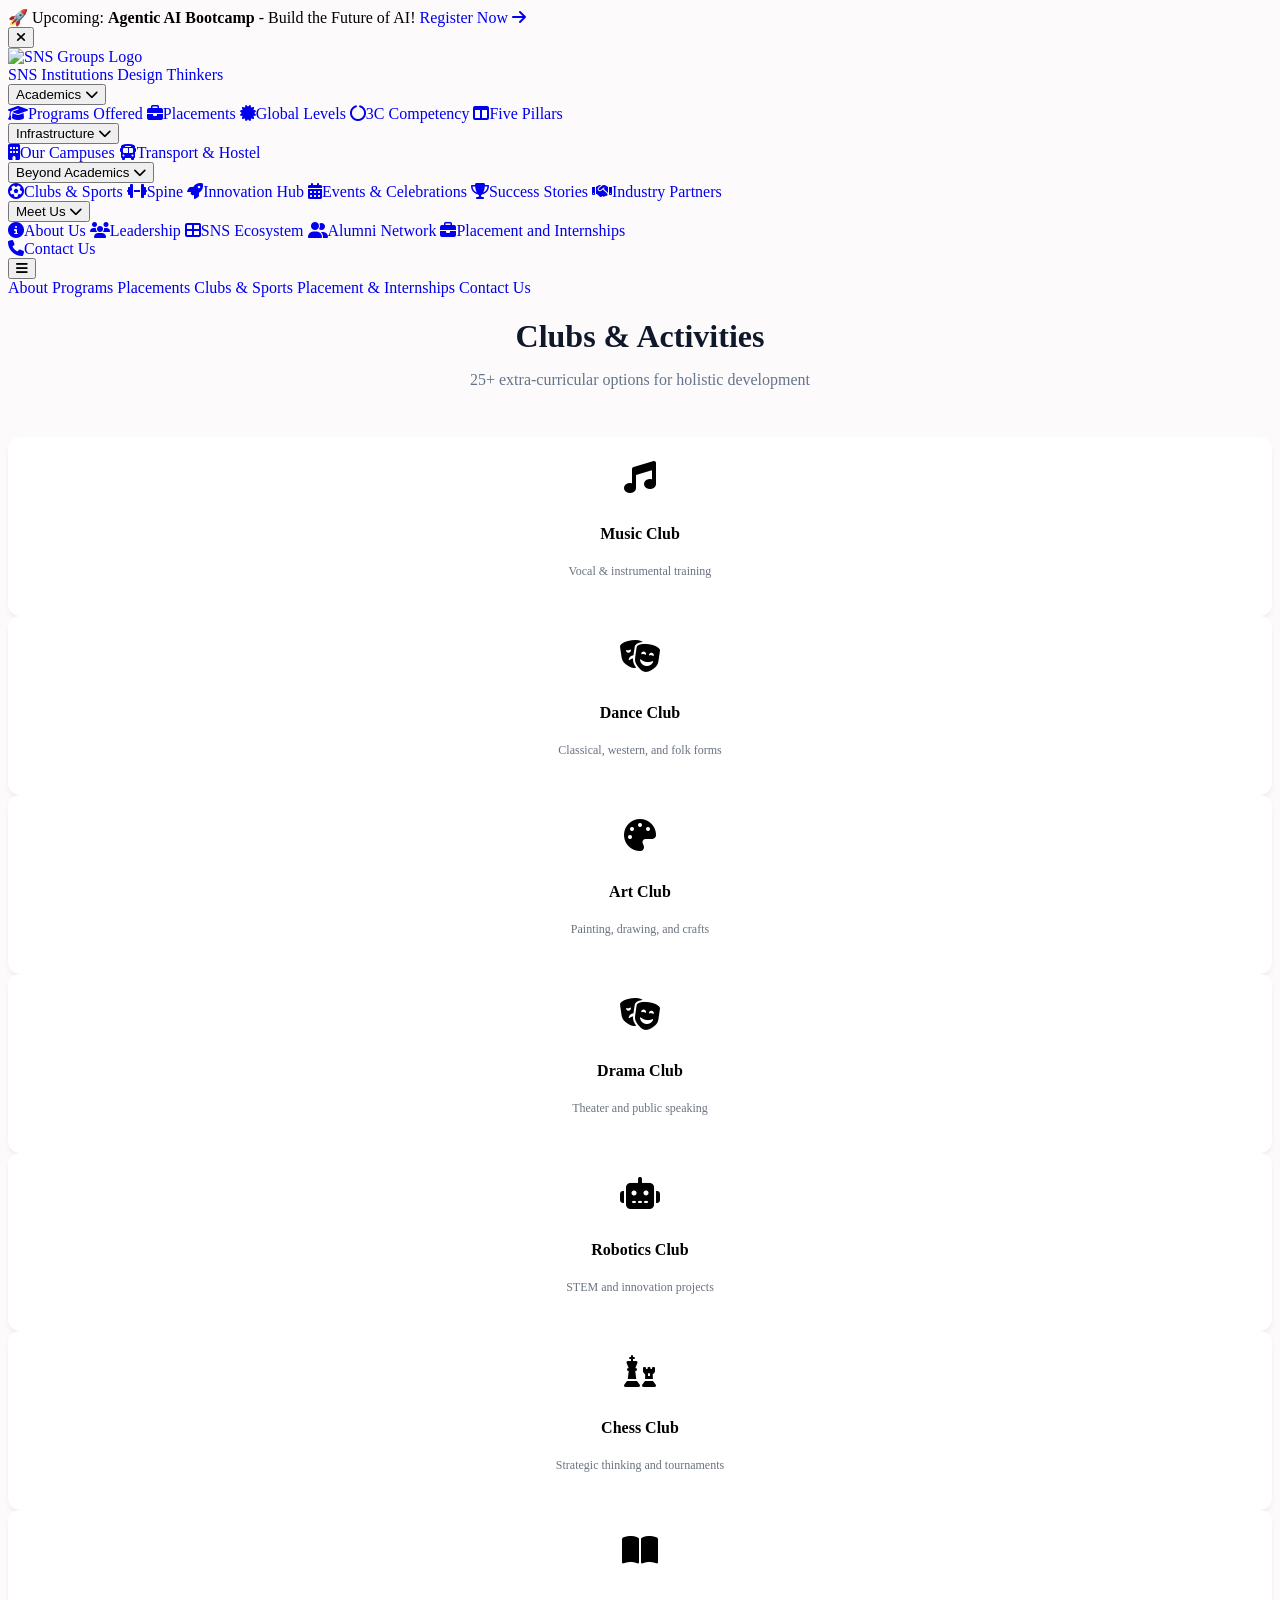
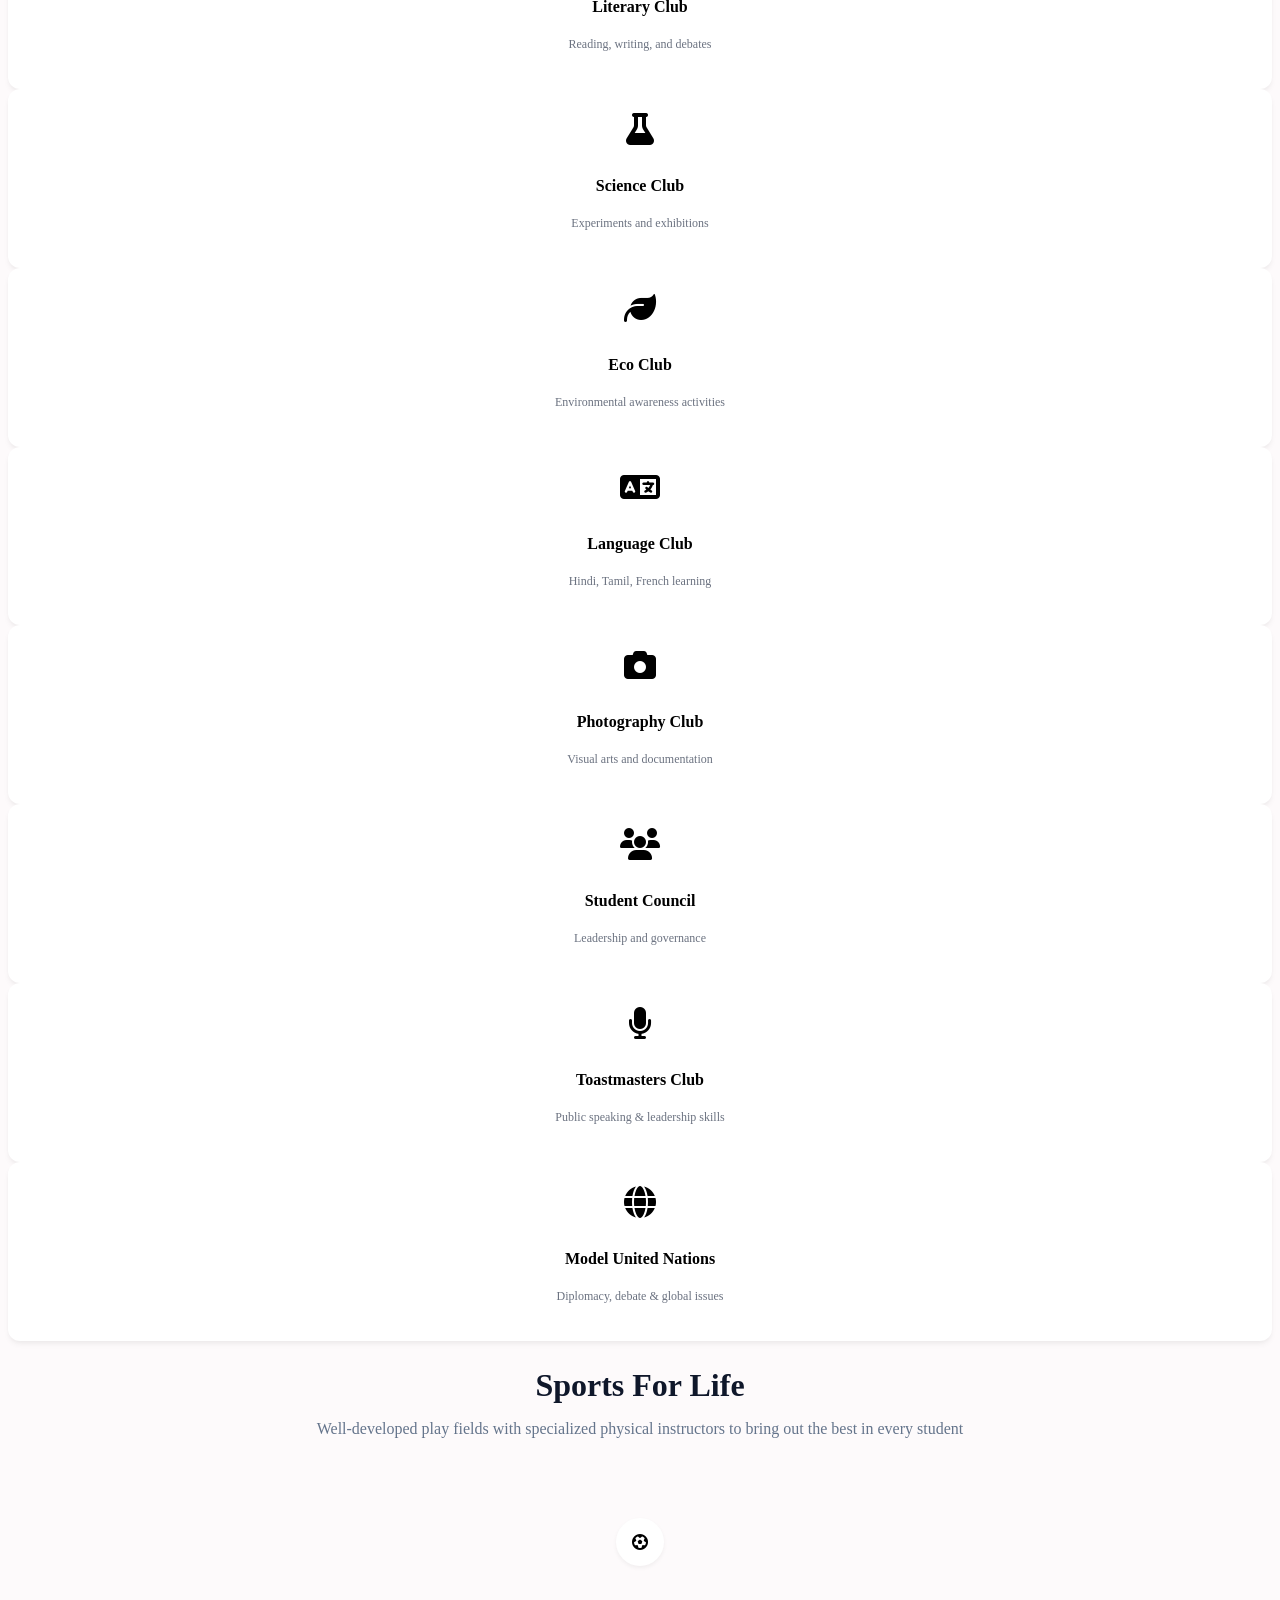
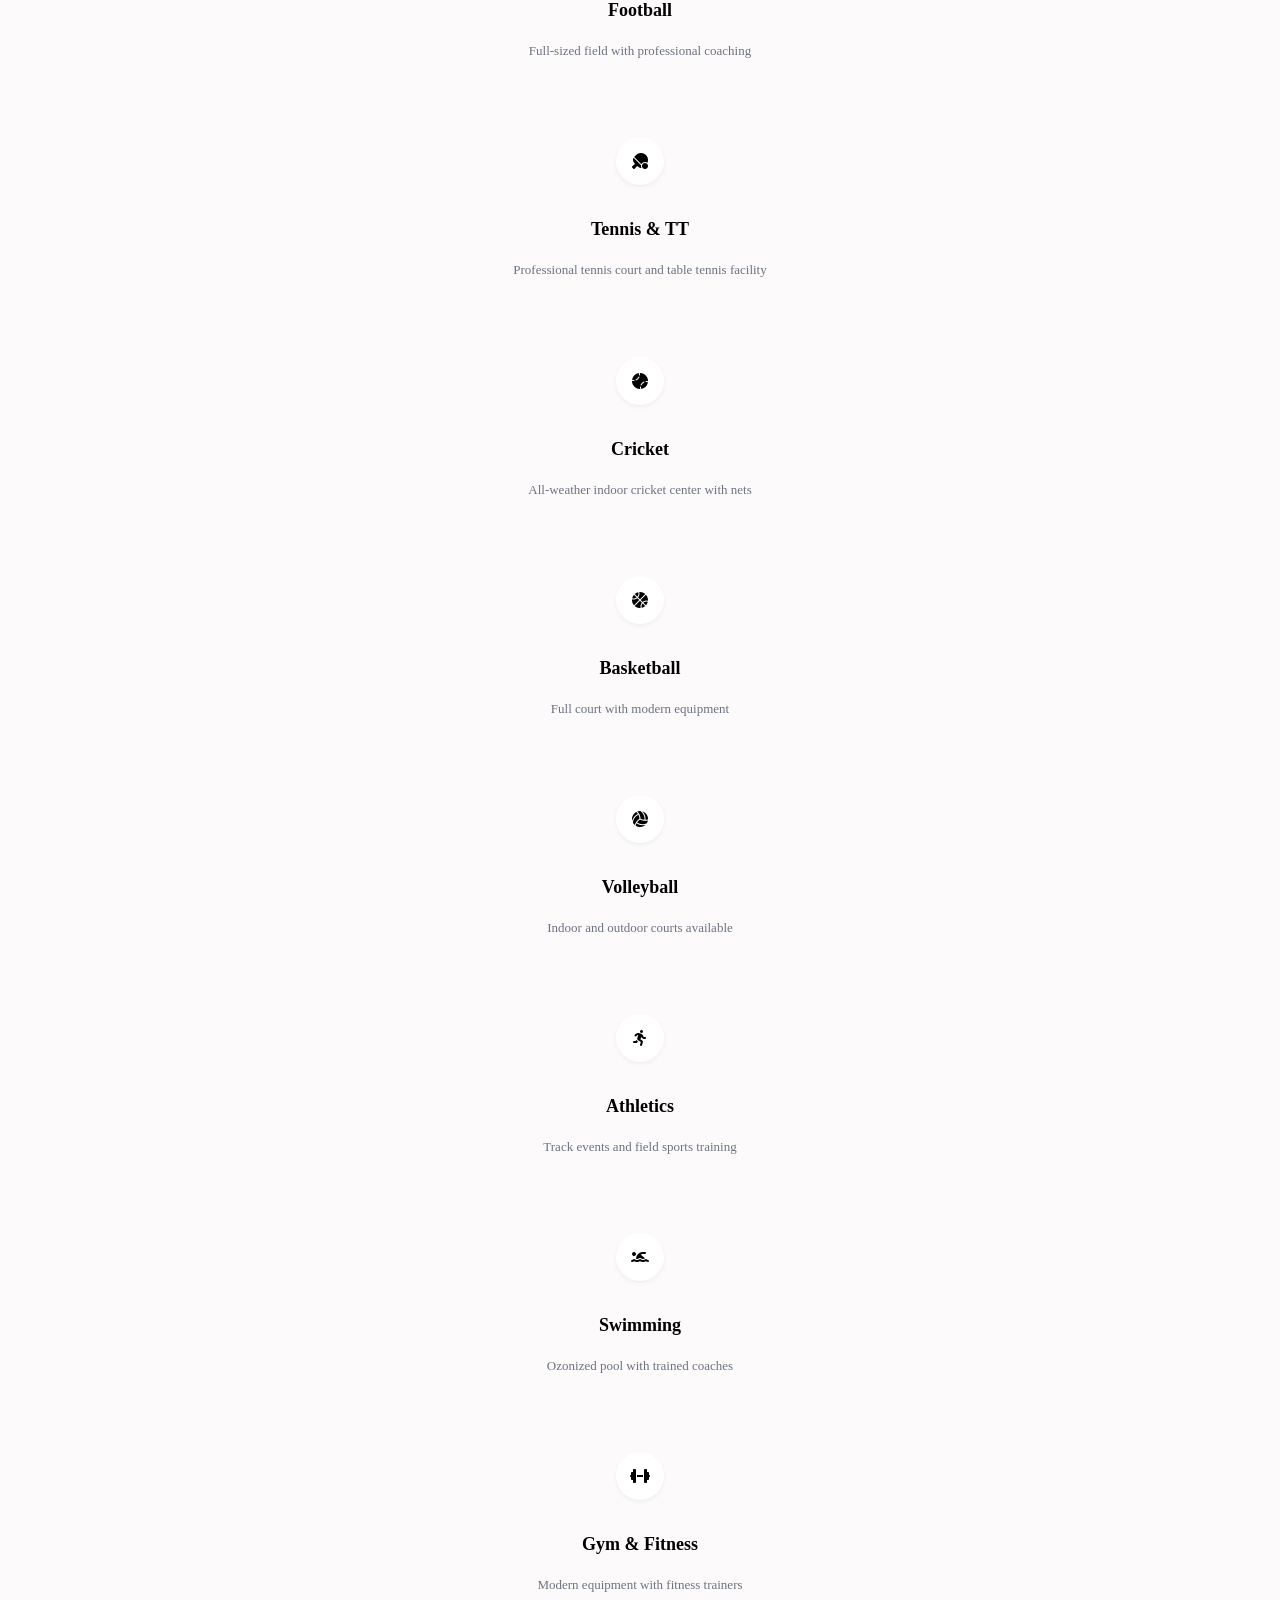
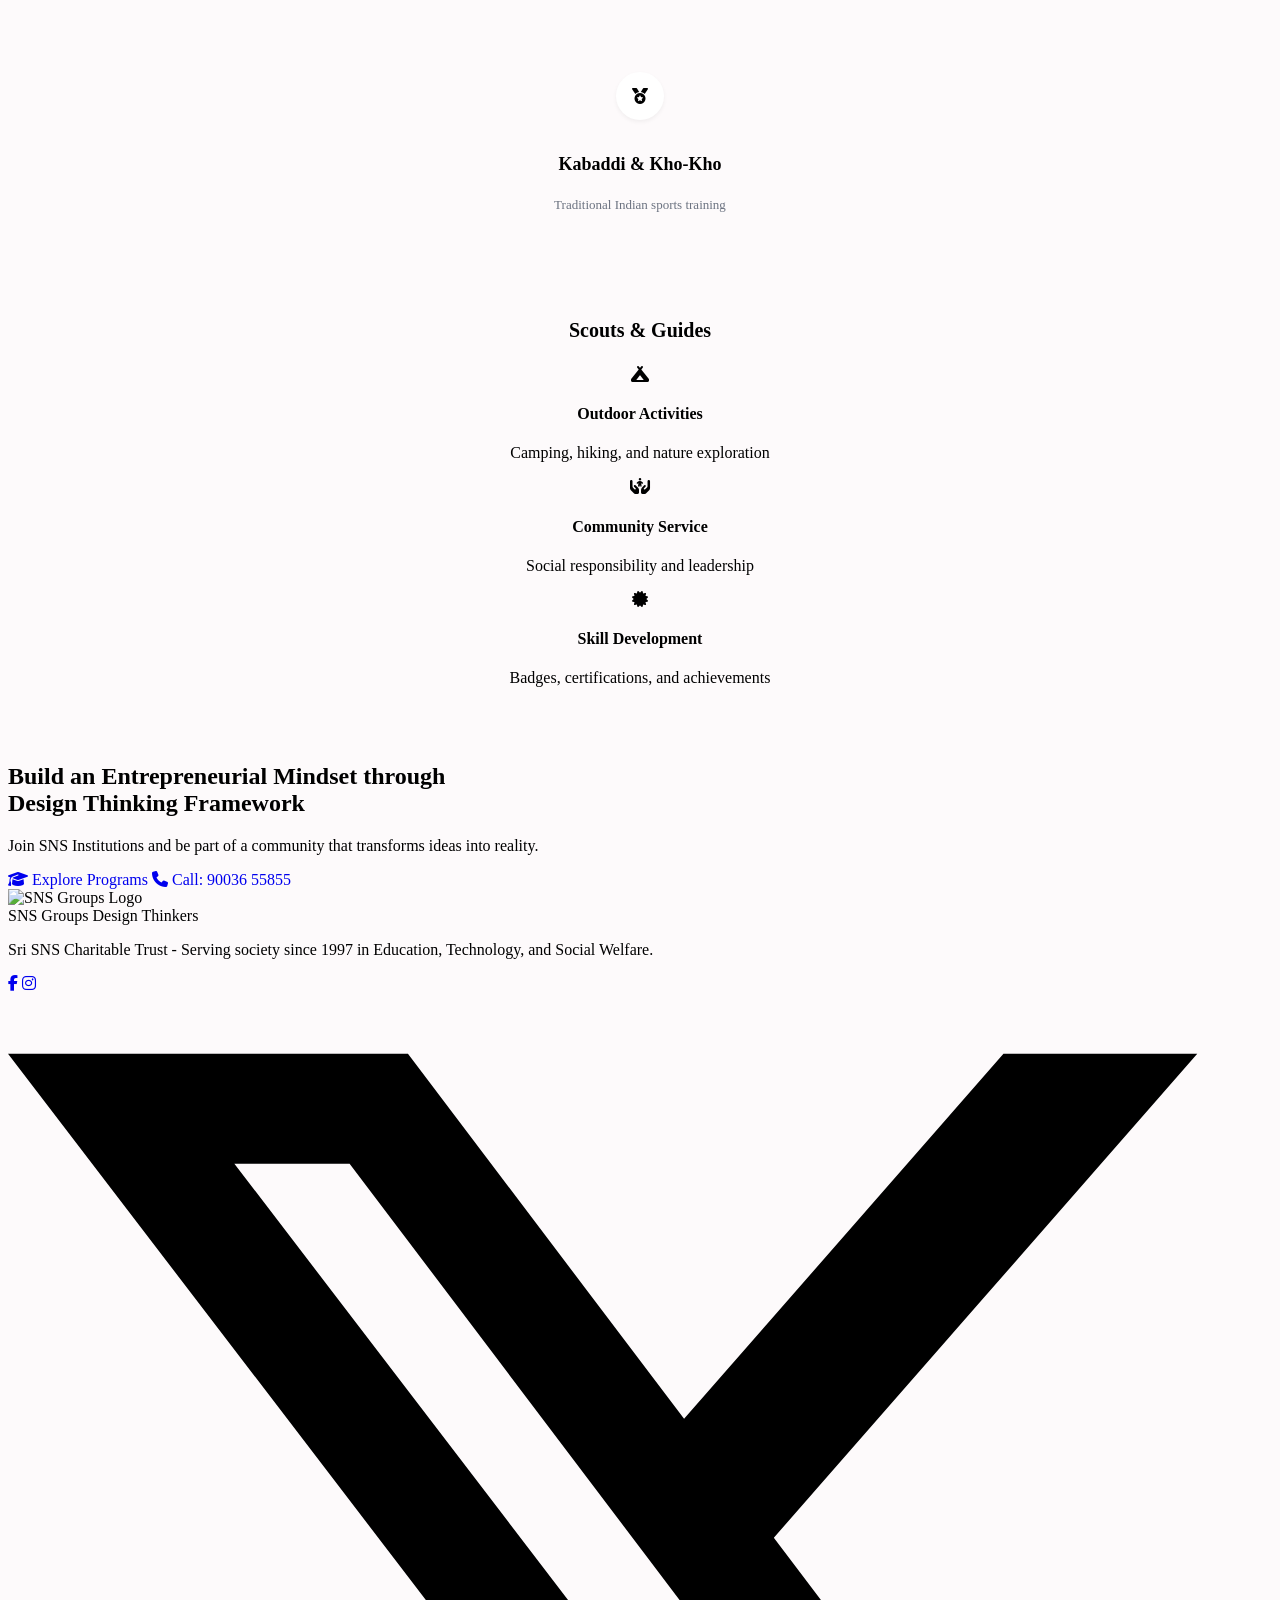
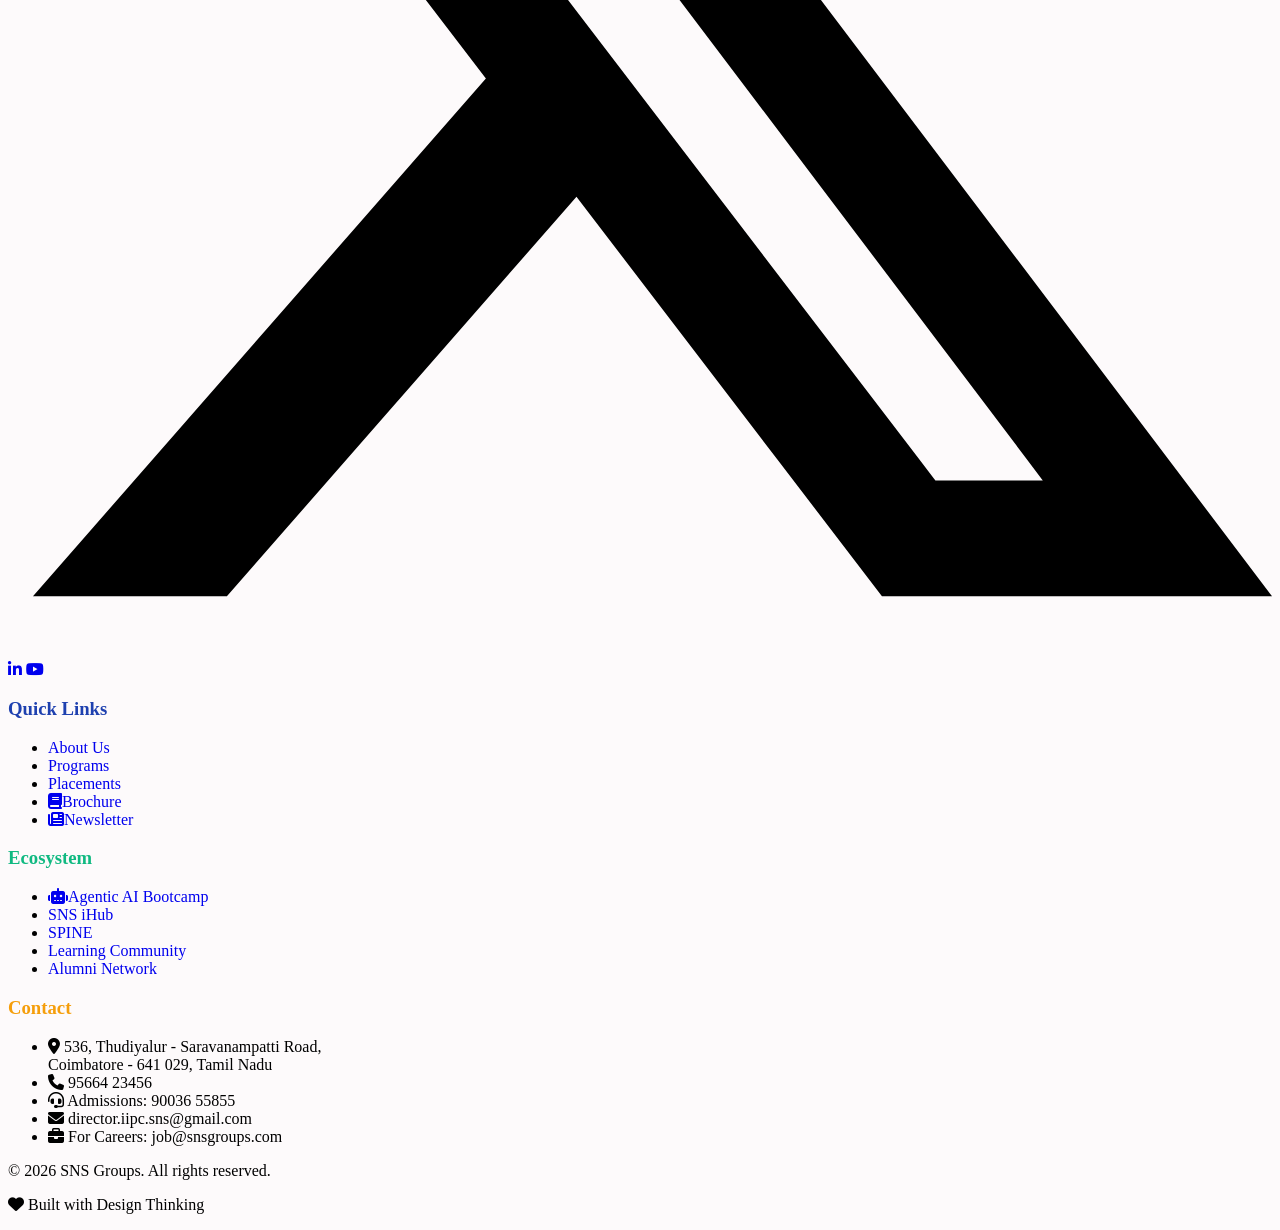
==== clubs-sports/index.html @ 9df13395 "New" ====
<!DOCTYPE html>
<html lang="en">

<head>
    <meta charset="UTF-8">
    <meta name="viewport" content="width=device-width, initial-scale=1.0">
    <title>Clubs & Sports | SNS Institutions</title>
    <meta name="description"
        content="SNS Institutions Clubs and Sports portal. Explore 25+ extra-curricular options and sports facilities.">
    <link rel="icon" type="image/png" href="https://www.snsgroups.com/sns.png">

    <!-- Tailwind CSS -->
    <script src="https://cdn.tailwindcss.com"></script>

    <!-- FontAwesome -->
    <link href="https://cdn.jsdelivr.net/npm/@fortawesome/fontawesome-free@6.4.0/css/all.min.css" rel="stylesheet">

    <!-- Google Fonts -->
    <link rel="preconnect" href="https://fonts.googleapis.com">
    <link rel="preconnect" href="https://fonts.gstatic.com" crossorigin>
    <link href="https://fonts.googleapis.com/css2?family=Inter:wght@300;400;500;600;700;800;900&display=swap"
        rel="stylesheet">

    <script>
        tailwind.config = {
            theme: {
                extend: {
                    fontFamily: { sans: ['Inter', 'sans-serif'] },
                    maxWidth: { 'xl': '45rem', '2xl': '52.5rem', '4xl': '70rem', '7xl': '100rem' },
                    colors: {
                        sns: { primary: '#1e40af', secondary: '#7c3aed', accent: '#f59e0b', dark: '#0f172a', light: '#f8fafc' }
                    }
                }
            }
        }
    </script>

    <style>
        html {
            scroll-behavior: smooth;
        }

        a,
        a:hover {
            text-decoration: none !important;
        }

        /* Nav dropdown support */
        .group:hover>.nav-dropdown-content {
            opacity: 1 !important;
            visibility: visible !important;
            display: block !important;
        }

        /* Announcement banner push */
        body {
            padding-top: 0;
            background-color: #fdfafb;
        }

        /* Subtle pinkish white background */
        #mainNav {
            top: 32px !important;
        }

        #announcementBanner~#mainNav {
            top: 32px;
        }

        .page-bg {
            background-color: #fdfafb;
        }

        .section-title {
            font-size: 32px;
            font-weight: 800;
            color: #0f172a;
            text-align: center;
            margin-bottom: 8px;
        }

        .section-subtitle {
            font-size: 16px;
            color: #64748b;
            text-align: center;
            margin-bottom: 48px;
            font-weight: 500;
        }

        /* Clubs Grid Cards */
        .club-card {
            background-color: #ffffff;
            border-radius: 12px;
            padding: 24px;
            display: flex;
            flex-direction: column;
            align-items: center;
            text-align: center;
            transition: transform 0.2s, box-shadow 0.2s;
            box-shadow: 0 4px 6px -1px rgba(0, 0, 0, 0.05), 0 2px 4px -1px rgba(0, 0, 0, 0.03);
            cursor: default;
        }

        .club-card:hover {
            transform: translateY(-4px);
            box-shadow: 0 10px 15px -3px rgba(0, 0, 0, 0.1), 0 4px 6px -2px rgba(0, 0, 0, 0.05);
        }

        .club-icon {
            font-size: 32px;
            margin-bottom: 16px;
        }

        .club-title {
            font-size: 16px;
            font-weight: 700;
            color: #000;
            margin-bottom: 8px;
        }

        .club-desc {
            font-size: 12px;
            color: #6b7280;
            line-height: 1.4;
        }

        /* Sports Grid Cards */
        .sport-card {
            border-radius: 16px;
            padding: 32px 24px;
            display: flex;
            flex-direction: column;
            align-items: center;
            text-align: center;
            transition: transform 0.2s;
            cursor: default;
        }

        .sport-card:hover {
            transform: translateY(-4px);
        }

        .sport-icon-wrapper {
            width: 48px;
            height: 48px;
            border-radius: 50%;
            background-color: #ffffff;
            display: flex;
            align-items: center;
            justify-content: center;
            margin-bottom: 16px;
            box-shadow: 0 2px 4px rgba(0, 0, 0, 0.05);
        }

        .sport-title {
            font-size: 18px;
            font-weight: 700;
            color: #000;
            margin-bottom: 8px;
        }

        .sport-desc {
            font-size: 13px;
            color: #6b7280;
            line-height: 1.4;
        }
    </style>
</head>

<body class="font-sans page-bg">

    <!-- ── Announcement Banner (same as main site) ── -->
    <div id="announcementBanner"
        class="fixed top-0 left-0 right-0 z-[60] bg-gradient-to-r from-purple-600 via-pink-600 to-amber-500">
        <div class="max-w-7xl mx-auto px-4 py-2 flex items-center justify-between">
            <div class="flex items-center gap-3 flex-1 justify-center">
                <span class="animate-pulse">🚀</span>
                <span class="text-white text-sm font-medium">
                    <span class="hidden sm:inline">Upcoming:</span> <strong>Agentic AI Bootcamp</strong> - Build the
                    Future of AI!
                </span>
                <a href="https://av.snsgroups.com" target="_blank"
                    class="px-3 py-1 bg-white text-purple-700 rounded-full text-xs font-bold hover:bg-gray-100 transition-all">
                    Register Now <i class="fas fa-arrow-right ml-1"></i>
                </a>
            </div>
            <button
                onclick="this.closest('#announcementBanner').style.display='none'; document.getElementById('mainNav').style.top='0';"
                class="text-white/80 hover:text-white p-1 ml-2">
                <i class="fas fa-times"></i>
            </button>
        </div>
    </div>

    <!-- ── Navigation (same as main site) ── -->
    <nav id="mainNav"
        class="fixed top-8 left-0 right-0 z-50 bg-white/95 backdrop-blur-md shadow-sm transition-all duration-300 py-4">
        <div class="max-w-7xl mx-auto px-4 sm:px-6 lg:px-8">
            <div class="flex items-center justify-between">
                <a href="../" class="flex items-center gap-3 group">
                    <img src="https://www.snsgroups.com/sns.png" alt="SNS Groups Logo"
                        class="h-16 w-auto transition-transform duration-300 group-hover:scale-105">
                    <div class="flex flex-col">
                        <span class="font-bold text-2xl text-gray-900 tracking-tight leading-none">SNS
                            Institutions</span>
                        <span class="text-[12px] text-blue-600 font-bold tracking-[0.2em] uppercase mt-1">Design
                            Thinkers</span>
                    </div>
                </a>
                <div class="hidden lg:flex items-center gap-4">
                    <!-- Academics Dropdown -->
                    <div class="relative group">
                        <button
                            class="text-gray-600 hover:text-blue-600 transition-colors text-base font-bold flex items-center gap-1">
                            Academics <i class="fas fa-chevron-down text-xs"></i>
                        </button>
                        <div
                            class="absolute top-full left-0 mt-2 w-56 bg-white rounded-xl shadow-xl border border-gray-100 opacity-0 invisible group-hover:opacity-100 group-hover:visible transition-all duration-200 z-50 nav-dropdown-content">
                            <div class="p-2">
                                <a href="../#programs"
                                    class="block px-4 py-2 text-base font-semibold text-gray-700 hover:bg-blue-50 rounded-lg"><i
                                        class="fas fa-graduation-cap mr-2 text-blue-600"></i>Programs Offered</a>
                                <a href="../#placements"
                                    class="block px-4 py-2 text-base font-semibold text-gray-700 hover:bg-blue-50 rounded-lg"><i
                                        class="fas fa-briefcase mr-2 text-green-600"></i>Placements</a>
                                <a href="../#certifications"
                                    class="block px-4 py-2 text-base font-semibold text-gray-700 hover:bg-blue-50 rounded-lg"><i
                                        class="fas fa-certificate mr-2 text-indigo-600"></i>Global Levels</a>
                                <a href="../#3c-model"
                                    class="block px-4 py-2 text-base font-semibold text-gray-700 hover:bg-blue-50 rounded-lg"><i
                                        class="fas fa-circle-notch mr-2 text-purple-600"></i>3C Competency</a>
                                <a href="../#pillars"
                                    class="block px-4 py-2 text-base font-semibold text-gray-700 hover:bg-blue-50 rounded-lg"><i
                                        class="fas fa-columns mr-2 text-amber-600"></i>Five Pillars</a>
                            </div>
                        </div>
                    </div>
                    <!-- Infrastructure Dropdown -->
                    <div class="relative group">
                        <button
                            class="text-gray-600 hover:text-blue-600 transition-colors text-base font-bold flex items-center gap-1">
                            Infrastructure <i class="fas fa-chevron-down text-xs"></i>
                        </button>
                        <div
                            class="absolute top-full left-0 mt-2 w-56 bg-white rounded-xl shadow-xl border border-gray-100 opacity-0 invisible group-hover:opacity-100 group-hover:visible transition-all duration-200 z-50 nav-dropdown-content">
                            <div class="p-2">
                                <a href="../#institutions"
                                    class="block px-4 py-2 text-base font-semibold text-gray-700 hover:bg-blue-50 rounded-lg"><i
                                        class="fas fa-building mr-2 text-blue-600"></i>Our Campuses</a>

                                <a href="../#ecosystem"
                                    class="block px-4 py-2 text-base font-semibold text-gray-700 hover:bg-blue-50 rounded-lg"><i
                                        class="fas fa-bus mr-2 text-green-600"></i>Transport &amp; Hostel</a>
                            </div>
                        </div>
                    </div>
                    <!-- Beyond Academics Dropdown -->
                    <div class="relative group">
                        <button
                            class="text-blue-600 hover:text-blue-700 transition-colors text-base font-bold flex items-center gap-1">
                            Beyond Academics <i class="fas fa-chevron-down text-xs"></i>
                        </button>
                        <div
                            class="absolute top-full left-0 mt-2 w-56 bg-white rounded-xl shadow-xl border border-gray-100 opacity-0 invisible group-hover:opacity-100 group-hover:visible transition-all duration-200 z-50 nav-dropdown-content">
                            <div class="p-2">
                                <a href="../clubs-sports/"
                                    class="block px-4 py-2 text-base font-semibold text-blue-600 bg-blue-50 rounded-lg"><i
                                        class="fas fa-futbol mr-2 text-green-600"></i>Clubs &amp; Sports</a>
                                <a href="https://snsspine.in/" target="_blank"
                                    class="block px-4 py-2 text-base font-semibold text-gray-700 hover:bg-blue-50 rounded-lg"><i
                                        class="fas fa-dumbbell mr-2 text-purple-600"></i>Spine</a>
                                <a href="https://snsihub.ai" target="_blank"
                                    class="block px-4 py-2 text-base font-semibold text-gray-700 hover:bg-blue-50 rounded-lg"><i
                                        class="fas fa-rocket mr-2 text-pink-600"></i>Innovation Hub</a>
                                <a href="../#events"
                                    class="block px-4 py-2 text-base font-semibold text-gray-700 hover:bg-blue-50 rounded-lg"><i
                                        class="fas fa-calendar-alt mr-2 text-amber-600"></i>Events &amp;
                                    Celebrations</a>
                                <a href="../#alumni-stories"
                                    class="block px-4 py-2 text-base font-semibold text-gray-700 hover:bg-blue-50 rounded-lg"><i
                                        class="fas fa-trophy mr-2 text-blue-600"></i>Success Stories</a>
                                <a href="https://iipc.snsgroups.com/" target="_blank"
                                    class="block px-4 py-2 text-base font-semibold text-gray-700 hover:bg-blue-50 rounded-lg"><i
                                        class="fas fa-handshake mr-2 text-indigo-600"></i>Industry Partners</a>
                            </div>
                        </div>
                    </div>
                    <!-- Meet Us Dropdown -->
                    <div class="relative group">
                        <button
                            class="text-gray-600 hover:text-blue-600 transition-colors text-base font-bold flex items-center gap-1">
                            Meet Us <i class="fas fa-chevron-down text-xs"></i>
                        </button>
                        <div
                            class="absolute top-full right-0 mt-2 w-56 bg-white rounded-xl shadow-xl border border-gray-100 opacity-0 invisible group-hover:opacity-100 group-hover:visible transition-all duration-200 z-50 nav-dropdown-content">
                            <div class="p-2">
                                <a href="../#about"
                                    class="block px-4 py-2 text-base font-semibold text-gray-700 hover:bg-blue-50 rounded-lg"><i
                                        class="fas fa-info-circle mr-2 text-blue-600"></i>About Us</a>
                                <a href="../#leaders"
                                    class="block px-4 py-2 text-base font-semibold text-gray-700 hover:bg-blue-50 rounded-lg"><i
                                        class="fas fa-users mr-2 text-purple-600"></i>Leadership</a>
                                <a href="../#ecosystem"
                                    class="block px-4 py-2 text-base font-semibold text-gray-700 hover:bg-blue-50 rounded-lg"><i
                                        class="fas fa-th-large mr-2 text-pink-600"></i>SNS Ecosystem</a>
                                <a href="https://snsalumni.in" target="_blank"
                                    class="block px-4 py-2 text-base font-semibold text-gray-700 hover:bg-blue-50 rounded-lg"><i
                                        class="fas fa-user-friends mr-2 text-cyan-600"></i>Alumni Network</a>
                                <a href="../placement-internships/"
                                    class="block px-4 py-2 text-base font-semibold text-gray-700 hover:bg-blue-50 rounded-lg"><i
                                        class="fas fa-briefcase mr-2 text-indigo-600"></i>Placement and Internships</a>
                                <div class="border-t border-gray-100 my-1"></div>
                                <a href="../EnquiryNow/"
                                    class="block px-4 py-2 text-base font-semibold text-gray-700 hover:bg-blue-50 rounded-lg"><i
                                        class="fas fa-phone mr-2 text-green-600"></i>Contact Us</a>
                            </div>
                        </div>
                    </div>
                </div>
                <!-- Mobile menu button -->
                <button id="mobileMenuBtn" class="lg:hidden p-2 rounded-lg hover:bg-gray-100"
                    onclick="document.getElementById('mobileMenu').classList.toggle('hidden')">
                    <i class="fas fa-bars text-gray-600"></i>
                </button>
            </div>
        </div>
        <!-- Mobile Menu -->
        <div id="mobileMenu" class="hidden lg:hidden bg-white border-t">
            <div class="px-4 py-3 space-y-3">
                <a href="../#about" class="block text-gray-600 hover:text-blue-600 py-2">About</a>
                <a href="../#programs" class="block text-gray-600 hover:text-blue-600 py-2">Programs</a>
                <a href="../#placements" class="block text-gray-600 hover:text-blue-600 py-2">Placements</a>
                <a href="../clubs-sports/" class="block text-blue-600 font-semibold py-2">Clubs &amp; Sports</a>
                <a href="../placement-internships/" class="block text-gray-600 hover:text-blue-600 py-2">Placement &amp;
                    Internships</a>
                <a href="../EnquiryNow/" class="block text-gray-600 hover:text-blue-600 py-2">Contact Us</a>
            </div>
        </div>
    </nav>

    <!-- ── Content ── -->
    <main class="pt-[140px] pb-24 px-4 sm:px-6 lg:px-8 max-w-7xl mx-auto">

        <!-- Section 1: Clubs & Activities -->
        <div class="mb-24">
            <h1 class="section-title">Clubs &amp; Activities</h1>
            <p class="section-subtitle">25+ extra-curricular options for holistic development</p>

            <div class="grid grid-cols-1 sm:grid-cols-2 lg:grid-cols-4 gap-6 max-w-5xl mx-auto">
                <div class="club-card">
                    <i class="fas fa-music club-icon text-purple-600"></i>
                    <h3 class="club-title">Music Club</h3>
                    <p class="club-desc">Vocal &amp; instrumental training</p>
                </div>
                <div class="club-card">
                    <i class="fas fa-masks-theater club-icon text-pink-600"></i>
                    <h3 class="club-title">Dance Club</h3>
                    <p class="club-desc">Classical, western, and folk forms</p>
                </div>
                <div class="club-card">
                    <i class="fas fa-palette club-icon text-amber-500"></i>
                    <h3 class="club-title">Art Club</h3>
                    <p class="club-desc">Painting, drawing, and crafts</p>
                </div>
                <div class="club-card">
                    <i class="fas fa-masks-theater club-icon text-red-600"></i>
                    <h3 class="club-title">Drama Club</h3>
                    <p class="club-desc">Theater and public speaking</p>
                </div>

                <div class="club-card">
                    <i class="fas fa-robot club-icon text-blue-600"></i>
                    <h3 class="club-title">Robotics Club</h3>
                    <p class="club-desc">STEM and innovation projects</p>
                </div>
                <div class="club-card">
                    <i class="fas fa-chess club-icon text-gray-700"></i>
                    <h3 class="club-title">Chess Club</h3>
                    <p class="club-desc">Strategic thinking and tournaments</p>
                </div>
                <div class="club-card">
                    <i class="fas fa-book-open club-icon text-green-600"></i>
                    <h3 class="club-title">Literary Club</h3>
                    <p class="club-desc">Reading, writing, and debates</p>
                </div>
                <div class="club-card">
                    <i class="fas fa-flask club-icon text-black"></i>
                    <h3 class="club-title">Science Club</h3>
                    <p class="club-desc">Experiments and exhibitions</p>
                </div>

                <div class="club-card">
                    <i class="fas fa-leaf club-icon text-green-700"></i>
                    <h3 class="club-title">Eco Club</h3>
                    <p class="club-desc">Environmental awareness activities</p>
                </div>
                <div class="club-card">
                    <i class="fas fa-language club-icon text-indigo-600"></i>
                    <h3 class="club-title">Language Club</h3>
                    <p class="club-desc">Hindi, Tamil, French learning</p>
                </div>
                <div class="club-card">
                    <i class="fas fa-camera club-icon text-purple-500"></i>
                    <h3 class="club-title">Photography Club</h3>
                    <p class="club-desc">Visual arts and documentation</p>
                </div>
                <div class="club-card">
                    <i class="fas fa-users club-icon text-blue-500"></i>
                    <h3 class="club-title">Student Council</h3>
                    <p class="club-desc">Leadership and governance</p>
                </div>

                <div class="club-card">
                    <i class="fas fa-microphone club-icon text-red-500"></i>
                    <h3 class="club-title">Toastmasters Club</h3>
                    <p class="club-desc">Public speaking &amp; leadership skills</p>
                </div>
                <div class="club-card">
                    <i class="fas fa-globe club-icon text-teal-600"></i>
                    <h3 class="club-title">Model United Nations</h3>
                    <p class="club-desc">Diplomacy, debate &amp; global issues</p>
                </div>
            </div>
        </div>

        <!-- Section 2: Sports For Life -->
        <div>
            <h2 class="section-title">Sports For Life</h2>
            <p class="section-subtitle">Well-developed play fields with specialized physical instructors to bring out
                the best in every student</p>

            <div class="max-w-5xl mx-auto space-y-6">
                <!-- Top Grid -->
                <div class="grid grid-cols-1 md:grid-cols-3 gap-6">
                    <div class="sport-card bg-green-50">
                        <div class="sport-icon-wrapper text-green-600 text-xl"><i class="fas fa-futbol"></i></div>
                        <h3 class="sport-title">Football</h3>
                        <p class="sport-desc">Full-sized field with professional coaching</p>
                    </div>
                    <div class="sport-card bg-amber-50">
                        <div class="sport-icon-wrapper text-amber-500 text-xl"><i
                                class="fas fa-table-tennis-paddle-ball"></i></div>
                        <h3 class="sport-title">Tennis &amp; TT</h3>
                        <p class="sport-desc">Professional tennis court and table tennis facility</p>
                    </div>
                    <div class="sport-card bg-red-50">
                        <div class="sport-icon-wrapper text-red-600 text-xl"><i class="fas fa-baseball"></i></div>
                        <h3 class="sport-title">Cricket</h3>
                        <p class="sport-desc">All-weather indoor cricket center with nets</p>
                    </div>

                    <div class="sport-card bg-slate-50">
                        <div class="sport-icon-wrapper text-black text-xl"><i class="fas fa-basketball"></i></div>
                        <h3 class="sport-title">Basketball</h3>
                        <p class="sport-desc">Full court with modern equipment</p>
                    </div>
                    <div class="sport-card bg-blue-50">
                        <div class="sport-icon-wrapper text-blue-500 text-xl"><i class="fas fa-volleyball"></i></div>
                        <h3 class="sport-title">Volleyball</h3>
                        <p class="sport-desc">Indoor and outdoor courts available</p>
                    </div>
                    <div class="sport-card bg-indigo-50">
                        <div class="sport-icon-wrapper text-purple-600 text-xl"><i class="fas fa-person-running"></i>
                        </div>
                        <h3 class="sport-title">Athletics</h3>
                        <p class="sport-desc">Track events and field sports training</p>
                    </div>

                    <div class="sport-card bg-teal-50">
                        <div class="sport-icon-wrapper text-teal-600 text-xl"><i class="fas fa-person-swimming"></i>
                        </div>
                        <h3 class="sport-title">Swimming</h3>
                        <p class="sport-desc">Ozonized pool with trained coaches</p>
                    </div>
                    <div class="sport-card bg-pink-50">
                        <div class="sport-icon-wrapper text-pink-600 text-xl"><i class="fas fa-dumbbell"></i></div>
                        <h3 class="sport-title">Gym &amp; Fitness</h3>
                        <p class="sport-desc">Modern equipment with fitness trainers</p>
                    </div>
                    <div class="sport-card bg-yellow-50">
                        <div class="sport-icon-wrapper text-amber-600 text-xl"><i class="fas fa-medal"></i></div>
                        <h3 class="sport-title">Kabaddi &amp; Kho-Kho</h3>
                        <p class="sport-desc">Traditional Indian sports training</p>
                    </div>
                </div>

                <!-- Bottom Full-Width Card -->
                <div class="sport-card bg-green-50/70" style="padding: 40px;">
                    <h3 class="sport-title" style="font-size: 20px; margin-bottom: 24px;">Scouts &amp; Guides</h3>
                    <div class="grid grid-cols-1 md:grid-cols-3 gap-8 w-full">
                        <div>
                            <div class="flex justify-center text-green-700 text-2xl mb-3"><i
                                    class="fas fa-campground"></i></div>
                            <h4 class="font-bold text-sm mb-1 text-black">Outdoor Activities</h4>
                            <p class="text-xs text-gray-500">Camping, hiking, and nature exploration</p>
                        </div>
                        <div>
                            <div class="flex justify-center text-blue-600 text-2xl mb-3"><i
                                    class="fas fa-hands-holding-child"></i></div>
                            <h4 class="font-bold text-sm mb-1 text-black">Community Service</h4>
                            <p class="text-xs text-gray-500">Social responsibility and leadership</p>
                        </div>
                        <div>
                            <div class="flex justify-center text-purple-600 text-2xl mb-3"><i
                                    class="fas fa-certificate"></i></div>
                            <h4 class="font-bold text-sm mb-1 text-black">Skill Development</h4>
                            <p class="text-xs text-gray-500">Badges, certifications, and achievements</p>
                        </div>
                    </div>
                </div>
            </div>
        </div>

    </main>

    <!-- ── CTA Section (same as main site) ── -->
    <section class="py-24 bg-gradient-to-br from-slate-900 via-blue-900 to-purple-900">
        <div class="max-w-4xl mx-auto px-4 sm:px-6 lg:px-8 text-center">
            <h2 class="text-3xl md:text-4xl font-bold text-white mb-6">
                Build an Entrepreneurial Mindset through<br>
                <span class="text-transparent bg-clip-text bg-gradient-to-r from-amber-400 to-purple-400">Design
                    Thinking Framework</span>
            </h2>
            <p class="text-gray-300 text-lg mb-8 max-w-2xl mx-auto">
                Join SNS Institutions and be part of a community that transforms ideas into reality.
            </p>
            <div class="flex flex-wrap justify-center gap-4">
                <a href="../#programs"
                    class="inline-flex items-center gap-2 px-8 py-4 bg-white text-blue-700 rounded-xl font-semibold hover:bg-gray-100 transition-all shadow-lg">
                    <i class="fas fa-graduation-cap"></i>
                    <span>Explore Programs</span>
                </a>
                <a href="tel:9003655855"
                    class="inline-flex items-center gap-2 px-8 py-4 border-2 border-white/30 text-white rounded-xl font-semibold hover:bg-white/10 transition-all">
                    <i class="fas fa-phone"></i>
                    <span>Call: 90036 55855</span>
                </a>
            </div>
        </div>
    </section>

    <!-- ── Footer (same as main site) ── -->
    <footer class="bg-slate-900 text-white py-16">
        <div class="max-w-7xl mx-auto px-4 sm:px-6 lg:px-8">
            <div class="grid md:grid-cols-4 gap-8 mb-12">
                <div>
                    <div class="flex items-center gap-3 mb-6 group">
                        <div class="bg-white rounded-lg p-2 transition-transform duration-300 group-hover:scale-105">
                            <img src="https://www.snsgroups.com/sns.png" alt="SNS Groups Logo" class="h-16 w-auto">
                        </div>
                        <div class="flex flex-col">
                            <span class="font-bold text-2xl text-white tracking-tight leading-none">SNS Groups</span>
                            <span class="text-[12px] text-blue-400 font-bold tracking-[0.2em] uppercase mt-1">Design
                                Thinkers</span>
                        </div>
                    </div>
                    <p class="text-gray-400 text-sm leading-relaxed mb-4">
                        Sri SNS Charitable Trust - Serving society since 1997 in Education, Technology, and Social
                        Welfare.
                    </p>
                    <div class="flex gap-3">
                        <a href="https://www.facebook.com/snsinstitutions" target="_blank"
                            class="w-10 h-10 rounded-lg bg-white/10 flex items-center justify-center hover:bg-white/20 transition-colors">
                            <i class="fab fa-facebook-f text-white"></i>
                        </a>
                        <a href="https://www.instagram.com/snsinstitutions/" target="_blank"
                            class="w-10 h-10 rounded-lg bg-white/10 flex items-center justify-center hover:bg-pink-600 transition-colors">
                            <i class="fab fa-instagram text-white"></i>
                        </a>
                        <a href="https://x.com/snsinstitutions" target="_blank"
                            class="w-10 h-10 rounded-lg bg-white/10 flex items-center justify-center hover:bg-black transition-colors">
                            <svg class="w-4 h-4 text-white fill-current" viewBox="0 0 24 24" aria-hidden="true">
                                <path
                                    d="M18.901 1.153h3.68l-8.04 9.19L24 22.846h-7.406l-5.8-7.584-6.638 7.584H.474l8.6-9.83L0 1.154h7.594l5.243 6.932 6.064-6.932zm-1.292 19.494h2.039L6.486 3.24H4.298l13.311 17.407z">
                                </path>
                            </svg>
                        </a>
                        <a href="https://www.linkedin.com/school/snsinstitutions/" target="_blank"
                            class="w-10 h-10 rounded-lg bg-white/10 flex items-center justify-center hover:bg-blue-700 transition-colors">
                            <i class="fab fa-linkedin-in text-white"></i>
                        </a>
                        <a href="https://www.youtube.com/@snsinstitutions" target="_blank"
                            class="w-10 h-10 rounded-lg bg-white/10 flex items-center justify-center hover:bg-red-600 transition-colors">
                            <i class="fab fa-youtube text-white"></i>
                        </a>
                    </div>
                </div>

                <div>
                    <h3 class="font-bold mb-4" style="color: #1e40af; font-weight: 700;">Quick Links</h3>
                    <ul class="space-y-2 text-gray-400 text-sm">
                        <li><a href="../#about" class="hover:text-white transition-colors">About Us</a></li>
                        <li><a href="../#programs" class="hover:text-white transition-colors">Programs</a></li>
                        <li><a href="../#placements" class="hover:text-white transition-colors">Placements</a></li>
                        <li><a href="../brochure/" target="_blank" class="hover:text-white transition-colors"><i
                                    class="fas fa-book mr-1"></i>Brochure</a></li>
                        <li><a href="../newsletter/" target="_blank" class="hover:text-white transition-colors"><i
                                    class="fas fa-newspaper mr-1"></i>Newsletter</a></li>
                    </ul>
                </div>

                <div>
                    <h3 class="font-bold mb-4" style="color: #10b981; font-weight: 700;">Ecosystem</h3>
                    <ul class="space-y-2 text-gray-400 text-sm">
                        <li><a href="https://av.snsgroups.com" target="_blank"
                                class="hover:text-white transition-colors text-amber-400"><i
                                    class="fas fa-robot mr-1"></i>Agentic AI Bootcamp</a></li>
                        <li><a href="https://snsihub.ai" target="_blank" class="hover:text-white transition-colors">SNS
                                iHub</a></li>
                        <li><a href="https://snsspine.in" target="_blank"
                                class="hover:text-white transition-colors">SPINE</a></li>
                        <li><a href="https://snscourseware.org" target="_blank"
                                class="hover:text-white transition-colors">Learning Community</a></li>
                        <li><a href="https://snsalumni.in" target="_blank"
                                class="hover:text-white transition-colors">Alumni Network</a></li>
                    </ul>
                </div>

                <div>
                    <h3 class="font-bold mb-4" style="color: #f59e0b; font-weight: 700;">Contact</h3>
                    <ul class="space-y-3 text-gray-400 text-sm">
                        <li class="flex items-start gap-3">
                            <i class="fas fa-map-marker-alt mt-1 text-blue-400"></i>
                            <span>536, Thudiyalur - Saravanampatti Road,<br>Coimbatore - 641 029, Tamil Nadu</span>
                        </li>
                        <li class="flex items-center gap-3">
                            <i class="fas fa-phone text-green-400"></i>
                            <span>95664 23456</span>
                        </li>
                        <li class="flex items-center gap-3">
                            <i class="fas fa-headset text-amber-400"></i>
                            <span>Admissions: 90036 55855</span>
                        </li>
                        <li class="flex items-center gap-3">
                            <i class="fas fa-envelope text-pink-400"></i>
                            <span>director.iipc.sns@gmail.com</span>
                        </li>
                        <li class="flex items-center gap-3">
                            <i class="fas fa-briefcase text-purple-400"></i>
                            <span>For Careers: job@snsgroups.com</span>
                        </li>
                    </ul>
                </div>
            </div>

            <div class="border-t border-gray-800 pt-8 flex flex-col md:flex-row justify-between items-center">
                <p class="text-gray-500 text-sm">© 2026 SNS Groups. All rights reserved.</p>
                <p class="text-gray-500 text-sm mt-2 md:mt-0">
                    <i class="fas fa-heart text-red-500"></i> Built with Design Thinking
                </p>
            </div>
        </div>
    </footer>

</body>

</html>
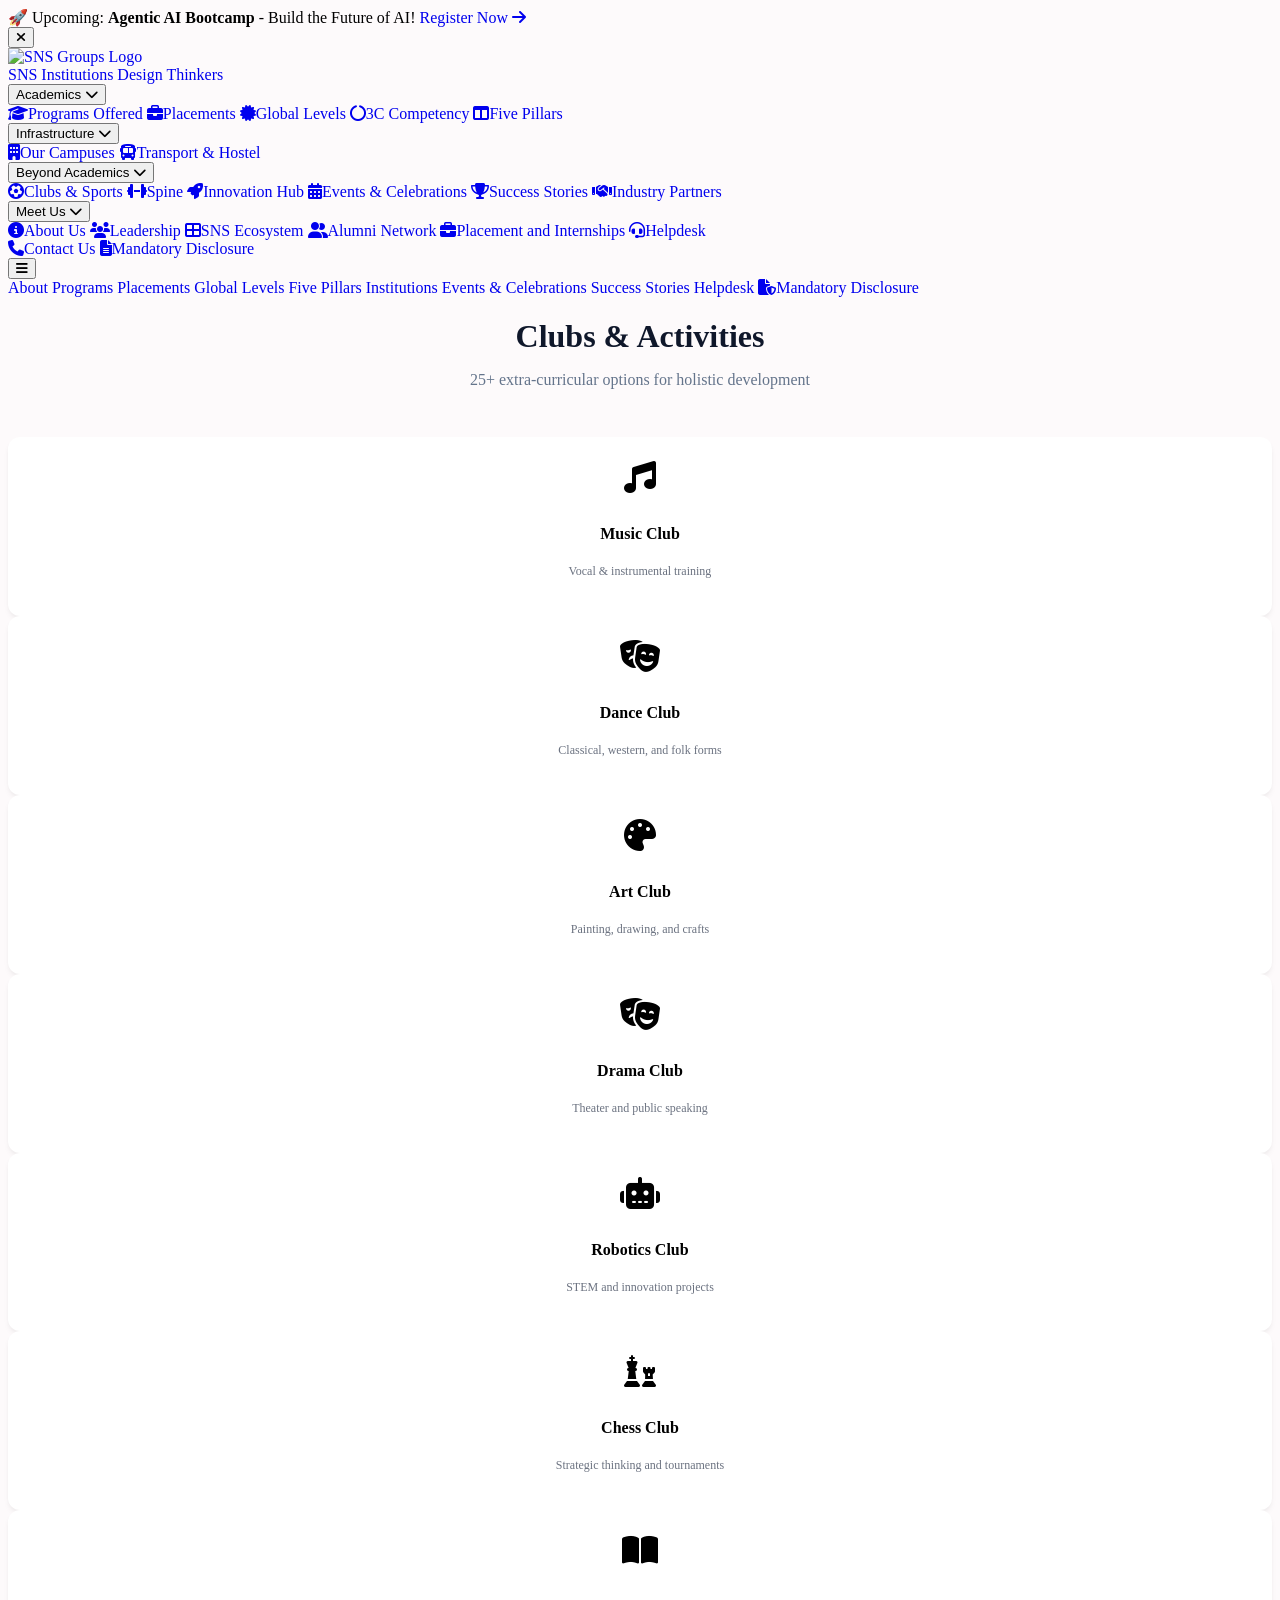
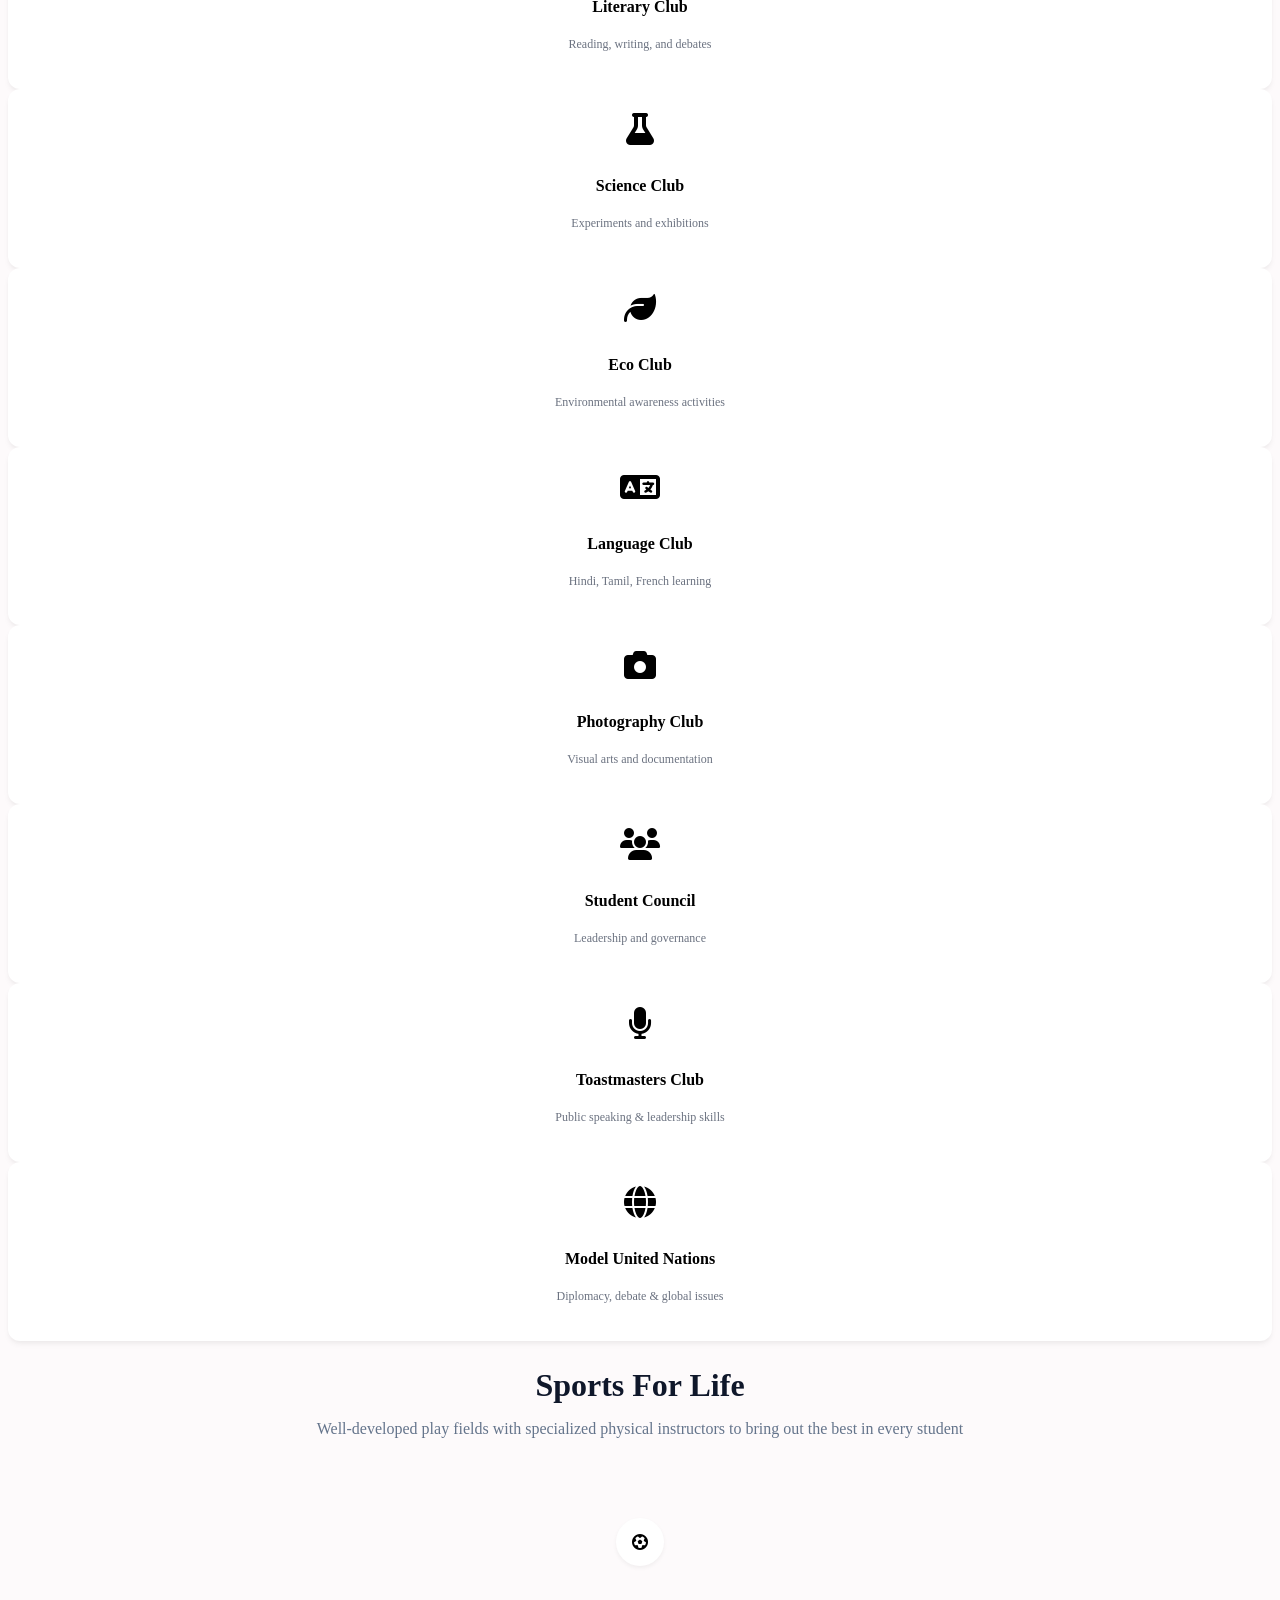
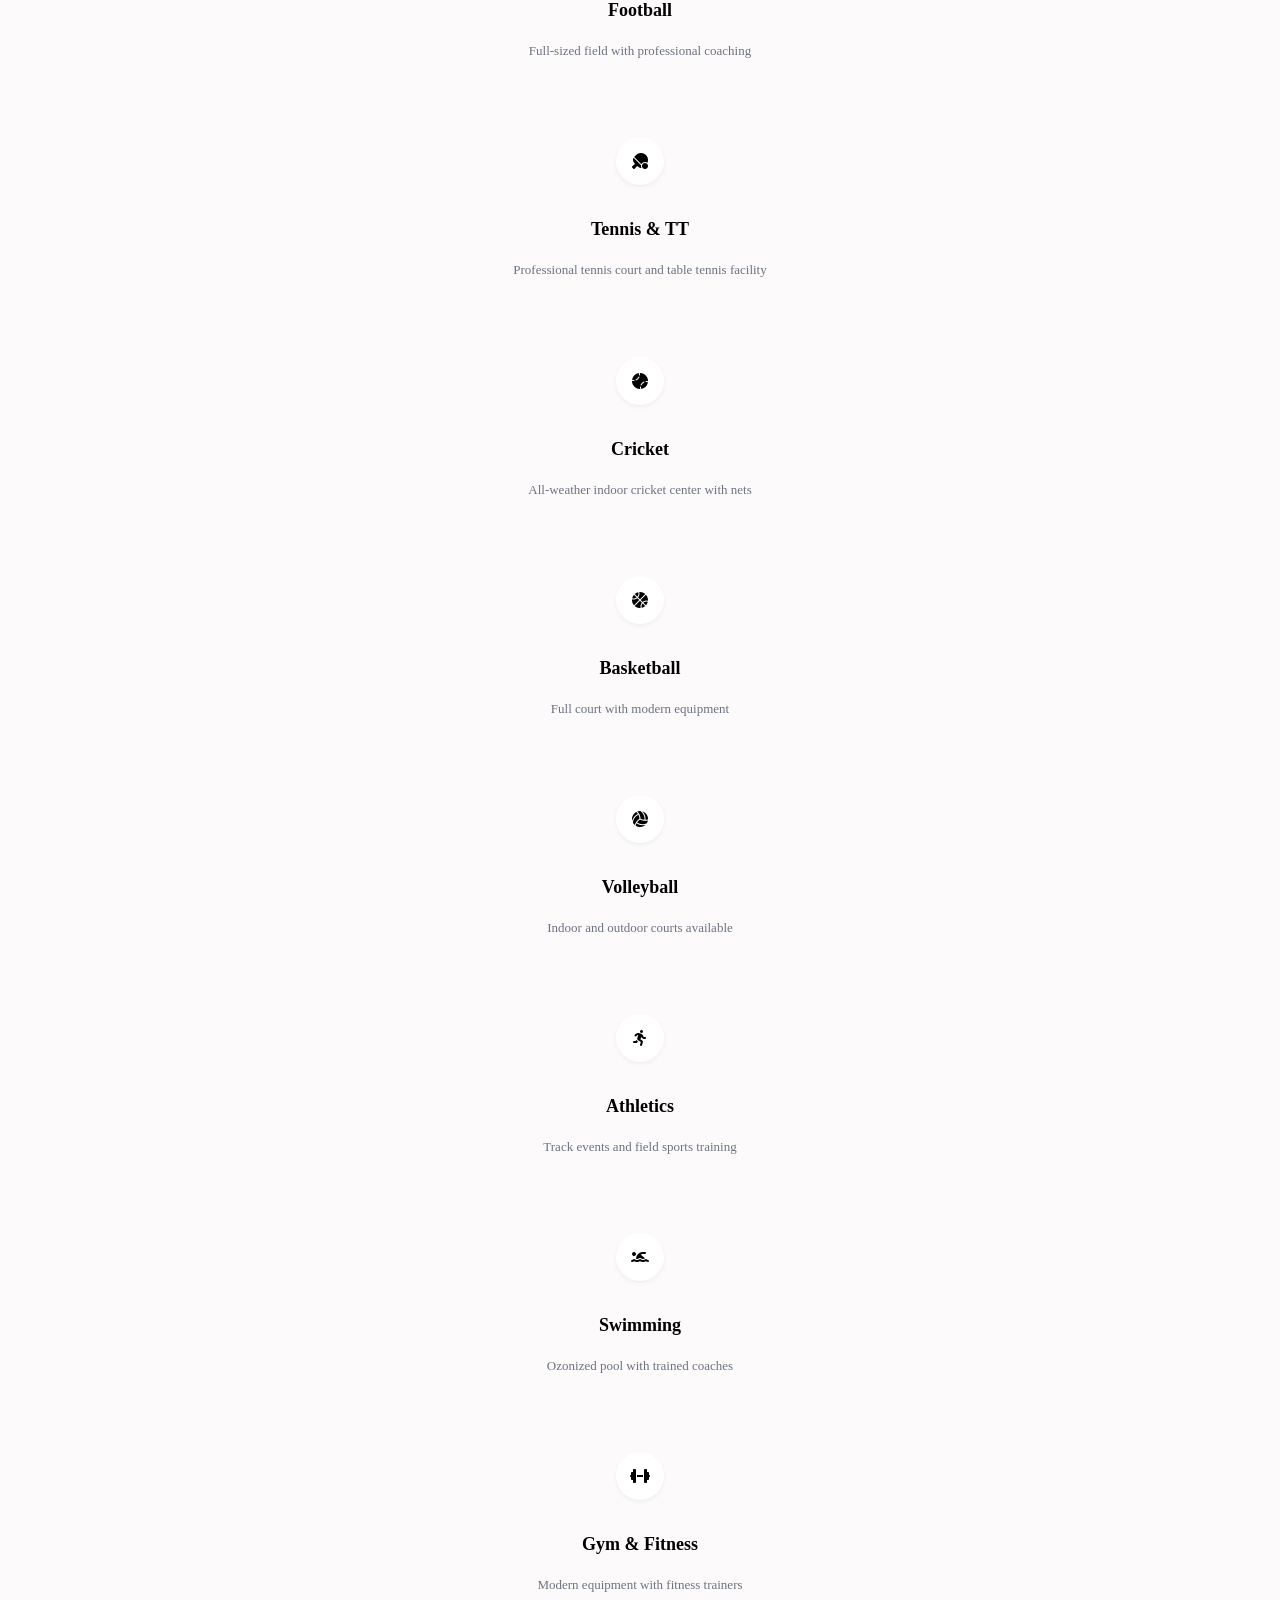
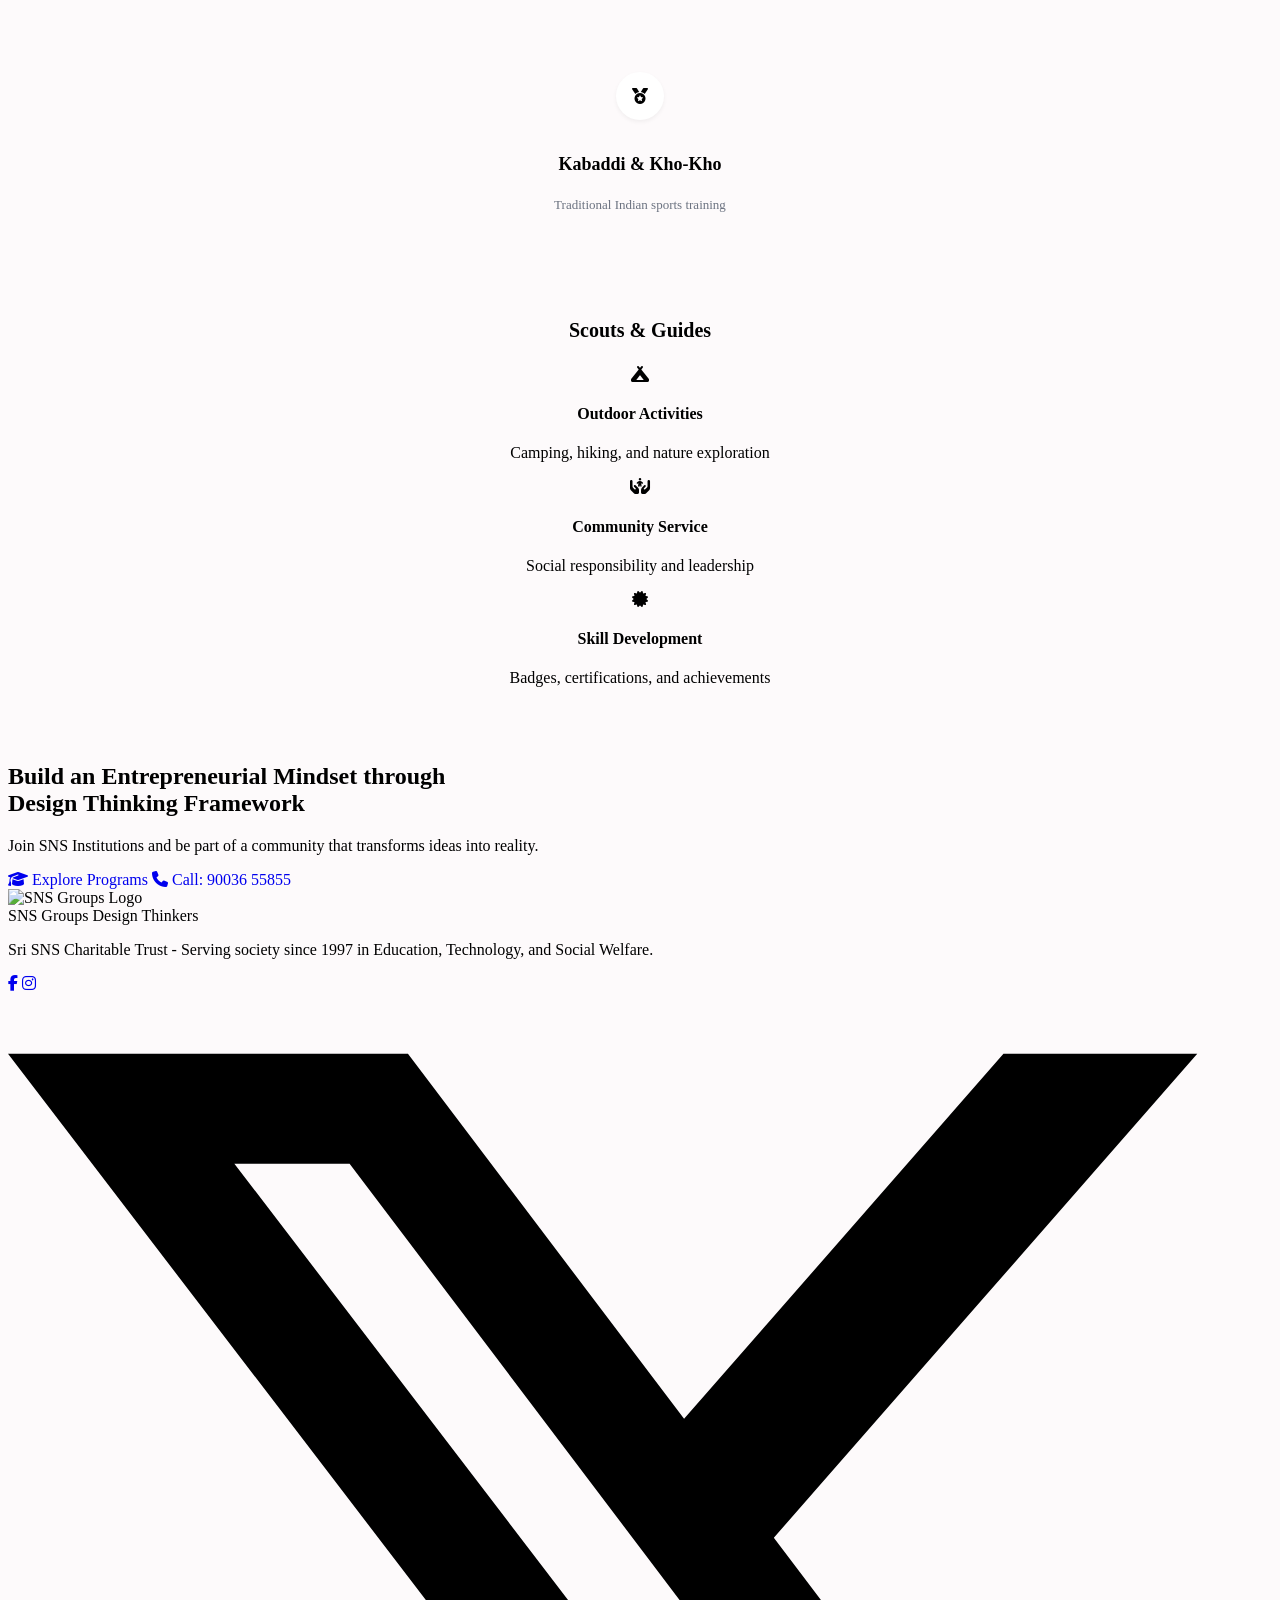
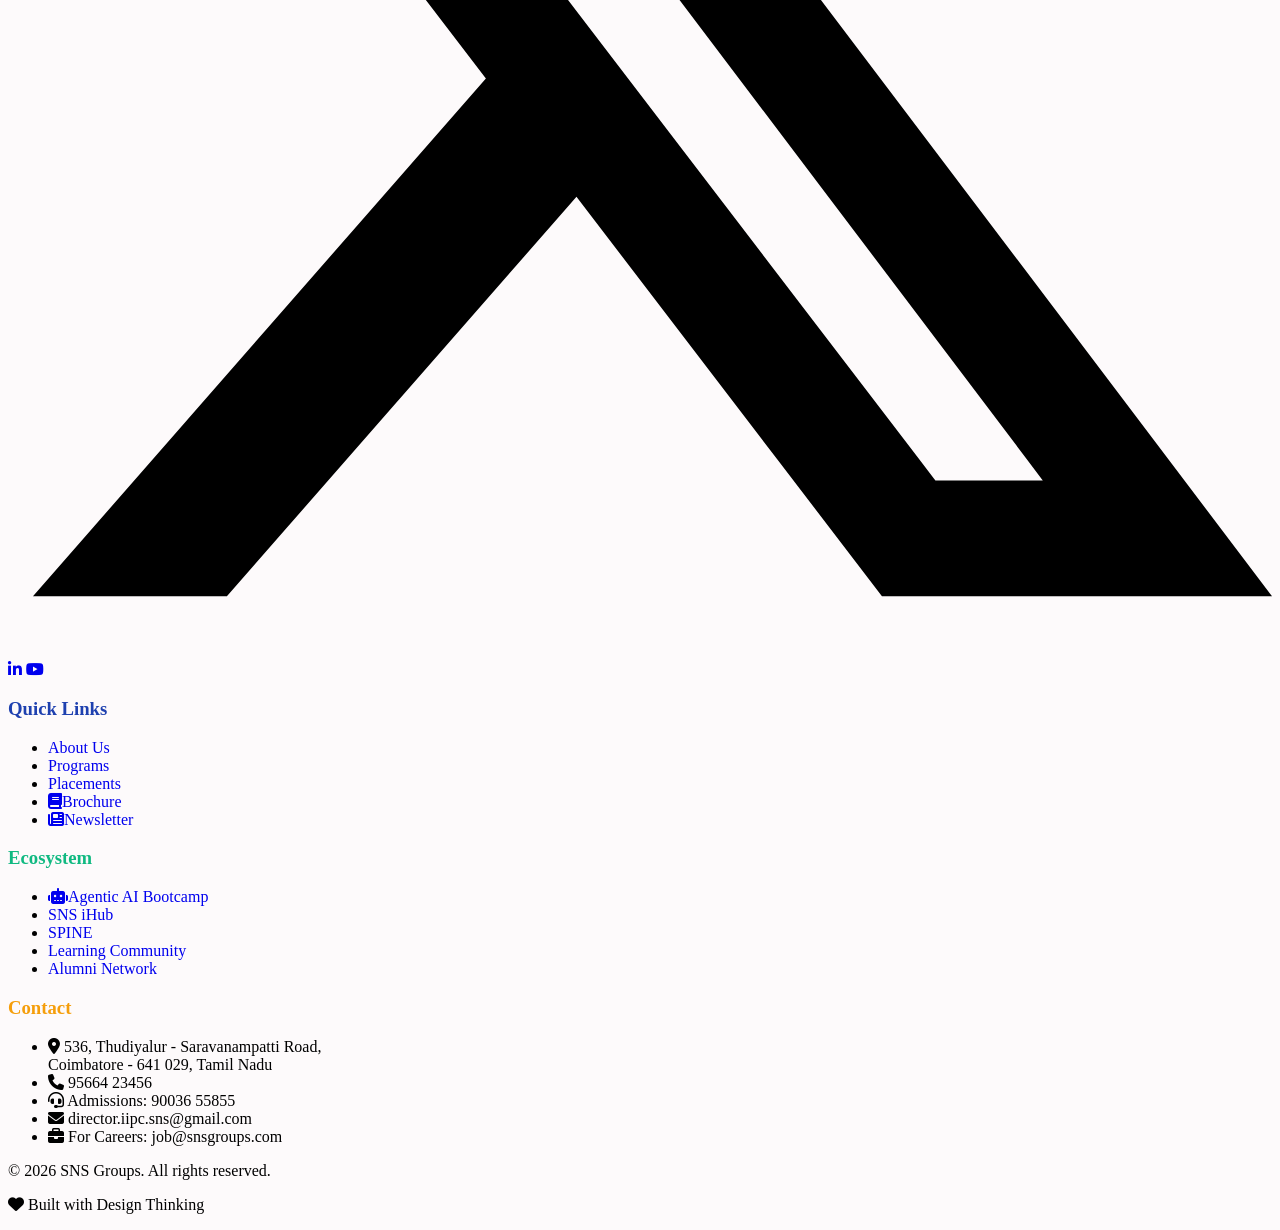
==== commit f31c8098: "Global Header and Footer" ====
--- a/clubs-sports/index.html
+++ b/clubs-sports/index.html
@@ -170,173 +170,7 @@
 <body class="font-sans page-bg">
 
     <!-- ── Announcement Banner (same as main site) ── -->
-    <div id="announcementBanner"
-        class="fixed top-0 left-0 right-0 z-[60] bg-gradient-to-r from-purple-600 via-pink-600 to-amber-500">
-        <div class="max-w-7xl mx-auto px-4 py-2 flex items-center justify-between">
-            <div class="flex items-center gap-3 flex-1 justify-center">
-                <span class="animate-pulse">🚀</span>
-                <span class="text-white text-sm font-medium">
-                    <span class="hidden sm:inline">Upcoming:</span> <strong>Agentic AI Bootcamp</strong> - Build the
-                    Future of AI!
-                </span>
-                <a href="https://av.snsgroups.com" target="_blank"
-                    class="px-3 py-1 bg-white text-purple-700 rounded-full text-xs font-bold hover:bg-gray-100 transition-all">
-                    Register Now <i class="fas fa-arrow-right ml-1"></i>
-                </a>
-            </div>
-            <button
-                onclick="this.closest('#announcementBanner').style.display='none'; document.getElementById('mainNav').style.top='0';"
-                class="text-white/80 hover:text-white p-1 ml-2">
-                <i class="fas fa-times"></i>
-            </button>
-        </div>
-    </div>
-
-    <!-- ── Navigation (same as main site) ── -->
-    <nav id="mainNav"
-        class="fixed top-8 left-0 right-0 z-50 bg-white/95 backdrop-blur-md shadow-sm transition-all duration-300 py-4">
-        <div class="max-w-7xl mx-auto px-4 sm:px-6 lg:px-8">
-            <div class="flex items-center justify-between">
-                <a href="../" class="flex items-center gap-3 group">
-                    <img src="https://www.snsgroups.com/sns.png" alt="SNS Groups Logo"
-                        class="h-16 w-auto transition-transform duration-300 group-hover:scale-105">
-                    <div class="flex flex-col">
-                        <span class="font-bold text-2xl text-gray-900 tracking-tight leading-none">SNS
-                            Institutions</span>
-                        <span class="text-[12px] text-blue-600 font-bold tracking-[0.2em] uppercase mt-1">Design
-                            Thinkers</span>
-                    </div>
-                </a>
-                <div class="hidden lg:flex items-center gap-4">
-                    <!-- Academics Dropdown -->
-                    <div class="relative group">
-                        <button
-                            class="text-gray-600 hover:text-blue-600 transition-colors text-base font-bold flex items-center gap-1">
-                            Academics <i class="fas fa-chevron-down text-xs"></i>
-                        </button>
-                        <div
-                            class="absolute top-full left-0 mt-2 w-56 bg-white rounded-xl shadow-xl border border-gray-100 opacity-0 invisible group-hover:opacity-100 group-hover:visible transition-all duration-200 z-50 nav-dropdown-content">
-                            <div class="p-2">
-                                <a href="../#programs"
-                                    class="block px-4 py-2 text-base font-semibold text-gray-700 hover:bg-blue-50 rounded-lg"><i
-                                        class="fas fa-graduation-cap mr-2 text-blue-600"></i>Programs Offered</a>
-                                <a href="../#placements"
-                                    class="block px-4 py-2 text-base font-semibold text-gray-700 hover:bg-blue-50 rounded-lg"><i
-                                        class="fas fa-briefcase mr-2 text-green-600"></i>Placements</a>
-                                <a href="../#certifications"
-                                    class="block px-4 py-2 text-base font-semibold text-gray-700 hover:bg-blue-50 rounded-lg"><i
-                                        class="fas fa-certificate mr-2 text-indigo-600"></i>Global Levels</a>
-                                <a href="../#3c-model"
-                                    class="block px-4 py-2 text-base font-semibold text-gray-700 hover:bg-blue-50 rounded-lg"><i
-                                        class="fas fa-circle-notch mr-2 text-purple-600"></i>3C Competency</a>
-                                <a href="../#pillars"
-                                    class="block px-4 py-2 text-base font-semibold text-gray-700 hover:bg-blue-50 rounded-lg"><i
-                                        class="fas fa-columns mr-2 text-amber-600"></i>Five Pillars</a>
-                            </div>
-                        </div>
-                    </div>
-                    <!-- Infrastructure Dropdown -->
-                    <div class="relative group">
-                        <button
-                            class="text-gray-600 hover:text-blue-600 transition-colors text-base font-bold flex items-center gap-1">
-                            Infrastructure <i class="fas fa-chevron-down text-xs"></i>
-                        </button>
-                        <div
-                            class="absolute top-full left-0 mt-2 w-56 bg-white rounded-xl shadow-xl border border-gray-100 opacity-0 invisible group-hover:opacity-100 group-hover:visible transition-all duration-200 z-50 nav-dropdown-content">
-                            <div class="p-2">
-                                <a href="../#institutions"
-                                    class="block px-4 py-2 text-base font-semibold text-gray-700 hover:bg-blue-50 rounded-lg"><i
-                                        class="fas fa-building mr-2 text-blue-600"></i>Our Campuses</a>
-
-                                <a href="../#ecosystem"
-                                    class="block px-4 py-2 text-base font-semibold text-gray-700 hover:bg-blue-50 rounded-lg"><i
-                                        class="fas fa-bus mr-2 text-green-600"></i>Transport &amp; Hostel</a>
-                            </div>
-                        </div>
-                    </div>
-                    <!-- Beyond Academics Dropdown -->
-                    <div class="relative group">
-                        <button
-                            class="text-blue-600 hover:text-blue-700 transition-colors text-base font-bold flex items-center gap-1">
-                            Beyond Academics <i class="fas fa-chevron-down text-xs"></i>
-                        </button>
-                        <div
-                            class="absolute top-full left-0 mt-2 w-56 bg-white rounded-xl shadow-xl border border-gray-100 opacity-0 invisible group-hover:opacity-100 group-hover:visible transition-all duration-200 z-50 nav-dropdown-content">
-                            <div class="p-2">
-                                <a href="../clubs-sports/"
-                                    class="block px-4 py-2 text-base font-semibold text-blue-600 bg-blue-50 rounded-lg"><i
-                                        class="fas fa-futbol mr-2 text-green-600"></i>Clubs &amp; Sports</a>
-                                <a href="https://snsspine.in/" target="_blank"
-                                    class="block px-4 py-2 text-base font-semibold text-gray-700 hover:bg-blue-50 rounded-lg"><i
-                                        class="fas fa-dumbbell mr-2 text-purple-600"></i>Spine</a>
-                                <a href="https://snsihub.ai" target="_blank"
-                                    class="block px-4 py-2 text-base font-semibold text-gray-700 hover:bg-blue-50 rounded-lg"><i
-                                        class="fas fa-rocket mr-2 text-pink-600"></i>Innovation Hub</a>
-                                <a href="../#events"
-                                    class="block px-4 py-2 text-base font-semibold text-gray-700 hover:bg-blue-50 rounded-lg"><i
-                                        class="fas fa-calendar-alt mr-2 text-amber-600"></i>Events &amp;
-                                    Celebrations</a>
-                                <a href="../#alumni-stories"
-                                    class="block px-4 py-2 text-base font-semibold text-gray-700 hover:bg-blue-50 rounded-lg"><i
-                                        class="fas fa-trophy mr-2 text-blue-600"></i>Success Stories</a>
-                                <a href="https://iipc.snsgroups.com/" target="_blank"
-                                    class="block px-4 py-2 text-base font-semibold text-gray-700 hover:bg-blue-50 rounded-lg"><i
-                                        class="fas fa-handshake mr-2 text-indigo-600"></i>Industry Partners</a>
-                            </div>
-                        </div>
-                    </div>
-                    <!-- Meet Us Dropdown -->
-                    <div class="relative group">
-                        <button
-                            class="text-gray-600 hover:text-blue-600 transition-colors text-base font-bold flex items-center gap-1">
-                            Meet Us <i class="fas fa-chevron-down text-xs"></i>
-                        </button>
-                        <div
-                            class="absolute top-full right-0 mt-2 w-56 bg-white rounded-xl shadow-xl border border-gray-100 opacity-0 invisible group-hover:opacity-100 group-hover:visible transition-all duration-200 z-50 nav-dropdown-content">
-                            <div class="p-2">
-                                <a href="../#about"
-                                    class="block px-4 py-2 text-base font-semibold text-gray-700 hover:bg-blue-50 rounded-lg"><i
-                                        class="fas fa-info-circle mr-2 text-blue-600"></i>About Us</a>
-                                <a href="../#leaders"
-                                    class="block px-4 py-2 text-base font-semibold text-gray-700 hover:bg-blue-50 rounded-lg"><i
-                                        class="fas fa-users mr-2 text-purple-600"></i>Leadership</a>
-                                <a href="../#ecosystem"
-                                    class="block px-4 py-2 text-base font-semibold text-gray-700 hover:bg-blue-50 rounded-lg"><i
-                                        class="fas fa-th-large mr-2 text-pink-600"></i>SNS Ecosystem</a>
-                                <a href="https://snsalumni.in" target="_blank"
-                                    class="block px-4 py-2 text-base font-semibold text-gray-700 hover:bg-blue-50 rounded-lg"><i
-                                        class="fas fa-user-friends mr-2 text-cyan-600"></i>Alumni Network</a>
-                                <a href="../placement-internships/"
-                                    class="block px-4 py-2 text-base font-semibold text-gray-700 hover:bg-blue-50 rounded-lg"><i
-                                        class="fas fa-briefcase mr-2 text-indigo-600"></i>Placement and Internships</a>
-                                <div class="border-t border-gray-100 my-1"></div>
-                                <a href="../EnquiryNow/"
-                                    class="block px-4 py-2 text-base font-semibold text-gray-700 hover:bg-blue-50 rounded-lg"><i
-                                        class="fas fa-phone mr-2 text-green-600"></i>Contact Us</a>
-                            </div>
-                        </div>
-                    </div>
-                </div>
-                <!-- Mobile menu button -->
-                <button id="mobileMenuBtn" class="lg:hidden p-2 rounded-lg hover:bg-gray-100"
-                    onclick="document.getElementById('mobileMenu').classList.toggle('hidden')">
-                    <i class="fas fa-bars text-gray-600"></i>
-                </button>
-            </div>
-        </div>
-        <!-- Mobile Menu -->
-        <div id="mobileMenu" class="hidden lg:hidden bg-white border-t">
-            <div class="px-4 py-3 space-y-3">
-                <a href="../#about" class="block text-gray-600 hover:text-blue-600 py-2">About</a>
-                <a href="../#programs" class="block text-gray-600 hover:text-blue-600 py-2">Programs</a>
-                <a href="../#placements" class="block text-gray-600 hover:text-blue-600 py-2">Placements</a>
-                <a href="../clubs-sports/" class="block text-blue-600 font-semibold py-2">Clubs &amp; Sports</a>
-                <a href="../placement-internships/" class="block text-gray-600 hover:text-blue-600 py-2">Placement &amp;
-                    Internships</a>
-                <a href="../EnquiryNow/" class="block text-gray-600 hover:text-blue-600 py-2">Contact Us</a>
-            </div>
-        </div>
-    </nav>
+    <div id="global-header"></div>
 
     <!-- ── Content ── -->
     <main class="pt-[140px] pb-24 px-4 sm:px-6 lg:px-8 max-w-7xl mx-auto">
@@ -540,117 +374,8 @@
     </section>
 
     <!-- ── Footer (same as main site) ── -->
-    <footer class="bg-slate-900 text-white py-16">
-        <div class="max-w-7xl mx-auto px-4 sm:px-6 lg:px-8">
-            <div class="grid md:grid-cols-4 gap-8 mb-12">
-                <div>
-                    <div class="flex items-center gap-3 mb-6 group">
-                        <div class="bg-white rounded-lg p-2 transition-transform duration-300 group-hover:scale-105">
-                            <img src="https://www.snsgroups.com/sns.png" alt="SNS Groups Logo" class="h-16 w-auto">
-                        </div>
-                        <div class="flex flex-col">
-                            <span class="font-bold text-2xl text-white tracking-tight leading-none">SNS Groups</span>
-                            <span class="text-[12px] text-blue-400 font-bold tracking-[0.2em] uppercase mt-1">Design
-                                Thinkers</span>
-                        </div>
-                    </div>
-                    <p class="text-gray-400 text-sm leading-relaxed mb-4">
-                        Sri SNS Charitable Trust - Serving society since 1997 in Education, Technology, and Social
-                        Welfare.
-                    </p>
-                    <div class="flex gap-3">
-                        <a href="https://www.facebook.com/snsinstitutions" target="_blank"
-                            class="w-10 h-10 rounded-lg bg-white/10 flex items-center justify-center hover:bg-white/20 transition-colors">
-                            <i class="fab fa-facebook-f text-white"></i>
-                        </a>
-                        <a href="https://www.instagram.com/snsinstitutions/" target="_blank"
-                            class="w-10 h-10 rounded-lg bg-white/10 flex items-center justify-center hover:bg-pink-600 transition-colors">
-                            <i class="fab fa-instagram text-white"></i>
-                        </a>
-                        <a href="https://x.com/snsinstitutions" target="_blank"
-                            class="w-10 h-10 rounded-lg bg-white/10 flex items-center justify-center hover:bg-black transition-colors">
-                            <svg class="w-4 h-4 text-white fill-current" viewBox="0 0 24 24" aria-hidden="true">
-                                <path
-                                    d="M18.901 1.153h3.68l-8.04 9.19L24 22.846h-7.406l-5.8-7.584-6.638 7.584H.474l8.6-9.83L0 1.154h7.594l5.243 6.932 6.064-6.932zm-1.292 19.494h2.039L6.486 3.24H4.298l13.311 17.407z">
-                                </path>
-                            </svg>
-                        </a>
-                        <a href="https://www.linkedin.com/school/snsinstitutions/" target="_blank"
-                            class="w-10 h-10 rounded-lg bg-white/10 flex items-center justify-center hover:bg-blue-700 transition-colors">
-                            <i class="fab fa-linkedin-in text-white"></i>
-                        </a>
-                        <a href="https://www.youtube.com/@snsinstitutions" target="_blank"
-                            class="w-10 h-10 rounded-lg bg-white/10 flex items-center justify-center hover:bg-red-600 transition-colors">
-                            <i class="fab fa-youtube text-white"></i>
-                        </a>
-                    </div>
-                </div>
-
-                <div>
-                    <h3 class="font-bold mb-4" style="color: #1e40af; font-weight: 700;">Quick Links</h3>
-                    <ul class="space-y-2 text-gray-400 text-sm">
-                        <li><a href="../#about" class="hover:text-white transition-colors">About Us</a></li>
-                        <li><a href="../#programs" class="hover:text-white transition-colors">Programs</a></li>
-                        <li><a href="../#placements" class="hover:text-white transition-colors">Placements</a></li>
-                        <li><a href="../brochure/" target="_blank" class="hover:text-white transition-colors"><i
-                                    class="fas fa-book mr-1"></i>Brochure</a></li>
-                        <li><a href="../newsletter/" target="_blank" class="hover:text-white transition-colors"><i
-                                    class="fas fa-newspaper mr-1"></i>Newsletter</a></li>
-                    </ul>
-                </div>
-
-                <div>
-                    <h3 class="font-bold mb-4" style="color: #10b981; font-weight: 700;">Ecosystem</h3>
-                    <ul class="space-y-2 text-gray-400 text-sm">
-                        <li><a href="https://av.snsgroups.com" target="_blank"
-                                class="hover:text-white transition-colors text-amber-400"><i
-                                    class="fas fa-robot mr-1"></i>Agentic AI Bootcamp</a></li>
-                        <li><a href="https://snsihub.ai" target="_blank" class="hover:text-white transition-colors">SNS
-                                iHub</a></li>
-                        <li><a href="https://snsspine.in" target="_blank"
-                                class="hover:text-white transition-colors">SPINE</a></li>
-                        <li><a href="https://snscourseware.org" target="_blank"
-                                class="hover:text-white transition-colors">Learning Community</a></li>
-                        <li><a href="https://snsalumni.in" target="_blank"
-                                class="hover:text-white transition-colors">Alumni Network</a></li>
-                    </ul>
-                </div>
-
-                <div>
-                    <h3 class="font-bold mb-4" style="color: #f59e0b; font-weight: 700;">Contact</h3>
-                    <ul class="space-y-3 text-gray-400 text-sm">
-                        <li class="flex items-start gap-3">
-                            <i class="fas fa-map-marker-alt mt-1 text-blue-400"></i>
-                            <span>536, Thudiyalur - Saravanampatti Road,<br>Coimbatore - 641 029, Tamil Nadu</span>
-                        </li>
-                        <li class="flex items-center gap-3">
-                            <i class="fas fa-phone text-green-400"></i>
-                            <span>95664 23456</span>
-                        </li>
-                        <li class="flex items-center gap-3">
-                            <i class="fas fa-headset text-amber-400"></i>
-                            <span>Admissions: 90036 55855</span>
-                        </li>
-                        <li class="flex items-center gap-3">
-                            <i class="fas fa-envelope text-pink-400"></i>
-                            <span>director.iipc.sns@gmail.com</span>
-                        </li>
-                        <li class="flex items-center gap-3">
-                            <i class="fas fa-briefcase text-purple-400"></i>
-                            <span>For Careers: job@snsgroups.com</span>
-                        </li>
-                    </ul>
-                </div>
-            </div>
-
-            <div class="border-t border-gray-800 pt-8 flex flex-col md:flex-row justify-between items-center">
-                <p class="text-gray-500 text-sm">© 2026 SNS Groups. All rights reserved.</p>
-                <p class="text-gray-500 text-sm mt-2 md:mt-0">
-                    <i class="fas fa-heart text-red-500"></i> Built with Design Thinking
-                </p>
-            </div>
-        </div>
-    </footer>
+    <div id="global-footer"></div>
+    <script src="../components/loader.js"></script>
 
 </body>
 
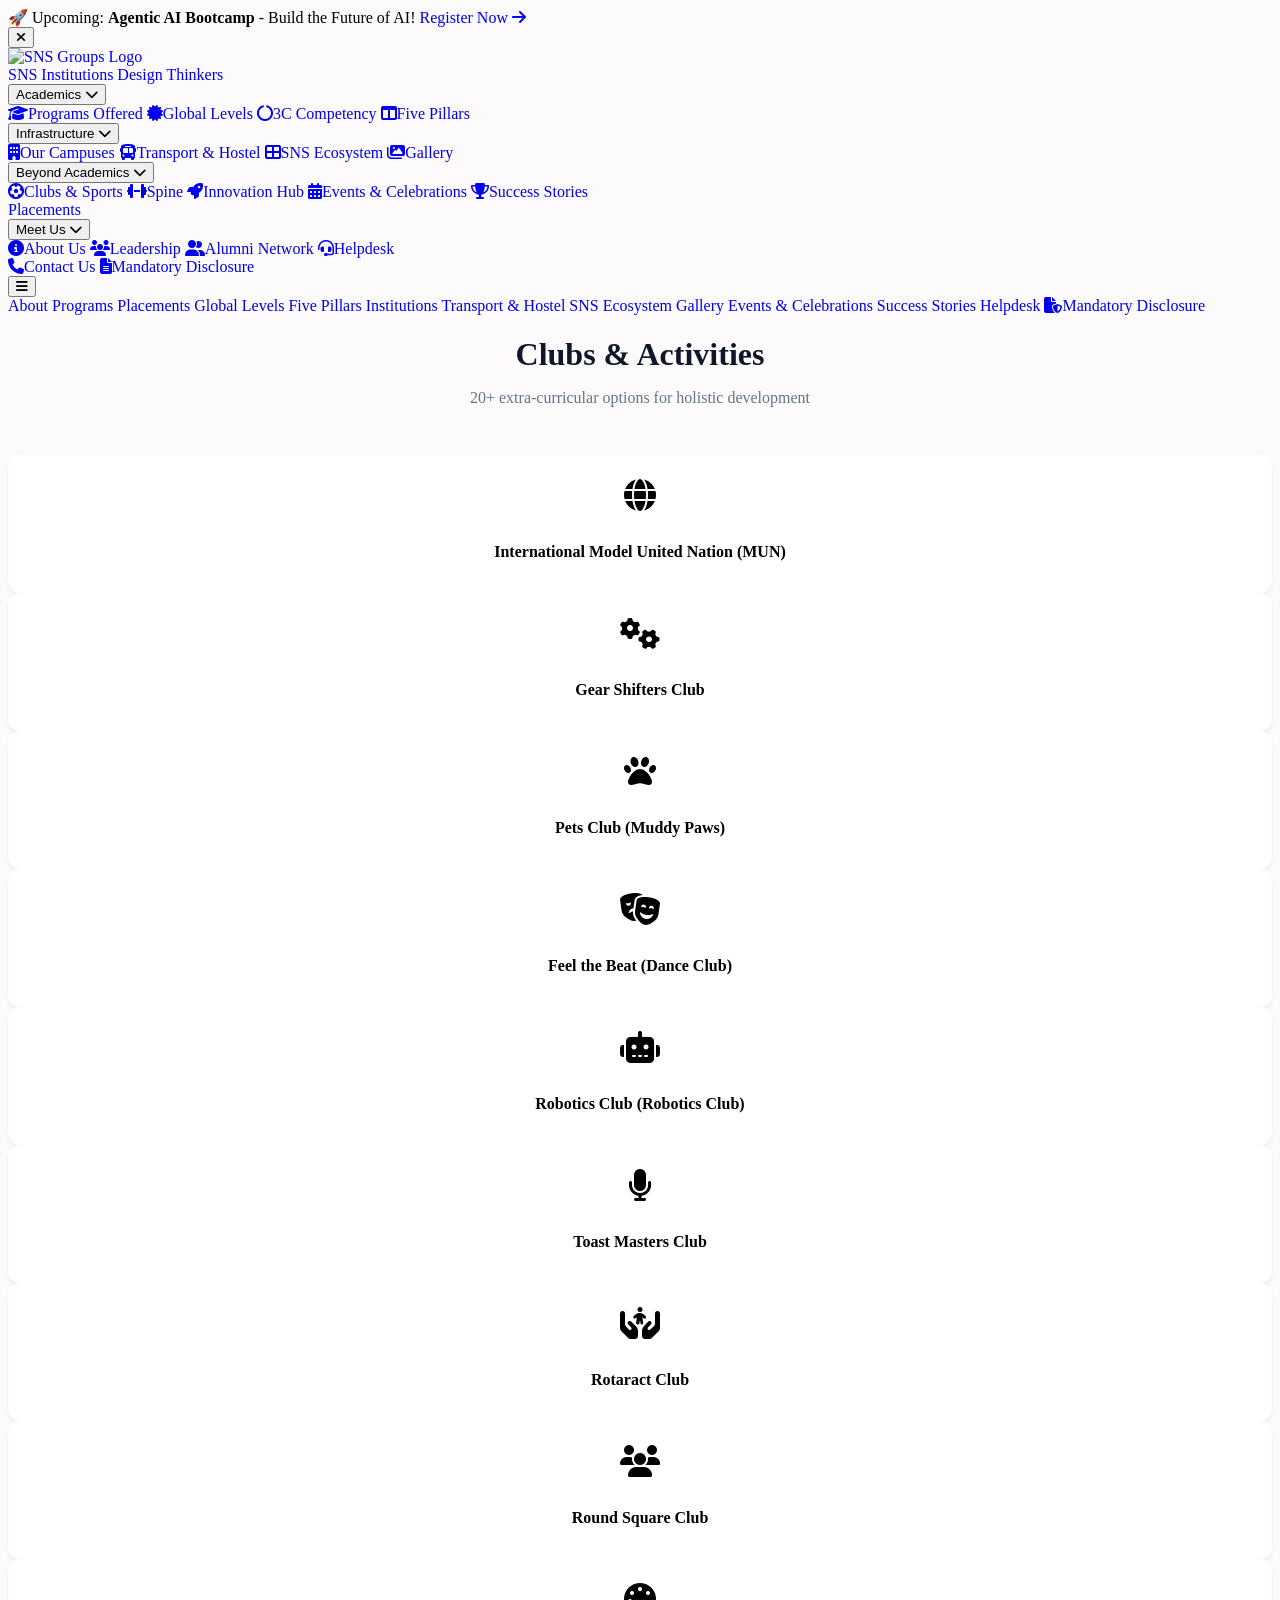
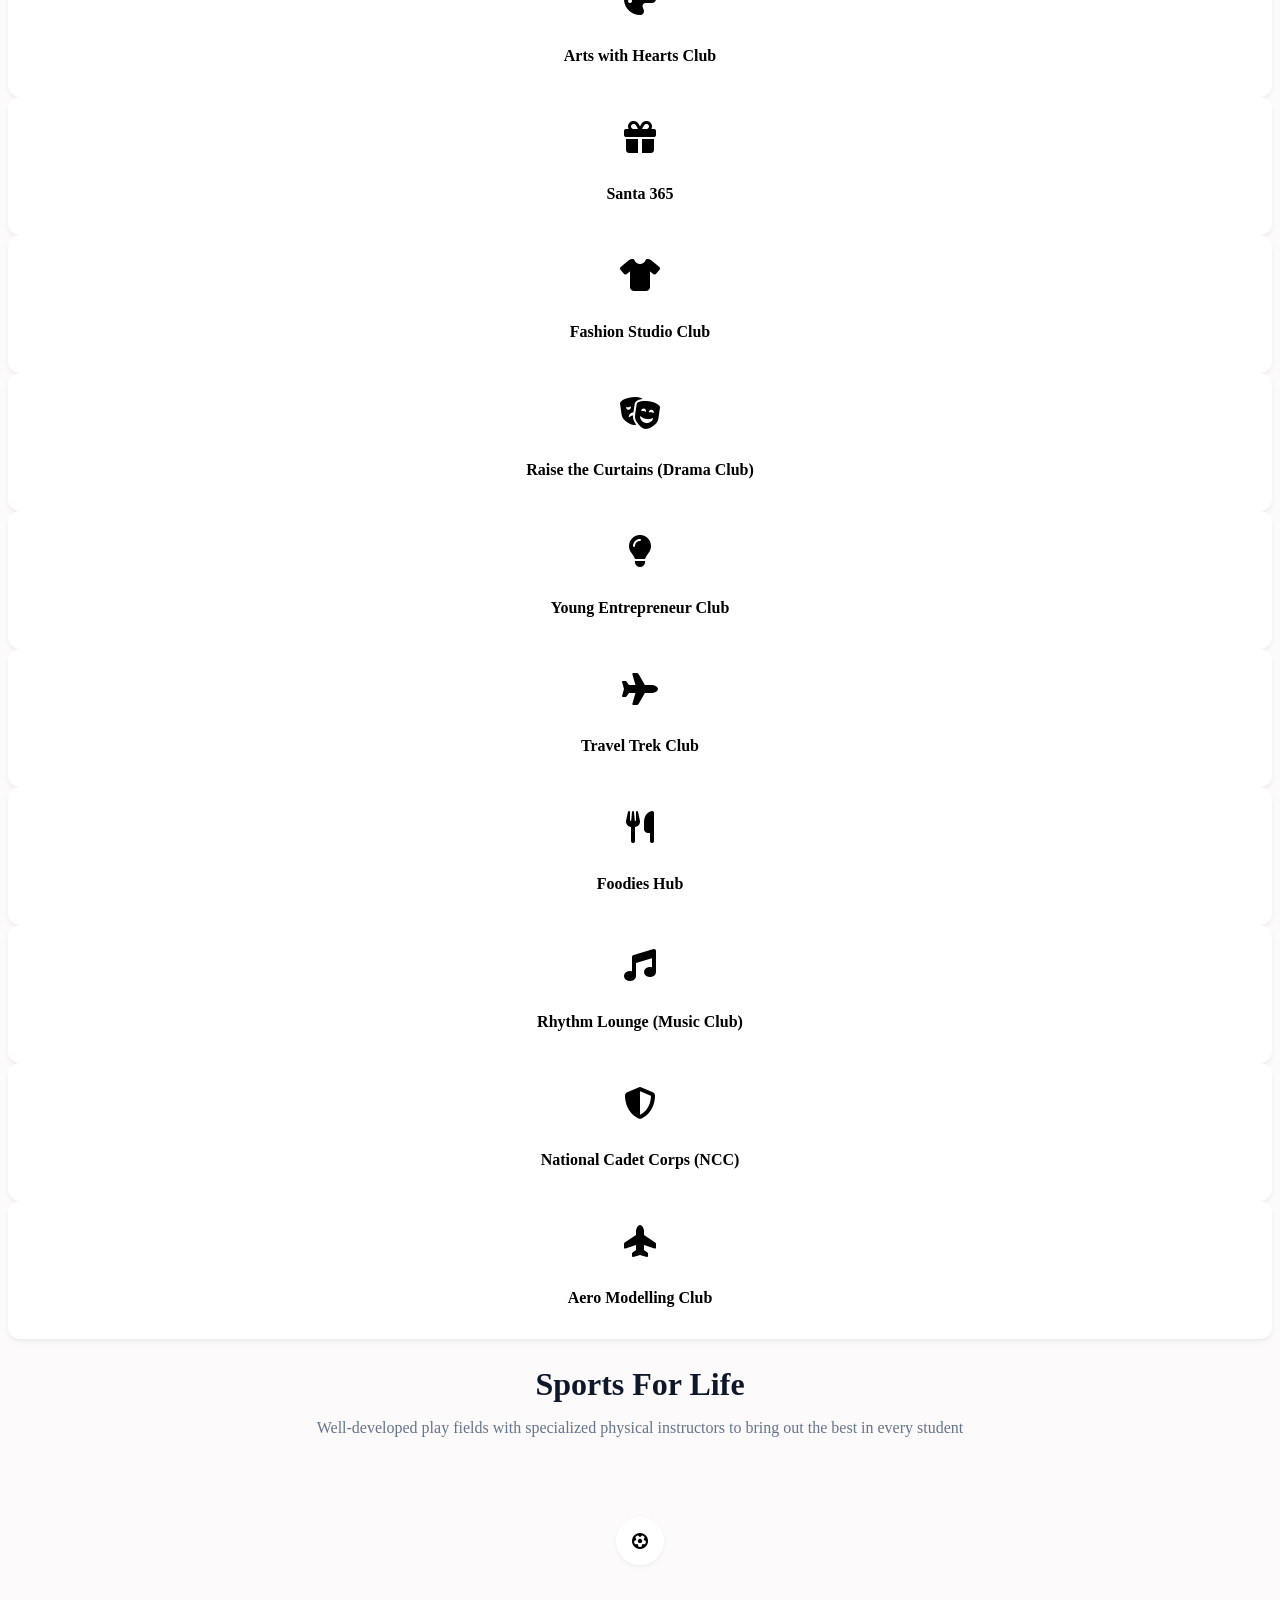
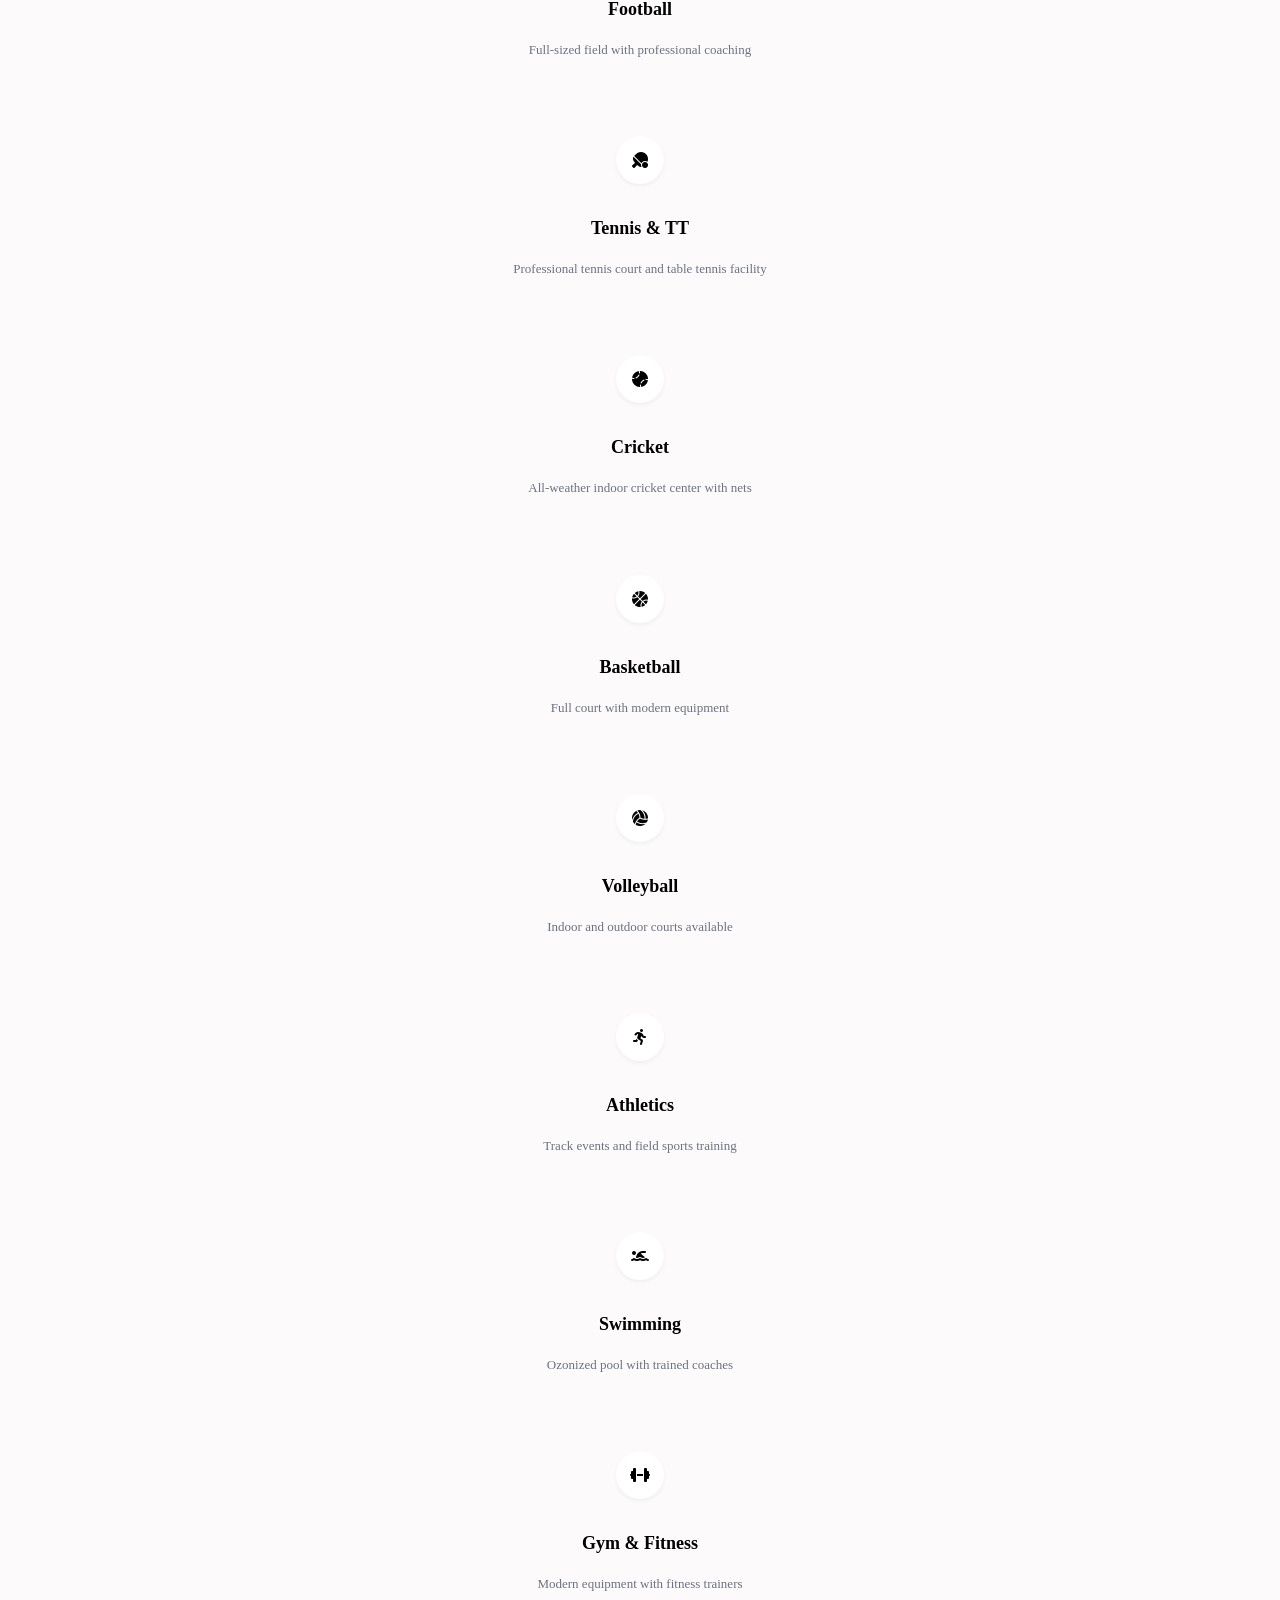
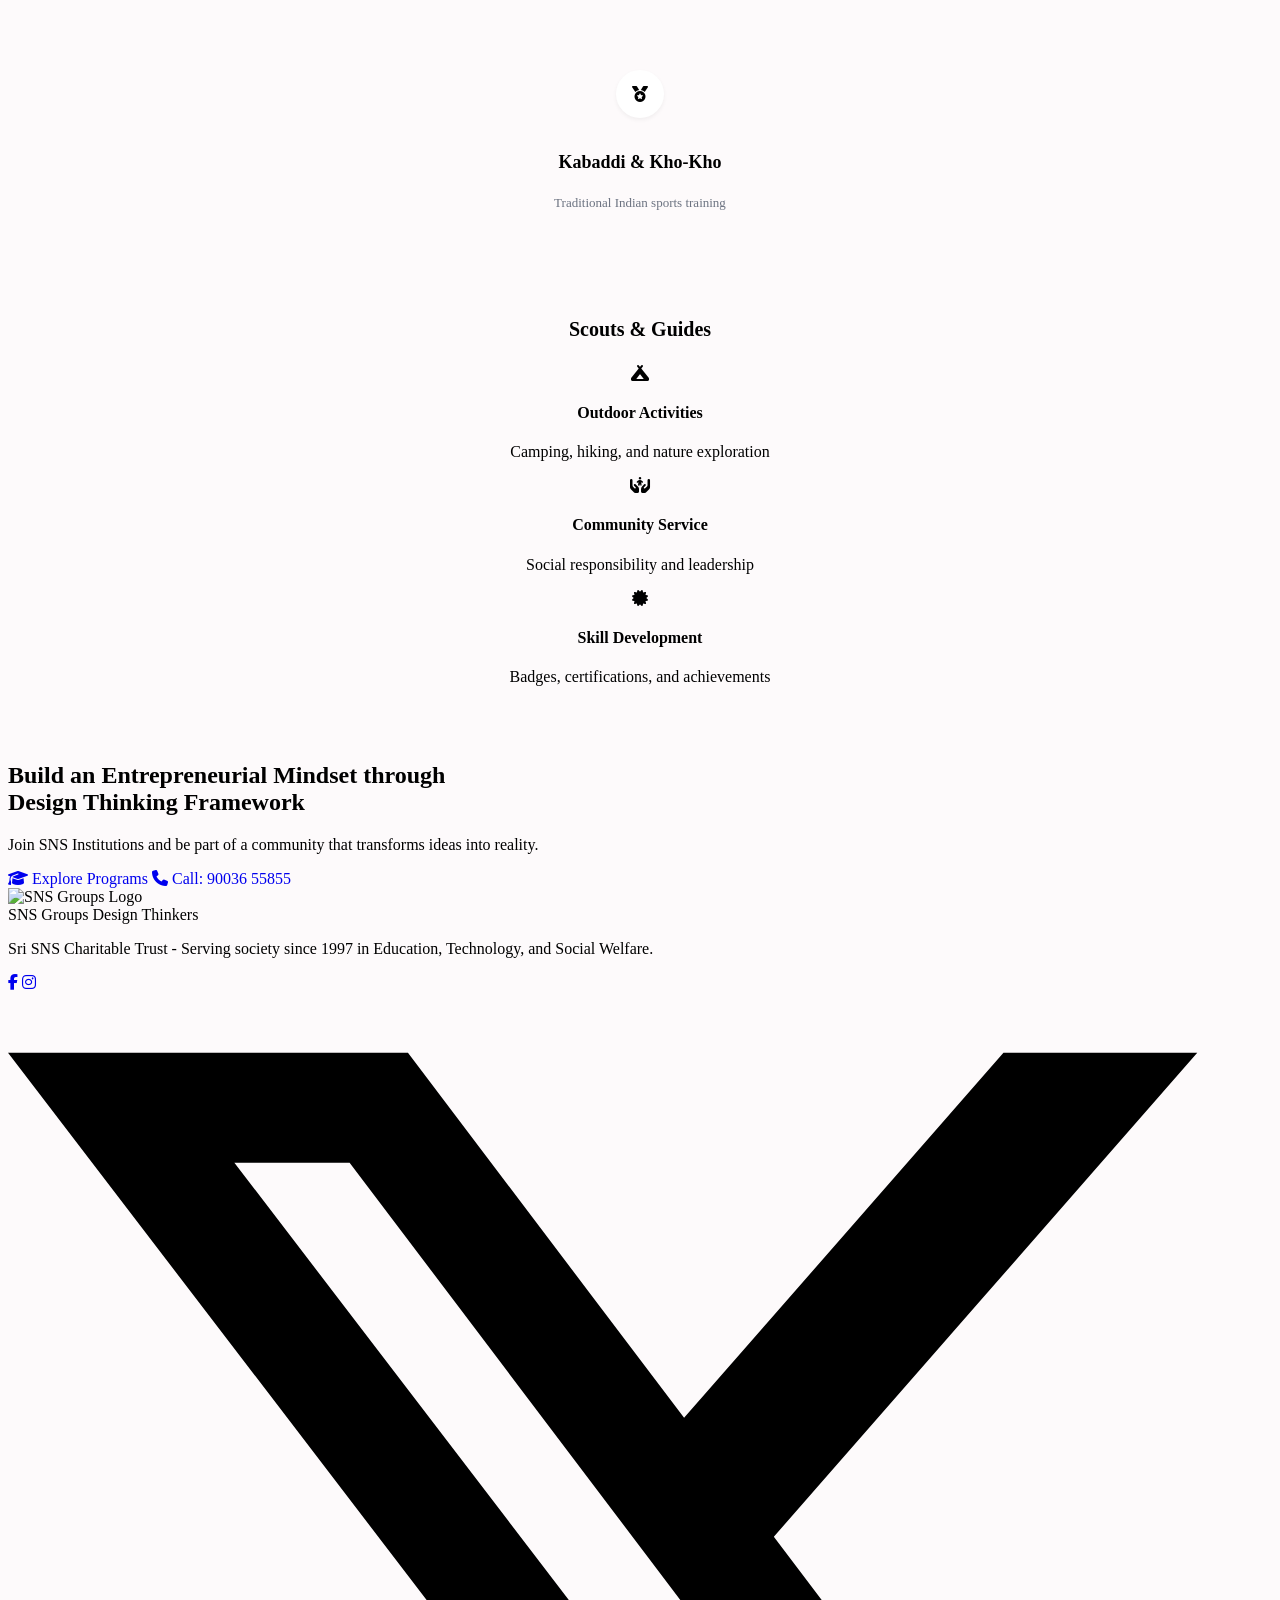
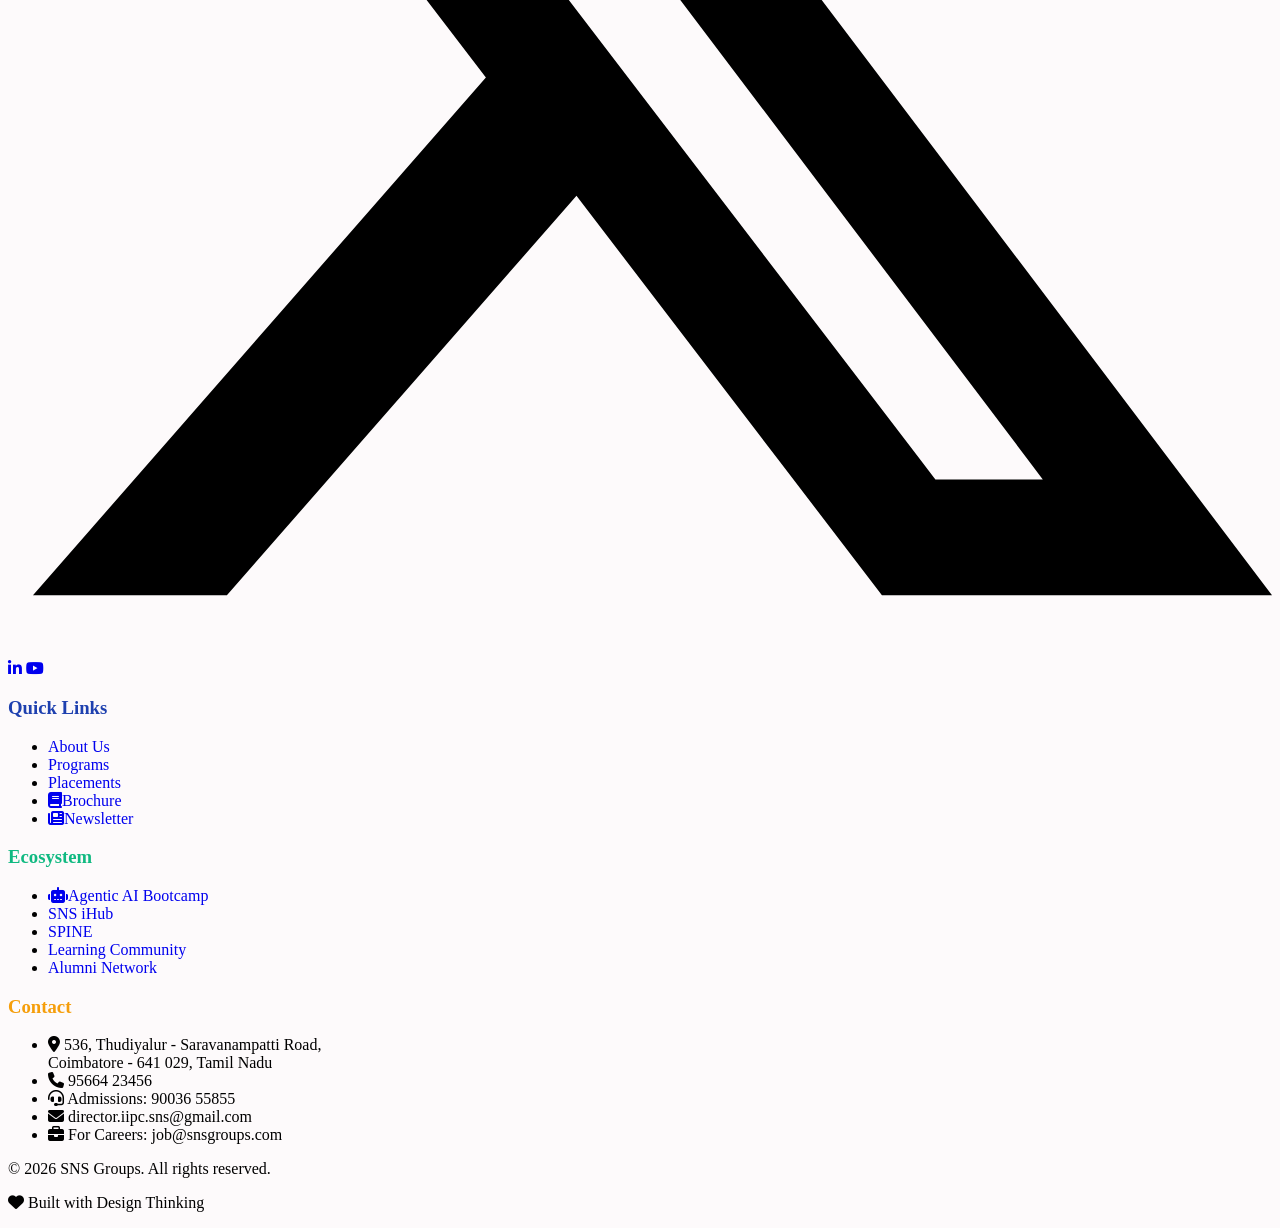
==== commit 9f7fbe57: "Clubs Update" ====
--- a/clubs-sports/index.html
+++ b/clubs-sports/index.html
@@ -173,86 +173,89 @@
     <div id="global-header"></div>
 
     <!-- ── Content ── -->
-    <main class="pt-[140px] pb-24 px-4 sm:px-6 lg:px-8 max-w-7xl mx-auto">
+    <main class="pt-[180px] pb-24 px-4 sm:px-6 lg:px-8 max-w-7xl mx-auto">
 
         <!-- Section 1: Clubs & Activities -->
         <div class="mb-24">
             <h1 class="section-title">Clubs &amp; Activities</h1>
-            <p class="section-subtitle">25+ extra-curricular options for holistic development</p>
+            <p class="section-subtitle">20+ extra-curricular options for holistic development</p>
 
             <div class="grid grid-cols-1 sm:grid-cols-2 lg:grid-cols-4 gap-6 max-w-5xl mx-auto">
                 <div class="club-card">
+                    <i class="fas fa-globe club-icon text-teal-600"></i>
+                    <h3 class="club-title">International Model United Nation (MUN)</h3>
+                </div>
+                <div class="club-card">
+                    <i class="fas fa-cogs club-icon text-gray-700"></i>
+                    <h3 class="club-title">Gear Shifters Club</h3>
+                </div>
+                <div class="club-card">
+                    <i class="fas fa-paw club-icon text-orange-600"></i>
+                    <h3 class="club-title">Pets Club (Muddy Paws)</h3>
+                </div>
+                <div class="club-card">
+                    <i class="fas fa-masks-theater club-icon text-pink-600"></i>
+                    <h3 class="club-title">Feel the Beat (Dance Club)</h3>
+                </div>
+
+                <div class="club-card">
+                    <i class="fas fa-robot club-icon text-blue-600"></i>
+                    <h3 class="club-title">Robotics Club (Robotics Club)</h3>
+                </div>
+                <div class="club-card">
+                    <i class="fas fa-microphone club-icon text-red-500"></i>
+                    <h3 class="club-title">Toast Masters Club</h3>
+                </div>
+                <div class="club-card">
+                    <i class="fas fa-hands-holding-child club-icon text-rose-500"></i>
+                    <h3 class="club-title">Rotaract Club</h3>
+                </div>
+                <div class="club-card">
+                    <i class="fas fa-users club-icon text-indigo-500"></i>
+                    <h3 class="club-title">Round Square Club</h3>
+                </div>
+
+                <div class="club-card">
+                    <i class="fas fa-palette club-icon text-amber-500"></i>
+                    <h3 class="club-title">Arts with Hearts Club</h3>
+                </div>
+                <div class="club-card">
+                    <i class="fas fa-gift club-icon text-red-600"></i>
+                    <h3 class="club-title">Santa 365</h3>
+                </div>
+                <div class="club-card">
+                    <i class="fas fa-shirt club-icon text-fuchsia-600"></i>
+                    <h3 class="club-title">Fashion Studio Club</h3>
+                </div>
+                <div class="club-card">
+                    <i class="fas fa-masks-theater club-icon text-red-600"></i>
+                    <h3 class="club-title">Raise the Curtains (Drama Club)</h3>
+                </div>
+
+                <div class="club-card">
+                    <i class="fas fa-lightbulb club-icon text-yellow-500"></i>
+                    <h3 class="club-title">Young Entrepreneur Club</h3>
+                </div>
+                <div class="club-card">
+                    <i class="fas fa-plane club-icon text-blue-400"></i>
+                    <h3 class="club-title">Travel Trek Club</h3>
+                </div>
+                <div class="club-card">
+                    <i class="fas fa-utensils club-icon text-orange-500"></i>
+                    <h3 class="club-title">Foodies Hub</h3>
+                </div>
+                <div class="club-card">
                     <i class="fas fa-music club-icon text-purple-600"></i>
-                    <h3 class="club-title">Music Club</h3>
-                    <p class="club-desc">Vocal &amp; instrumental training</p>
-                </div>
-                <div class="club-card">
-                    <i class="fas fa-masks-theater club-icon text-pink-600"></i>
-                    <h3 class="club-title">Dance Club</h3>
-                    <p class="club-desc">Classical, western, and folk forms</p>
-                </div>
-                <div class="club-card">
-                    <i class="fas fa-palette club-icon text-amber-500"></i>
-                    <h3 class="club-title">Art Club</h3>
-                    <p class="club-desc">Painting, drawing, and crafts</p>
-                </div>
-                <div class="club-card">
-                    <i class="fas fa-masks-theater club-icon text-red-600"></i>
-                    <h3 class="club-title">Drama Club</h3>
-                    <p class="club-desc">Theater and public speaking</p>
-                </div>
-
-                <div class="club-card">
-                    <i class="fas fa-robot club-icon text-blue-600"></i>
-                    <h3 class="club-title">Robotics Club</h3>
-                    <p class="club-desc">STEM and innovation projects</p>
-                </div>
-                <div class="club-card">
-                    <i class="fas fa-chess club-icon text-gray-700"></i>
-                    <h3 class="club-title">Chess Club</h3>
-                    <p class="club-desc">Strategic thinking and tournaments</p>
-                </div>
-                <div class="club-card">
-                    <i class="fas fa-book-open club-icon text-green-600"></i>
-                    <h3 class="club-title">Literary Club</h3>
-                    <p class="club-desc">Reading, writing, and debates</p>
-                </div>
-                <div class="club-card">
-                    <i class="fas fa-flask club-icon text-black"></i>
-                    <h3 class="club-title">Science Club</h3>
-                    <p class="club-desc">Experiments and exhibitions</p>
-                </div>
-
-                <div class="club-card">
-                    <i class="fas fa-leaf club-icon text-green-700"></i>
-                    <h3 class="club-title">Eco Club</h3>
-                    <p class="club-desc">Environmental awareness activities</p>
-                </div>
-                <div class="club-card">
-                    <i class="fas fa-language club-icon text-indigo-600"></i>
-                    <h3 class="club-title">Language Club</h3>
-                    <p class="club-desc">Hindi, Tamil, French learning</p>
-                </div>
-                <div class="club-card">
-                    <i class="fas fa-camera club-icon text-purple-500"></i>
-                    <h3 class="club-title">Photography Club</h3>
-                    <p class="club-desc">Visual arts and documentation</p>
-                </div>
-                <div class="club-card">
-                    <i class="fas fa-users club-icon text-blue-500"></i>
-                    <h3 class="club-title">Student Council</h3>
-                    <p class="club-desc">Leadership and governance</p>
-                </div>
-
-                <div class="club-card">
-                    <i class="fas fa-microphone club-icon text-red-500"></i>
-                    <h3 class="club-title">Toastmasters Club</h3>
-                    <p class="club-desc">Public speaking &amp; leadership skills</p>
-                </div>
-                <div class="club-card">
-                    <i class="fas fa-globe club-icon text-teal-600"></i>
-                    <h3 class="club-title">Model United Nations</h3>
-                    <p class="club-desc">Diplomacy, debate &amp; global issues</p>
+                    <h3 class="club-title">Rhythm Lounge (Music Club)</h3>
+                </div>
+
+                <div class="club-card">
+                    <i class="fas fa-shield-halved club-icon text-green-700"></i>
+                    <h3 class="club-title">National Cadet Corps (NCC)</h3>
+                </div>
+                <div class="club-card">
+                    <i class="fas fa-plane-up club-icon text-cyan-600"></i>
+                    <h3 class="club-title">Aero Modelling Club</h3>
                 </div>
             </div>
         </div>
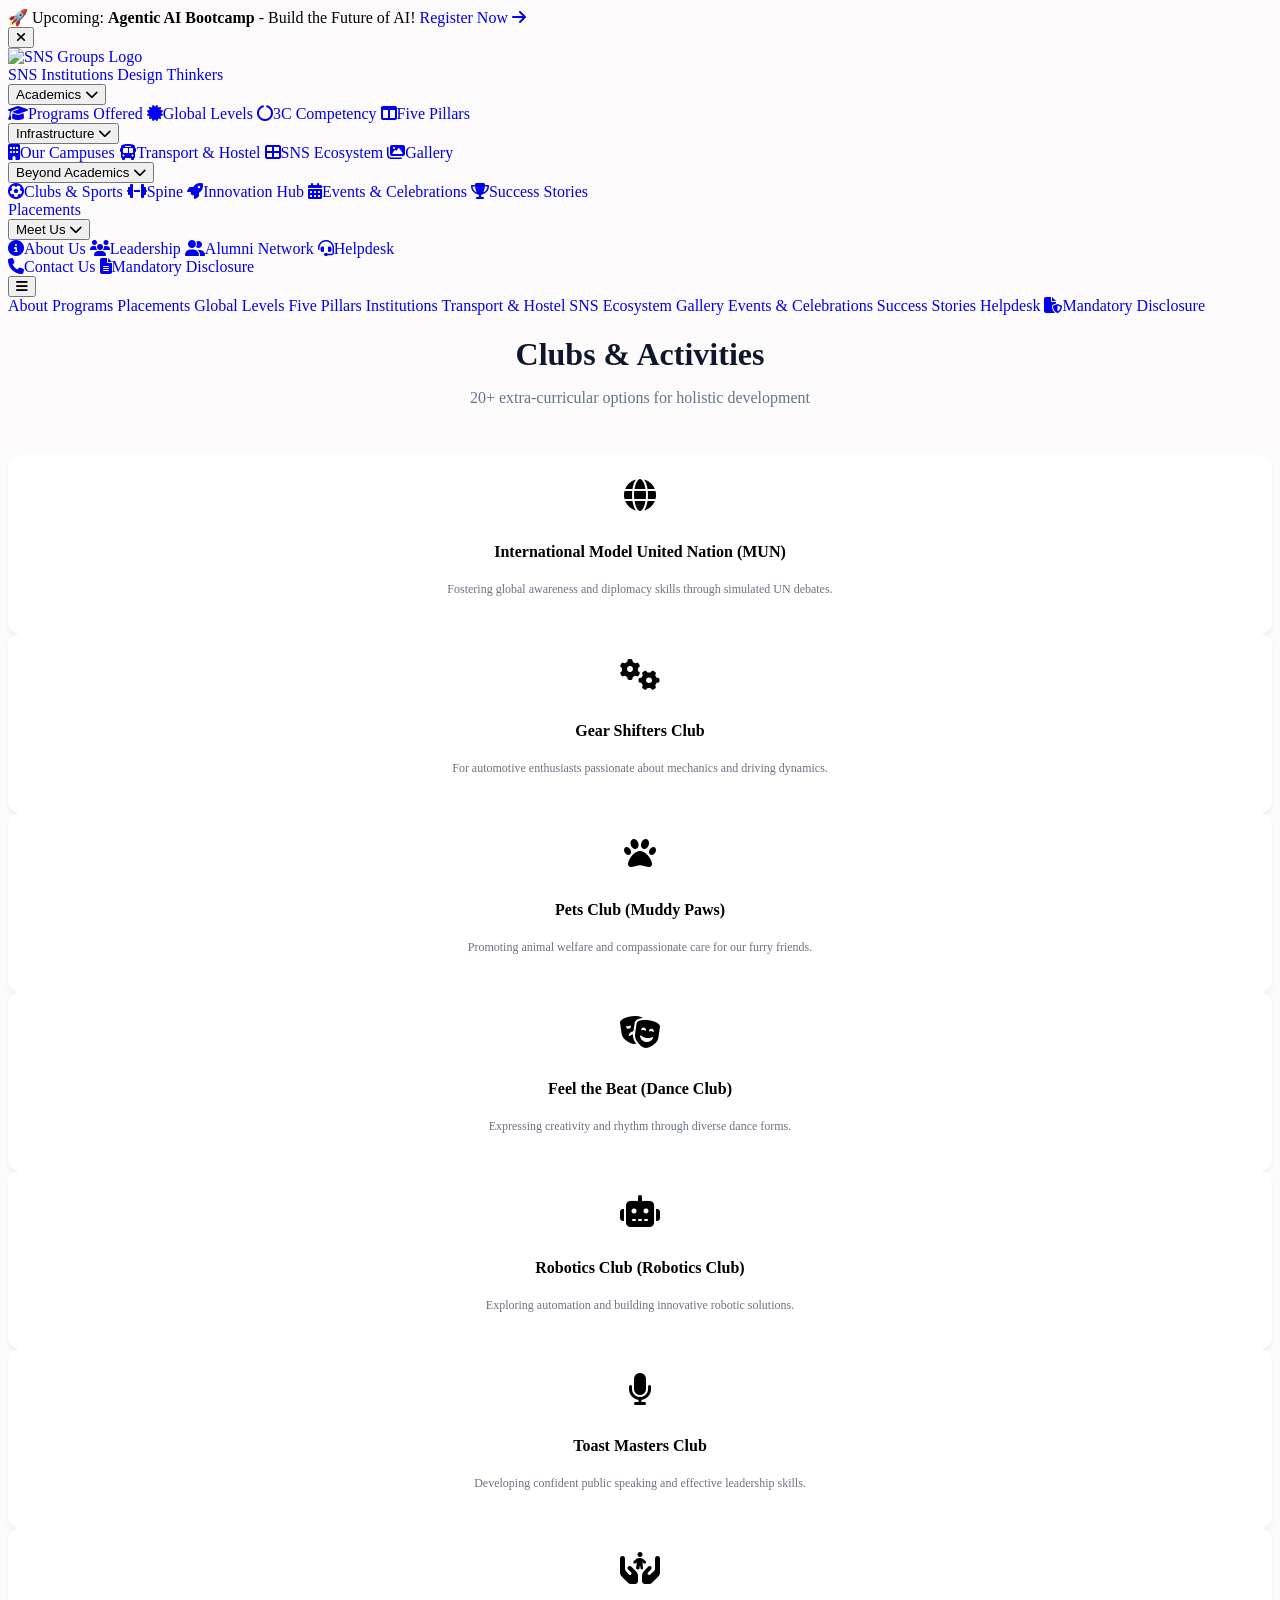
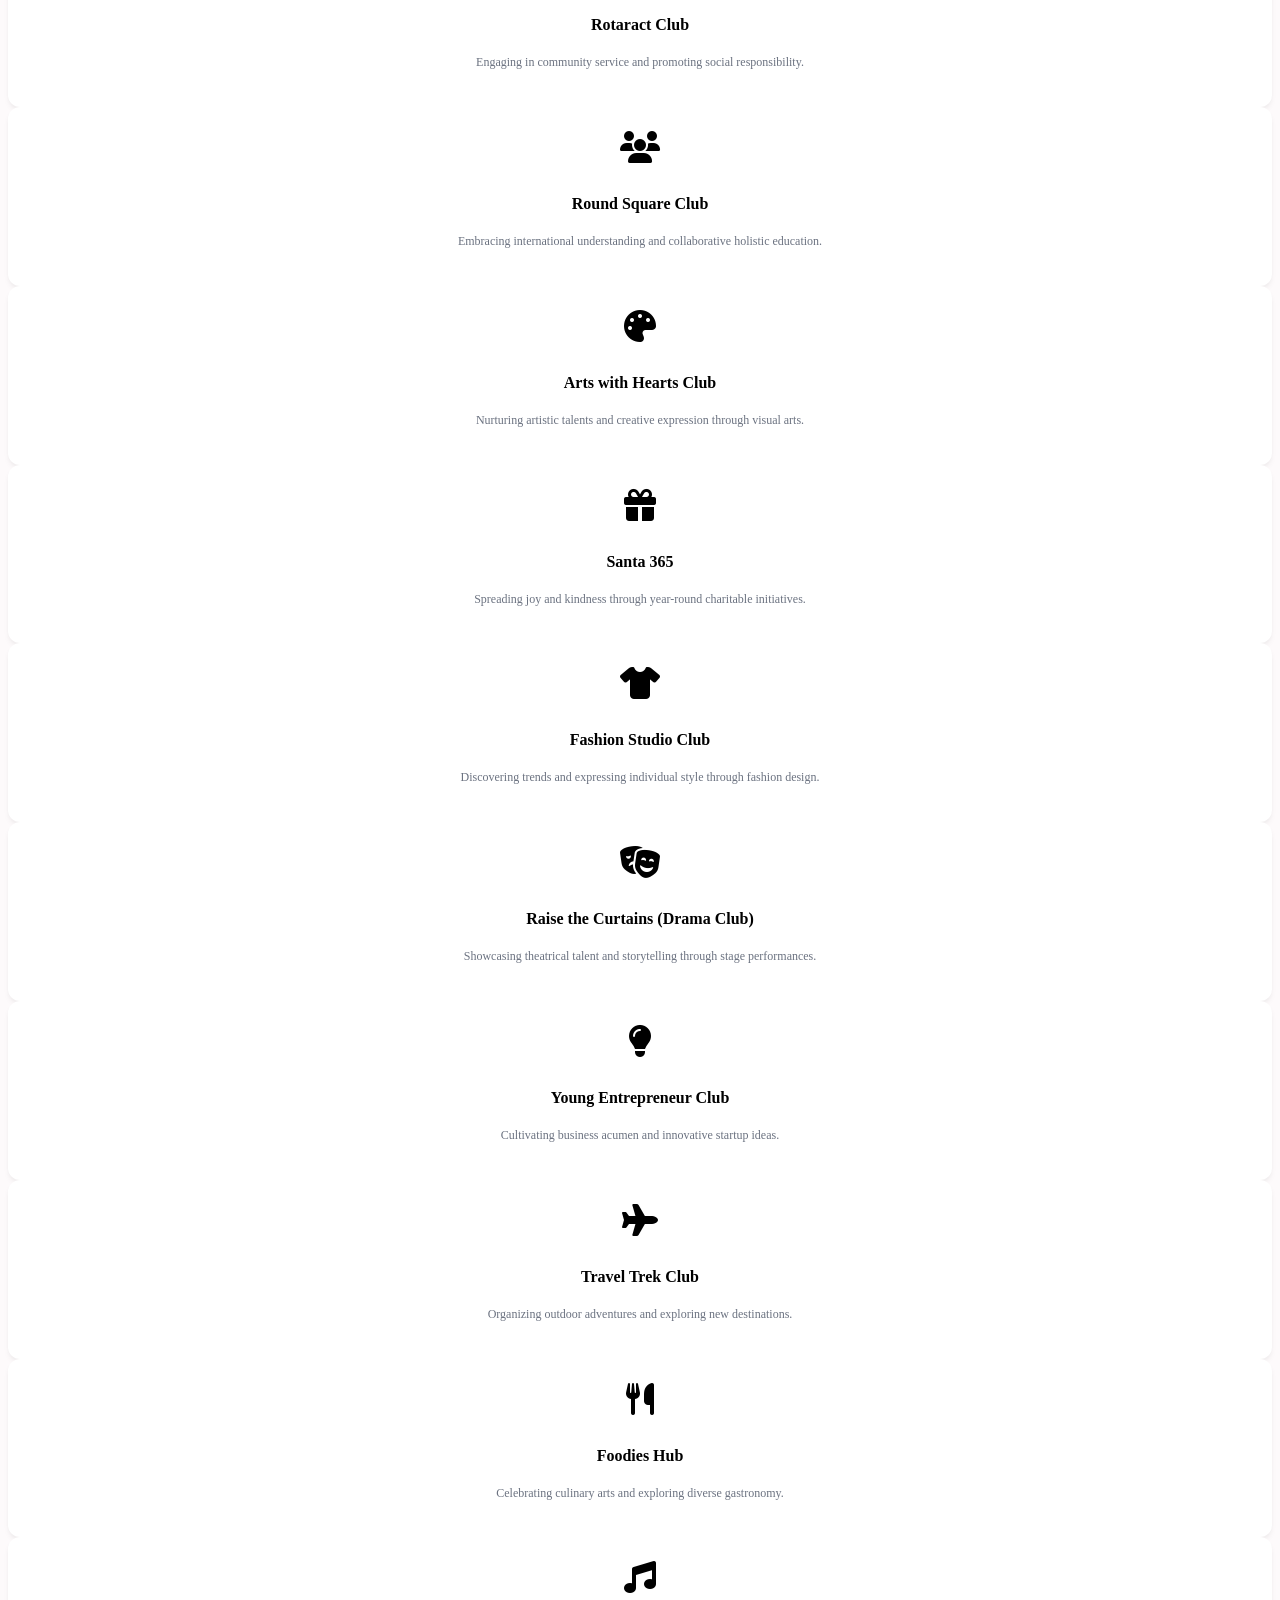
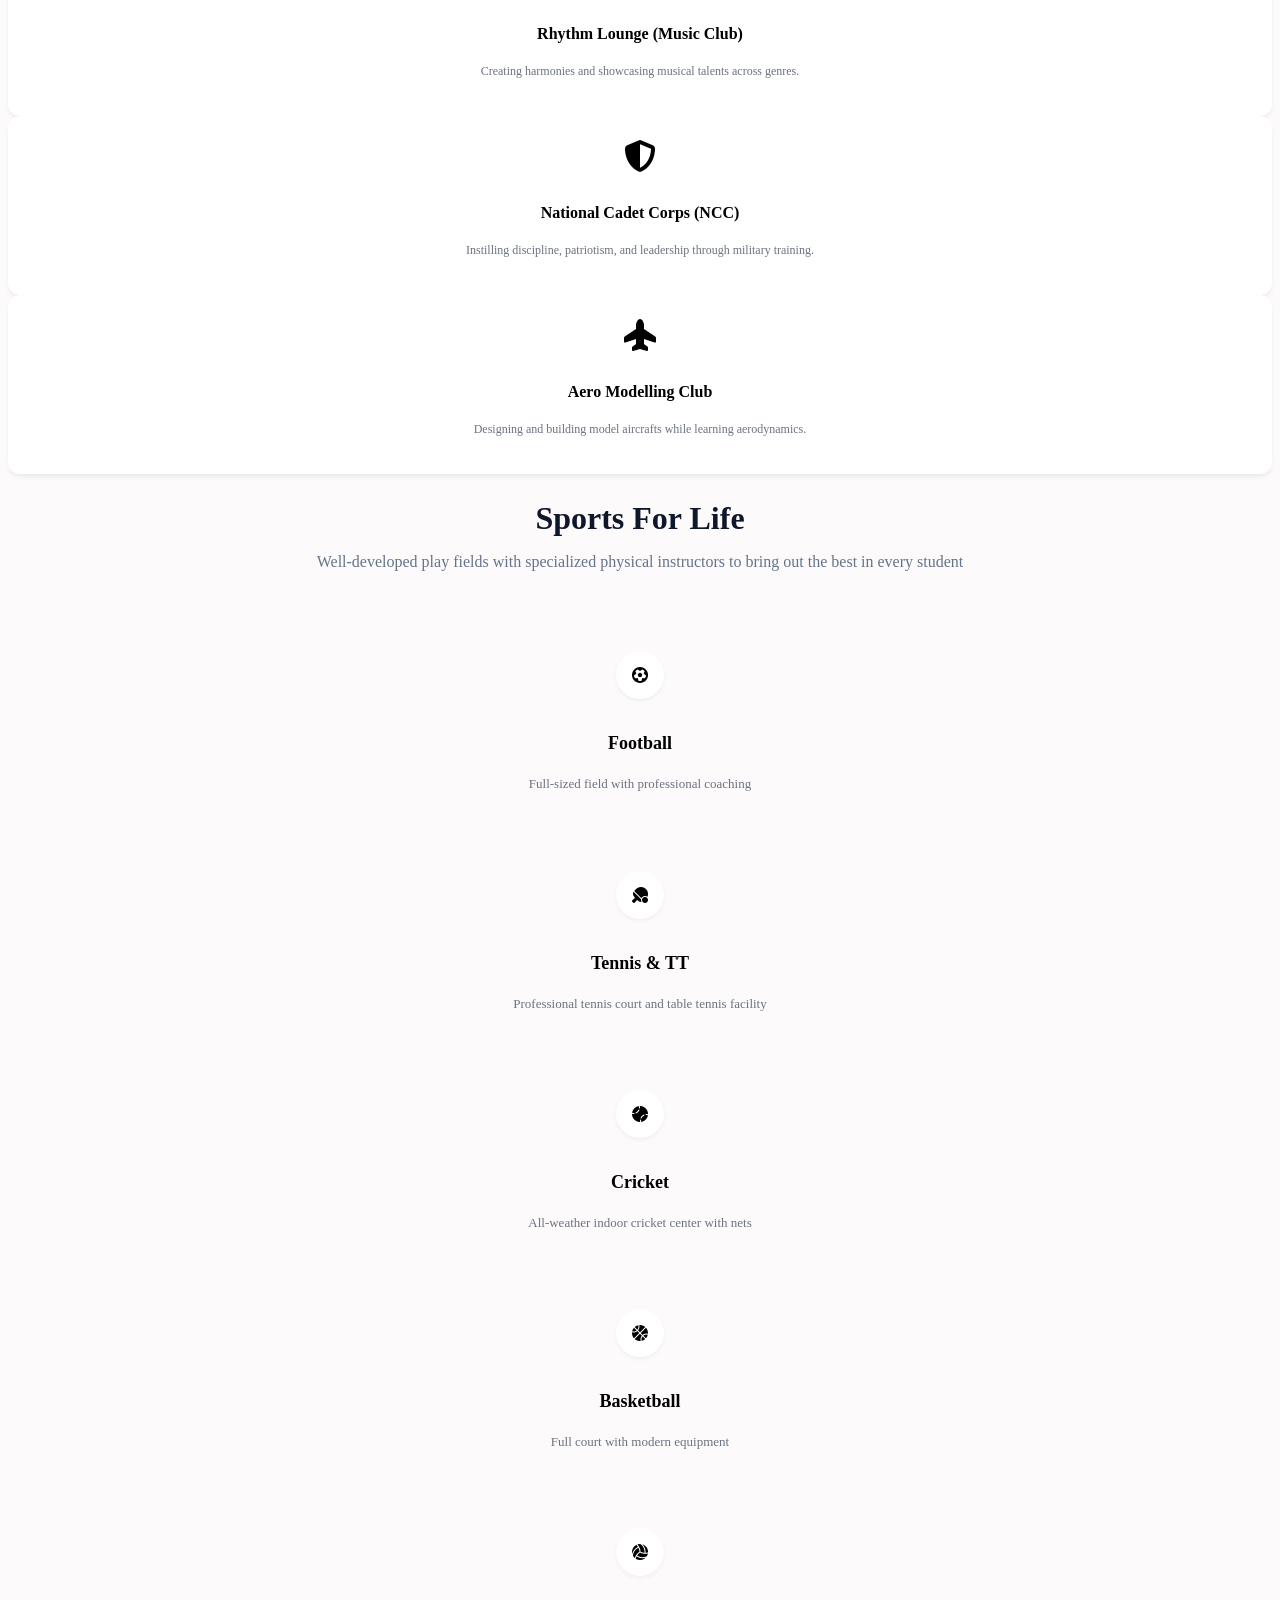
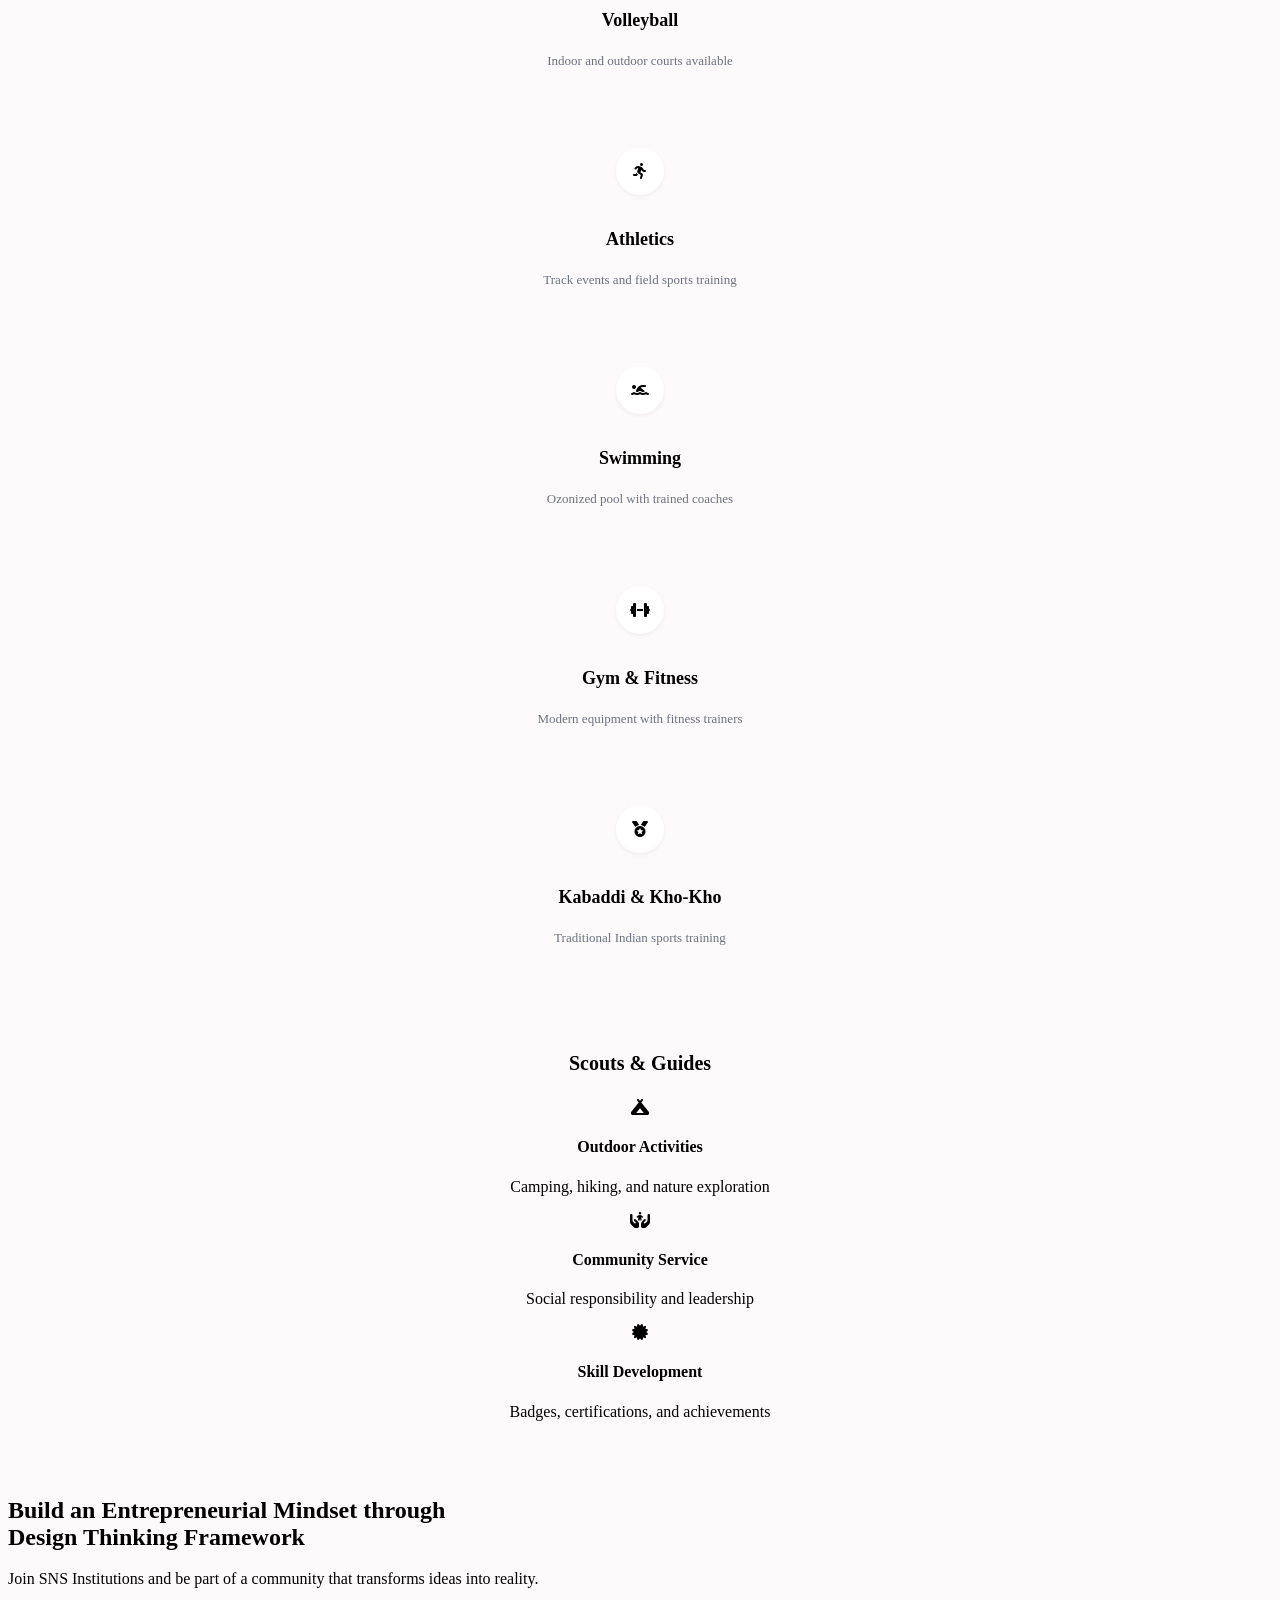
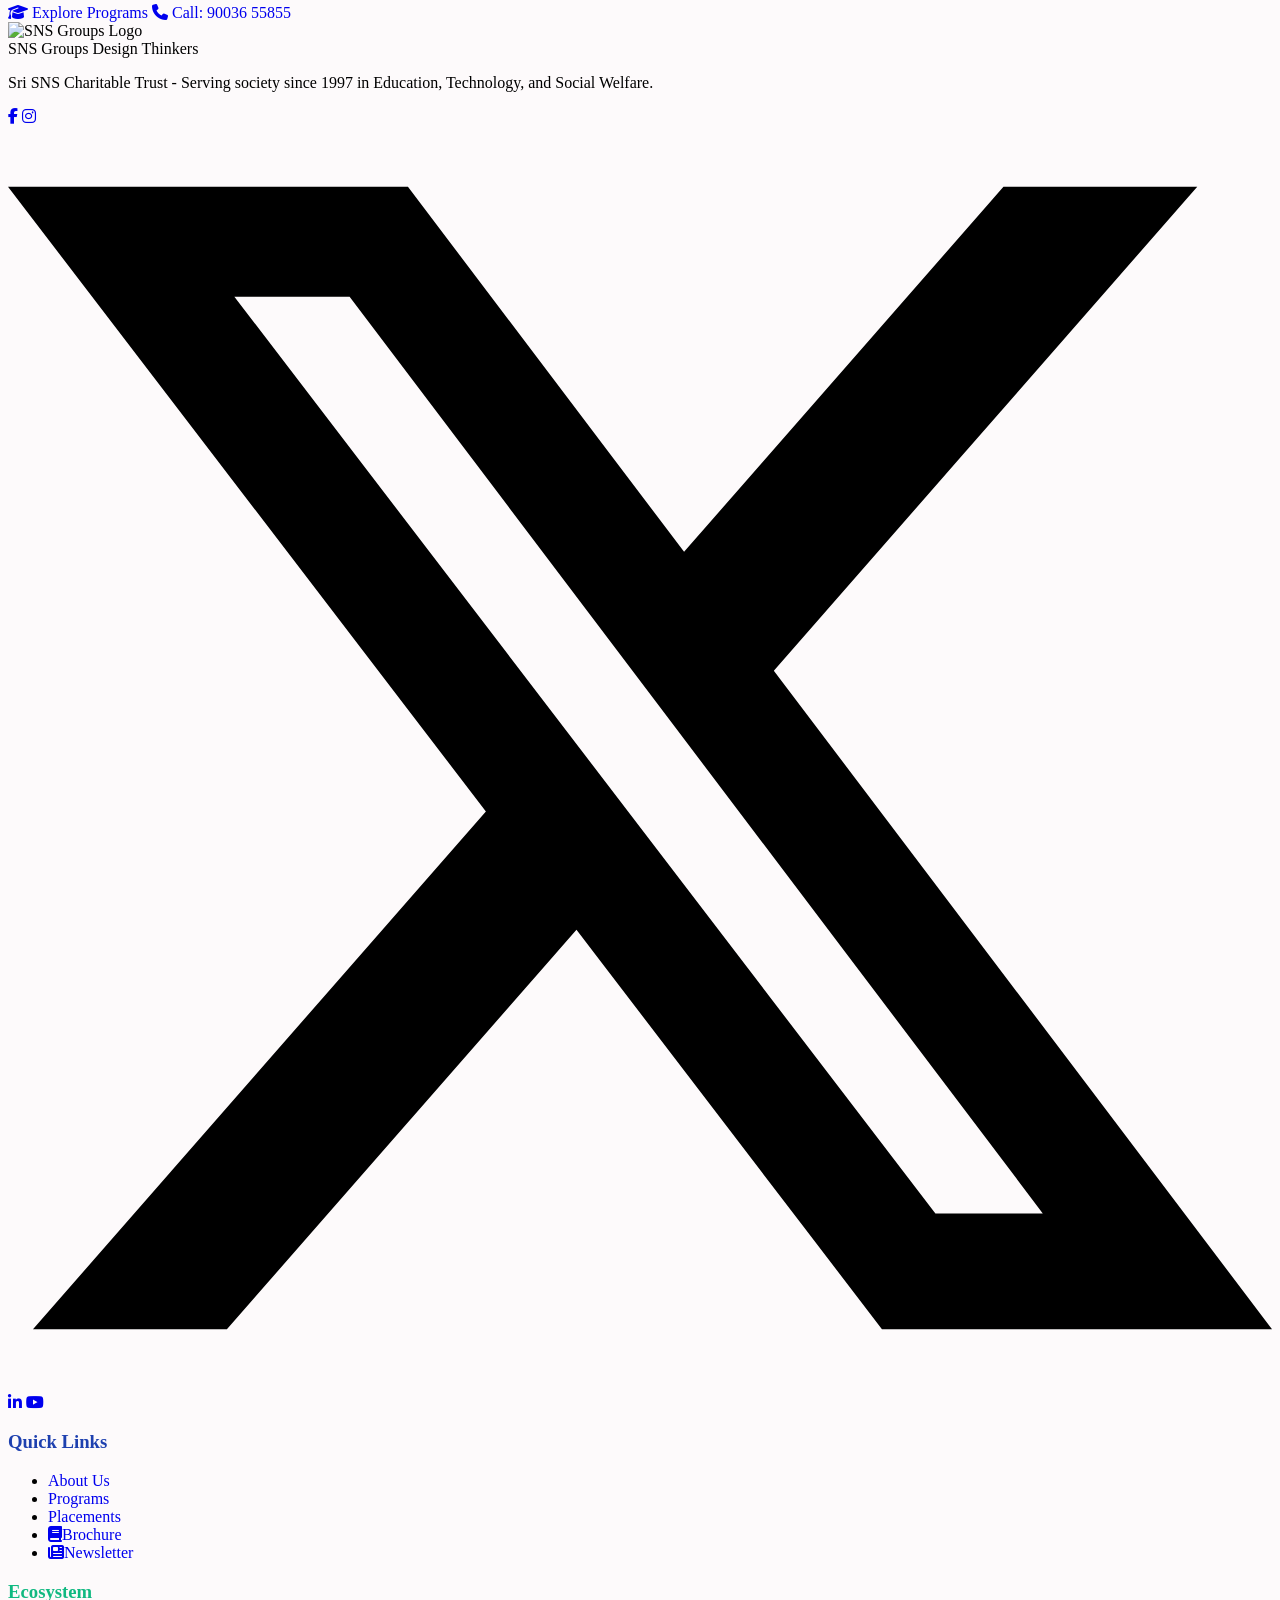
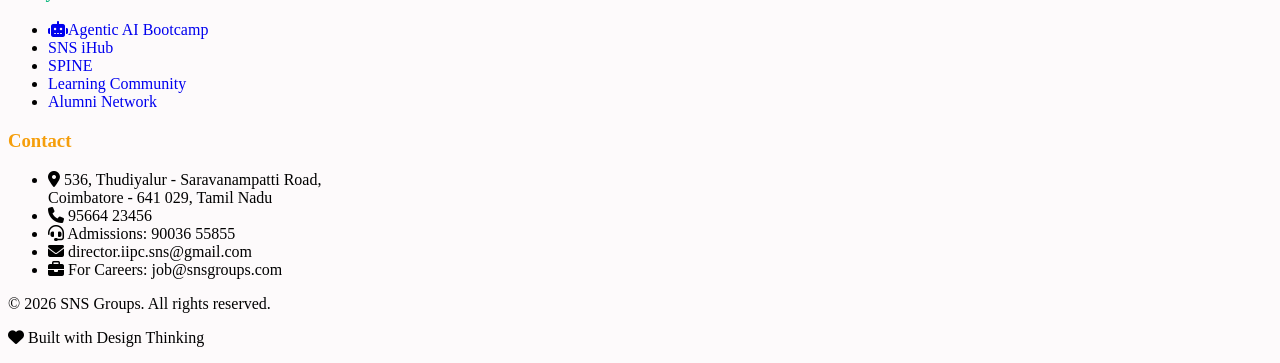
==== commit 40b35733: "feat: add descriptive text for all club cards in the clubs and sports section" ====
--- a/clubs-sports/index.html
+++ b/clubs-sports/index.html
@@ -184,78 +184,96 @@
                 <div class="club-card">
                     <i class="fas fa-globe club-icon text-teal-600"></i>
                     <h3 class="club-title">International Model United Nation (MUN)</h3>
+                    <p class="club-desc">Fostering global awareness and diplomacy skills through simulated UN debates.</p>
                 </div>
                 <div class="club-card">
                     <i class="fas fa-cogs club-icon text-gray-700"></i>
                     <h3 class="club-title">Gear Shifters Club</h3>
+                    <p class="club-desc">For automotive enthusiasts passionate about mechanics and driving dynamics.</p>
                 </div>
                 <div class="club-card">
                     <i class="fas fa-paw club-icon text-orange-600"></i>
                     <h3 class="club-title">Pets Club (Muddy Paws)</h3>
+                    <p class="club-desc">Promoting animal welfare and compassionate care for our furry friends.</p>
                 </div>
                 <div class="club-card">
                     <i class="fas fa-masks-theater club-icon text-pink-600"></i>
                     <h3 class="club-title">Feel the Beat (Dance Club)</h3>
+                    <p class="club-desc">Expressing creativity and rhythm through diverse dance forms.</p>
                 </div>
 
                 <div class="club-card">
                     <i class="fas fa-robot club-icon text-blue-600"></i>
                     <h3 class="club-title">Robotics Club (Robotics Club)</h3>
+                    <p class="club-desc">Exploring automation and building innovative robotic solutions.</p>
                 </div>
                 <div class="club-card">
                     <i class="fas fa-microphone club-icon text-red-500"></i>
                     <h3 class="club-title">Toast Masters Club</h3>
+                    <p class="club-desc">Developing confident public speaking and effective leadership skills.</p>
                 </div>
                 <div class="club-card">
                     <i class="fas fa-hands-holding-child club-icon text-rose-500"></i>
                     <h3 class="club-title">Rotaract Club</h3>
+                    <p class="club-desc">Engaging in community service and promoting social responsibility.</p>
                 </div>
                 <div class="club-card">
                     <i class="fas fa-users club-icon text-indigo-500"></i>
                     <h3 class="club-title">Round Square Club</h3>
+                    <p class="club-desc">Embracing international understanding and collaborative holistic education.</p>
                 </div>
 
                 <div class="club-card">
                     <i class="fas fa-palette club-icon text-amber-500"></i>
                     <h3 class="club-title">Arts with Hearts Club</h3>
+                    <p class="club-desc">Nurturing artistic talents and creative expression through visual arts.</p>
                 </div>
                 <div class="club-card">
                     <i class="fas fa-gift club-icon text-red-600"></i>
                     <h3 class="club-title">Santa 365</h3>
+                    <p class="club-desc">Spreading joy and kindness through year-round charitable initiatives.</p>
                 </div>
                 <div class="club-card">
                     <i class="fas fa-shirt club-icon text-fuchsia-600"></i>
                     <h3 class="club-title">Fashion Studio Club</h3>
+                    <p class="club-desc">Discovering trends and expressing individual style through fashion design.</p>
                 </div>
                 <div class="club-card">
                     <i class="fas fa-masks-theater club-icon text-red-600"></i>
                     <h3 class="club-title">Raise the Curtains (Drama Club)</h3>
+                    <p class="club-desc">Showcasing theatrical talent and storytelling through stage performances.</p>
                 </div>
 
                 <div class="club-card">
                     <i class="fas fa-lightbulb club-icon text-yellow-500"></i>
                     <h3 class="club-title">Young Entrepreneur Club</h3>
+                    <p class="club-desc">Cultivating business acumen and innovative startup ideas.</p>
                 </div>
                 <div class="club-card">
                     <i class="fas fa-plane club-icon text-blue-400"></i>
                     <h3 class="club-title">Travel Trek Club</h3>
+                    <p class="club-desc">Organizing outdoor adventures and exploring new destinations.</p>
                 </div>
                 <div class="club-card">
                     <i class="fas fa-utensils club-icon text-orange-500"></i>
                     <h3 class="club-title">Foodies Hub</h3>
+                    <p class="club-desc">Celebrating culinary arts and exploring diverse gastronomy.</p>
                 </div>
                 <div class="club-card">
                     <i class="fas fa-music club-icon text-purple-600"></i>
                     <h3 class="club-title">Rhythm Lounge (Music Club)</h3>
+                    <p class="club-desc">Creating harmonies and showcasing musical talents across genres.</p>
                 </div>
 
                 <div class="club-card">
                     <i class="fas fa-shield-halved club-icon text-green-700"></i>
                     <h3 class="club-title">National Cadet Corps (NCC)</h3>
+                    <p class="club-desc">Instilling discipline, patriotism, and leadership through military training.</p>
                 </div>
                 <div class="club-card">
                     <i class="fas fa-plane-up club-icon text-cyan-600"></i>
                     <h3 class="club-title">Aero Modelling Club</h3>
+                    <p class="club-desc">Designing and building model aircrafts while learning aerodynamics.</p>
                 </div>
             </div>
         </div>
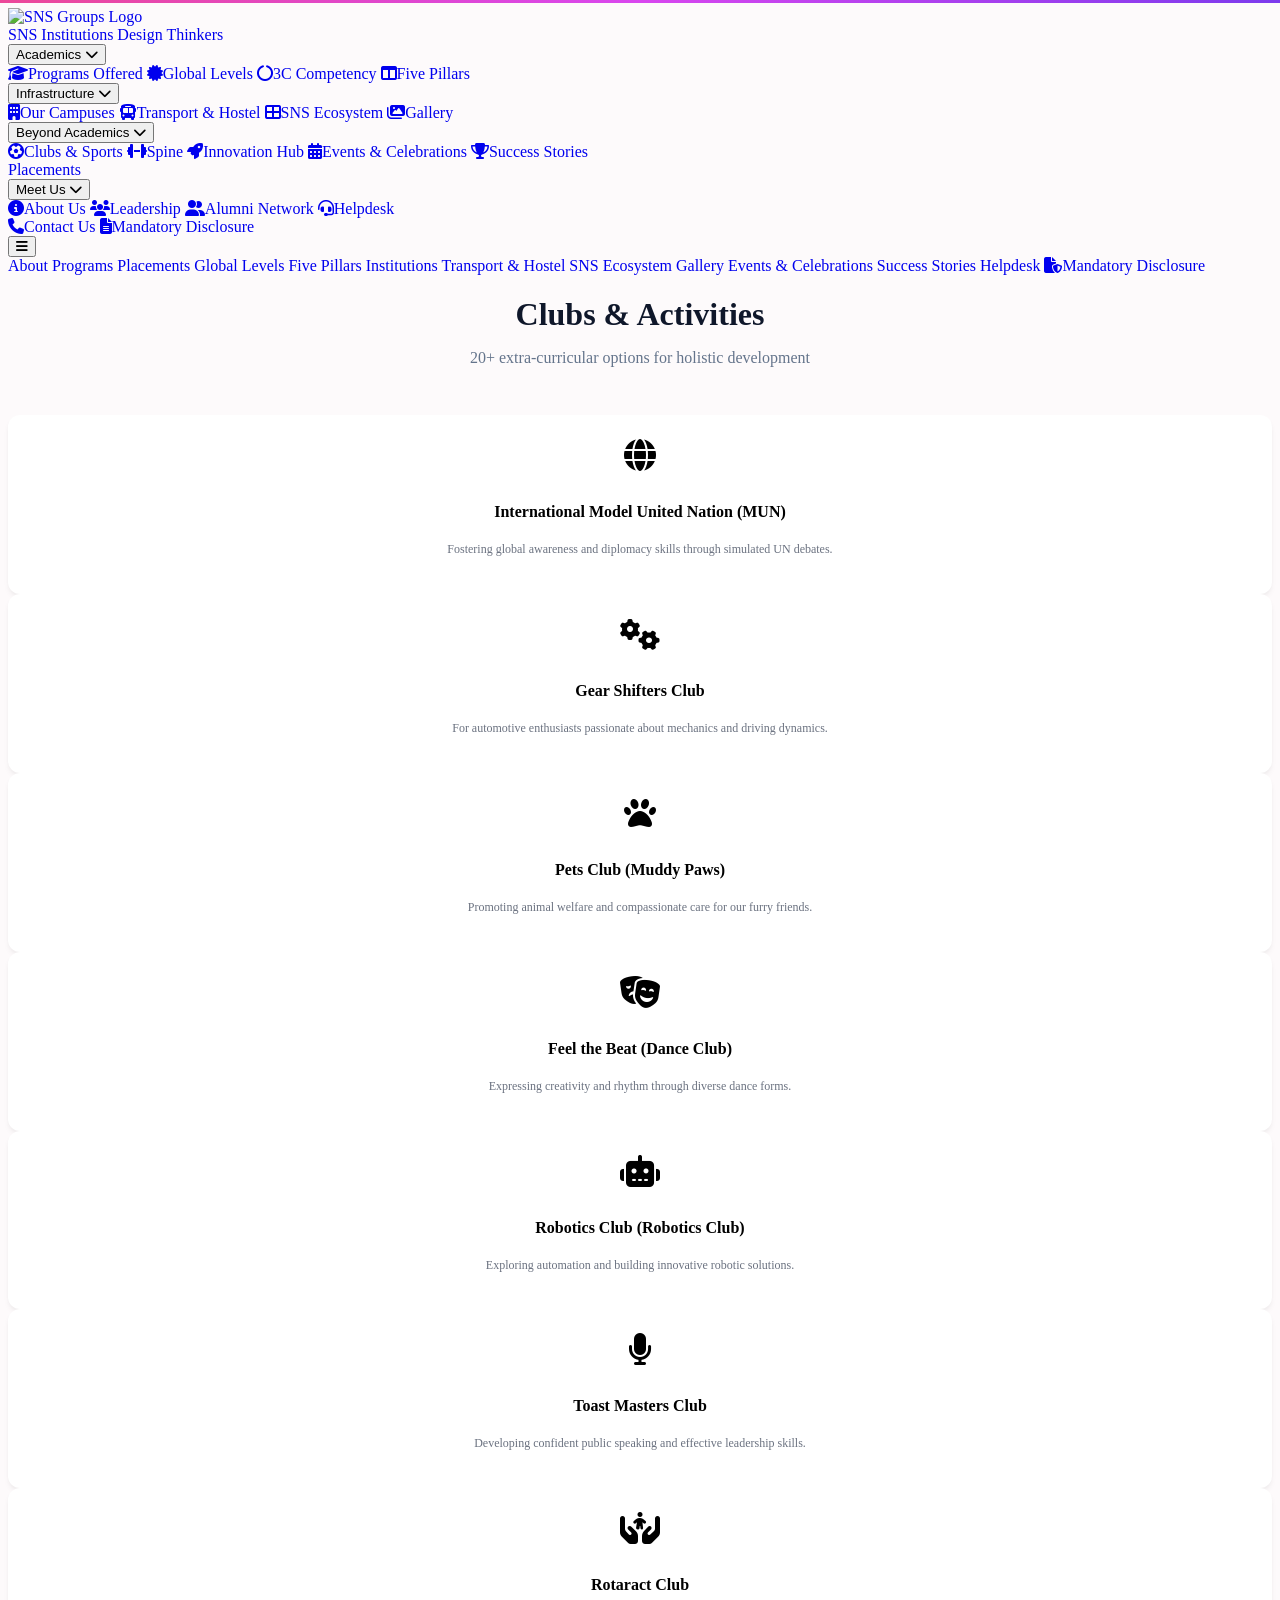
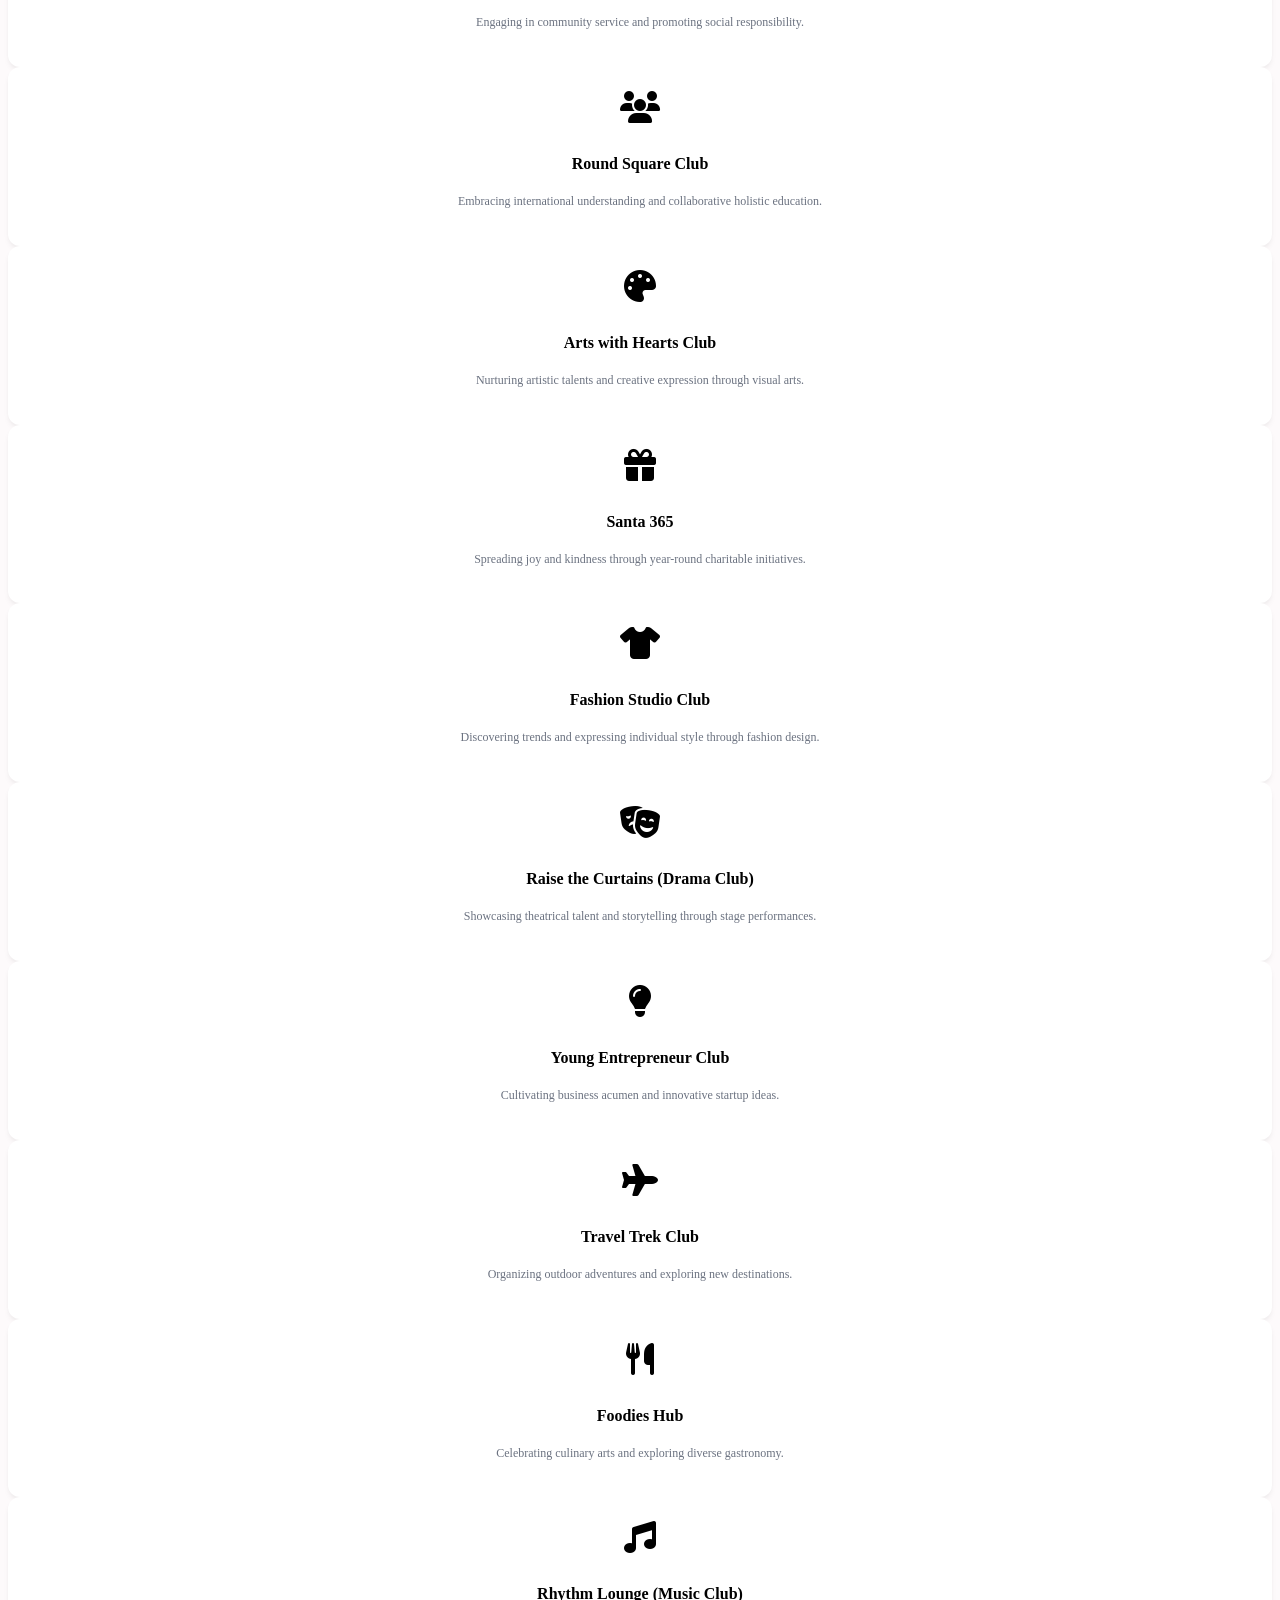
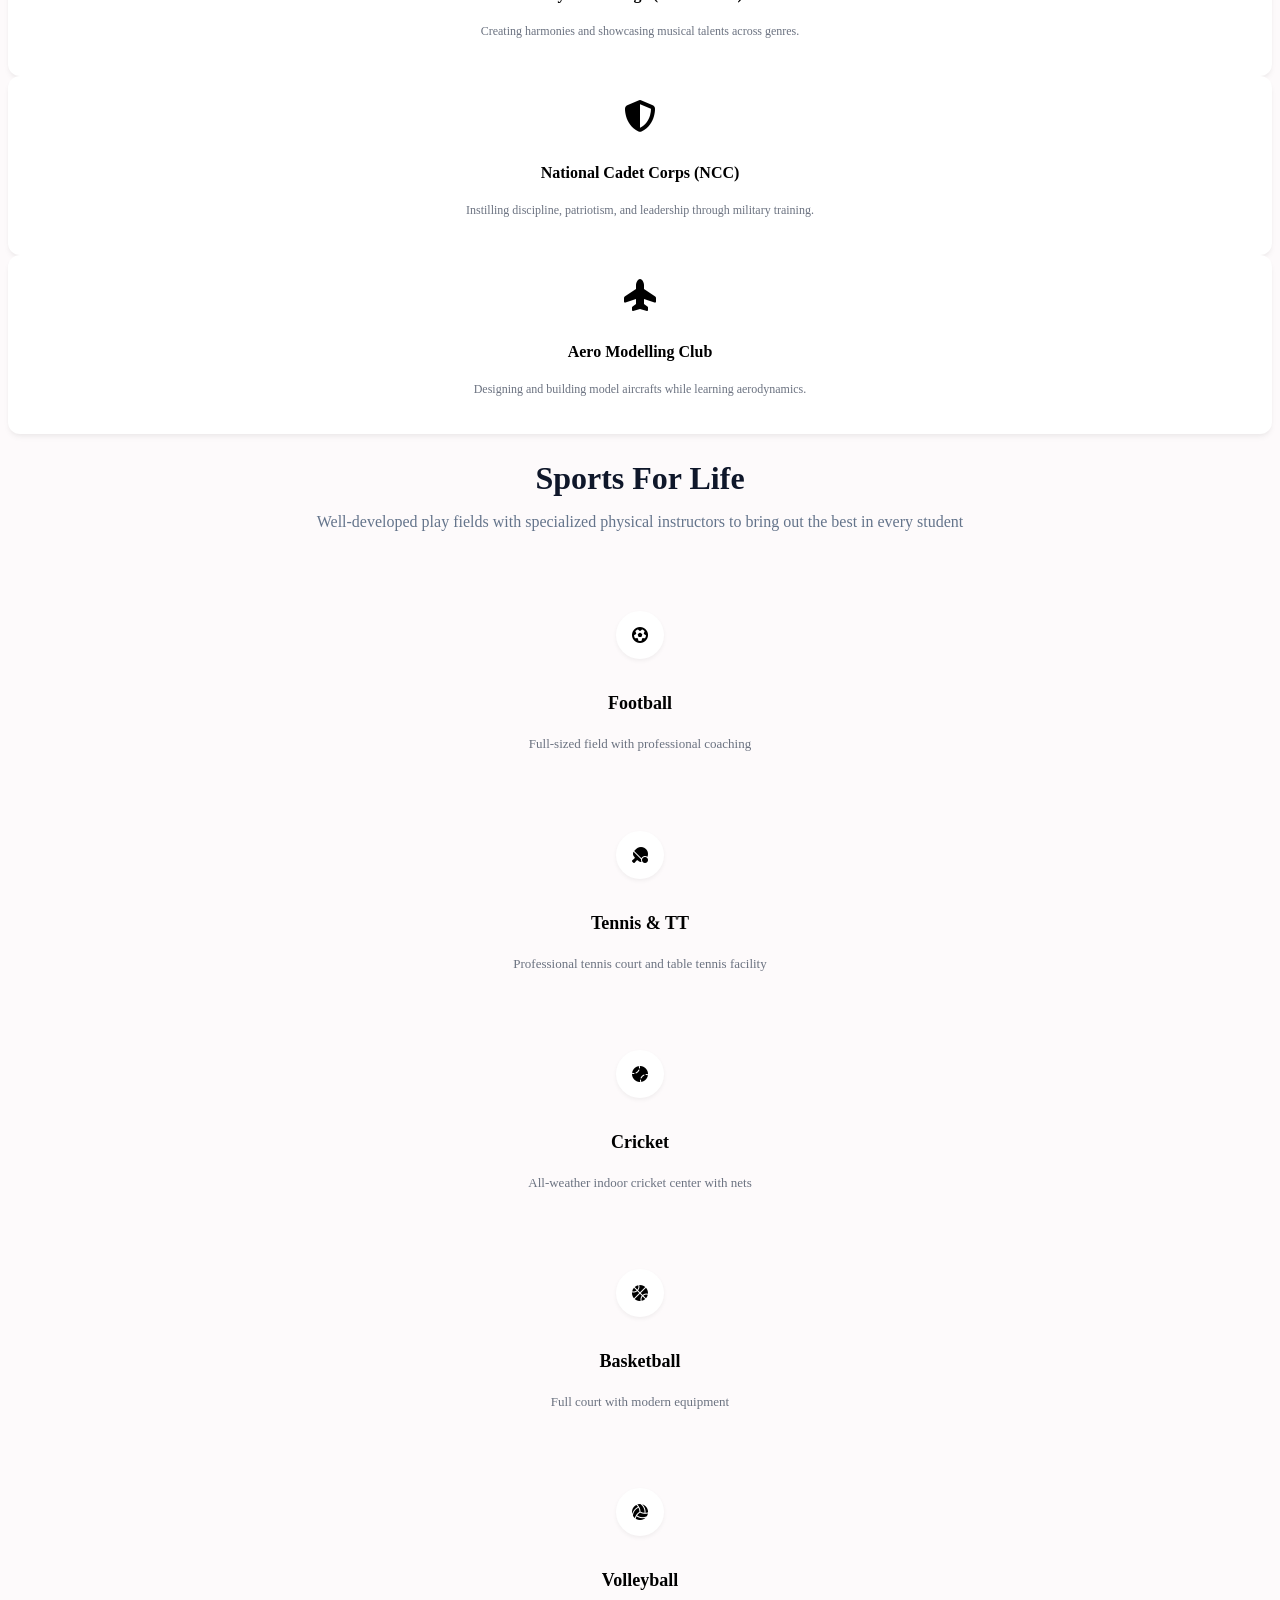
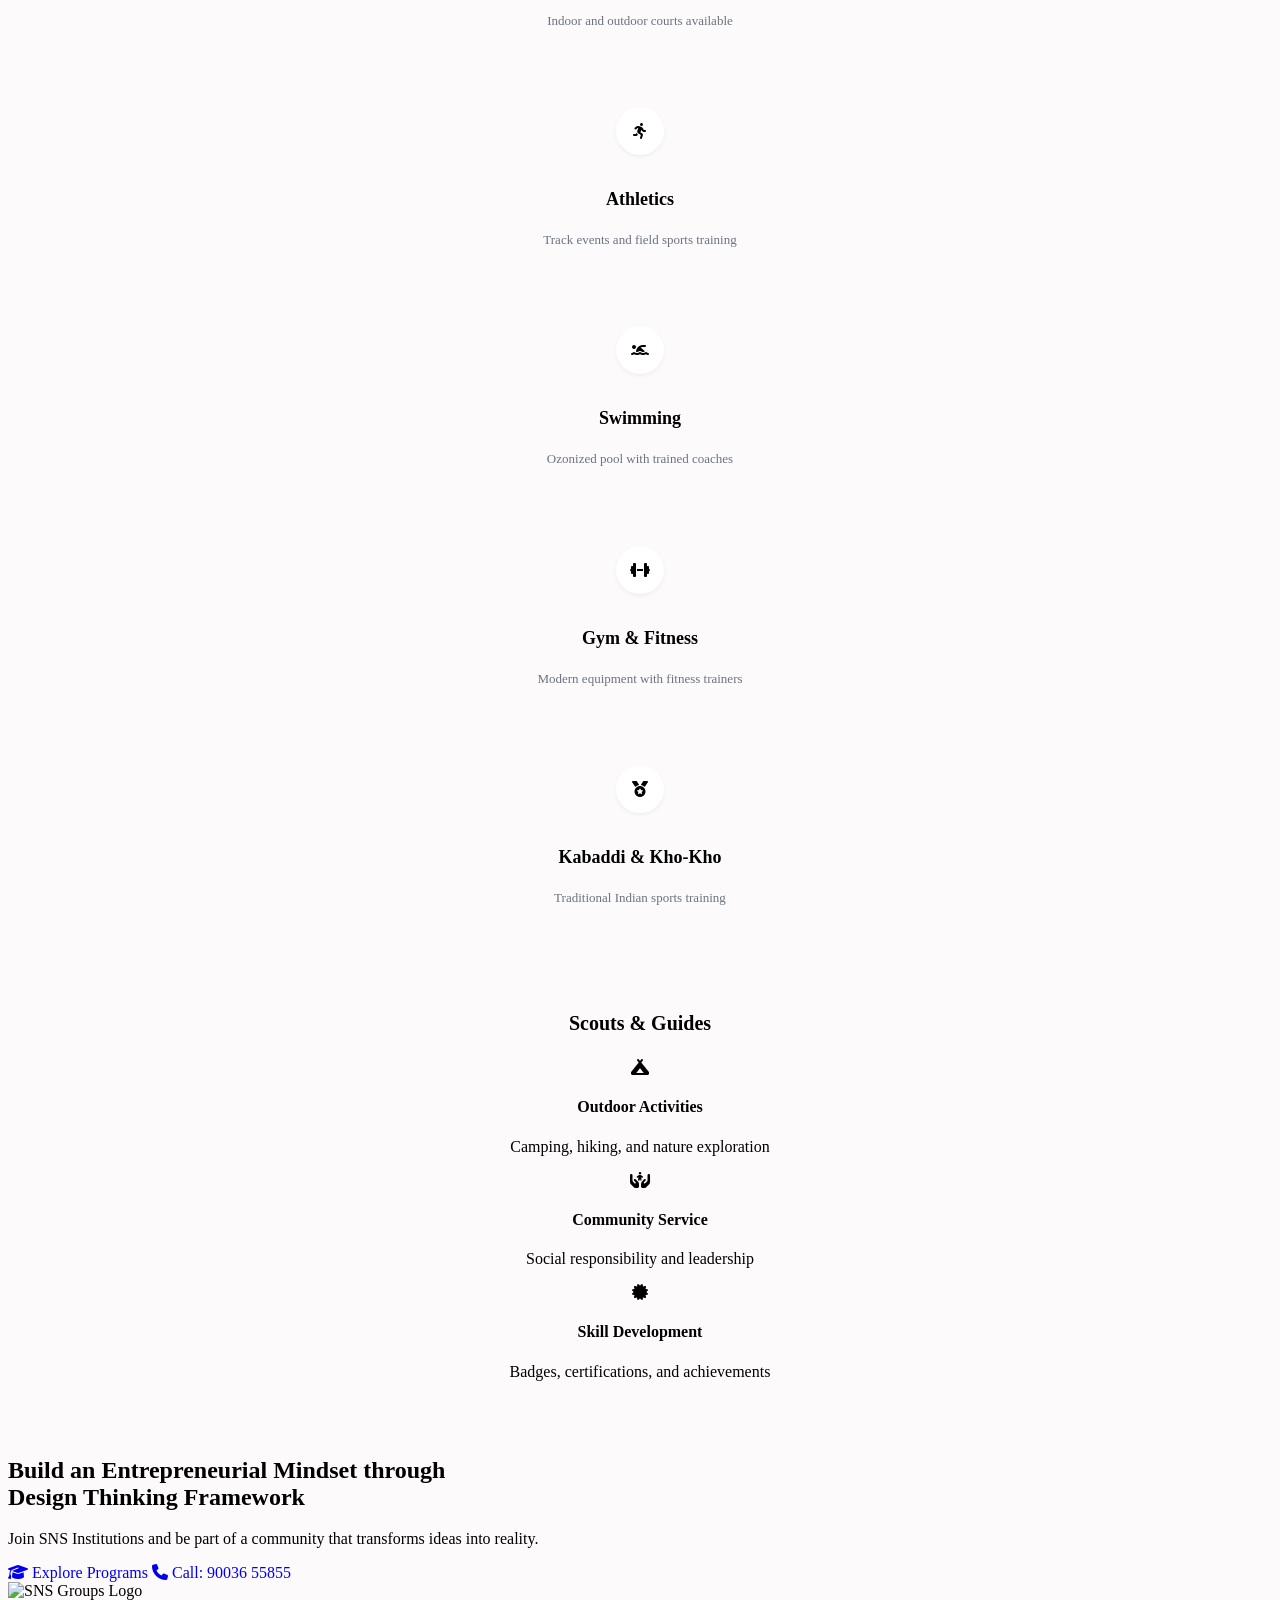
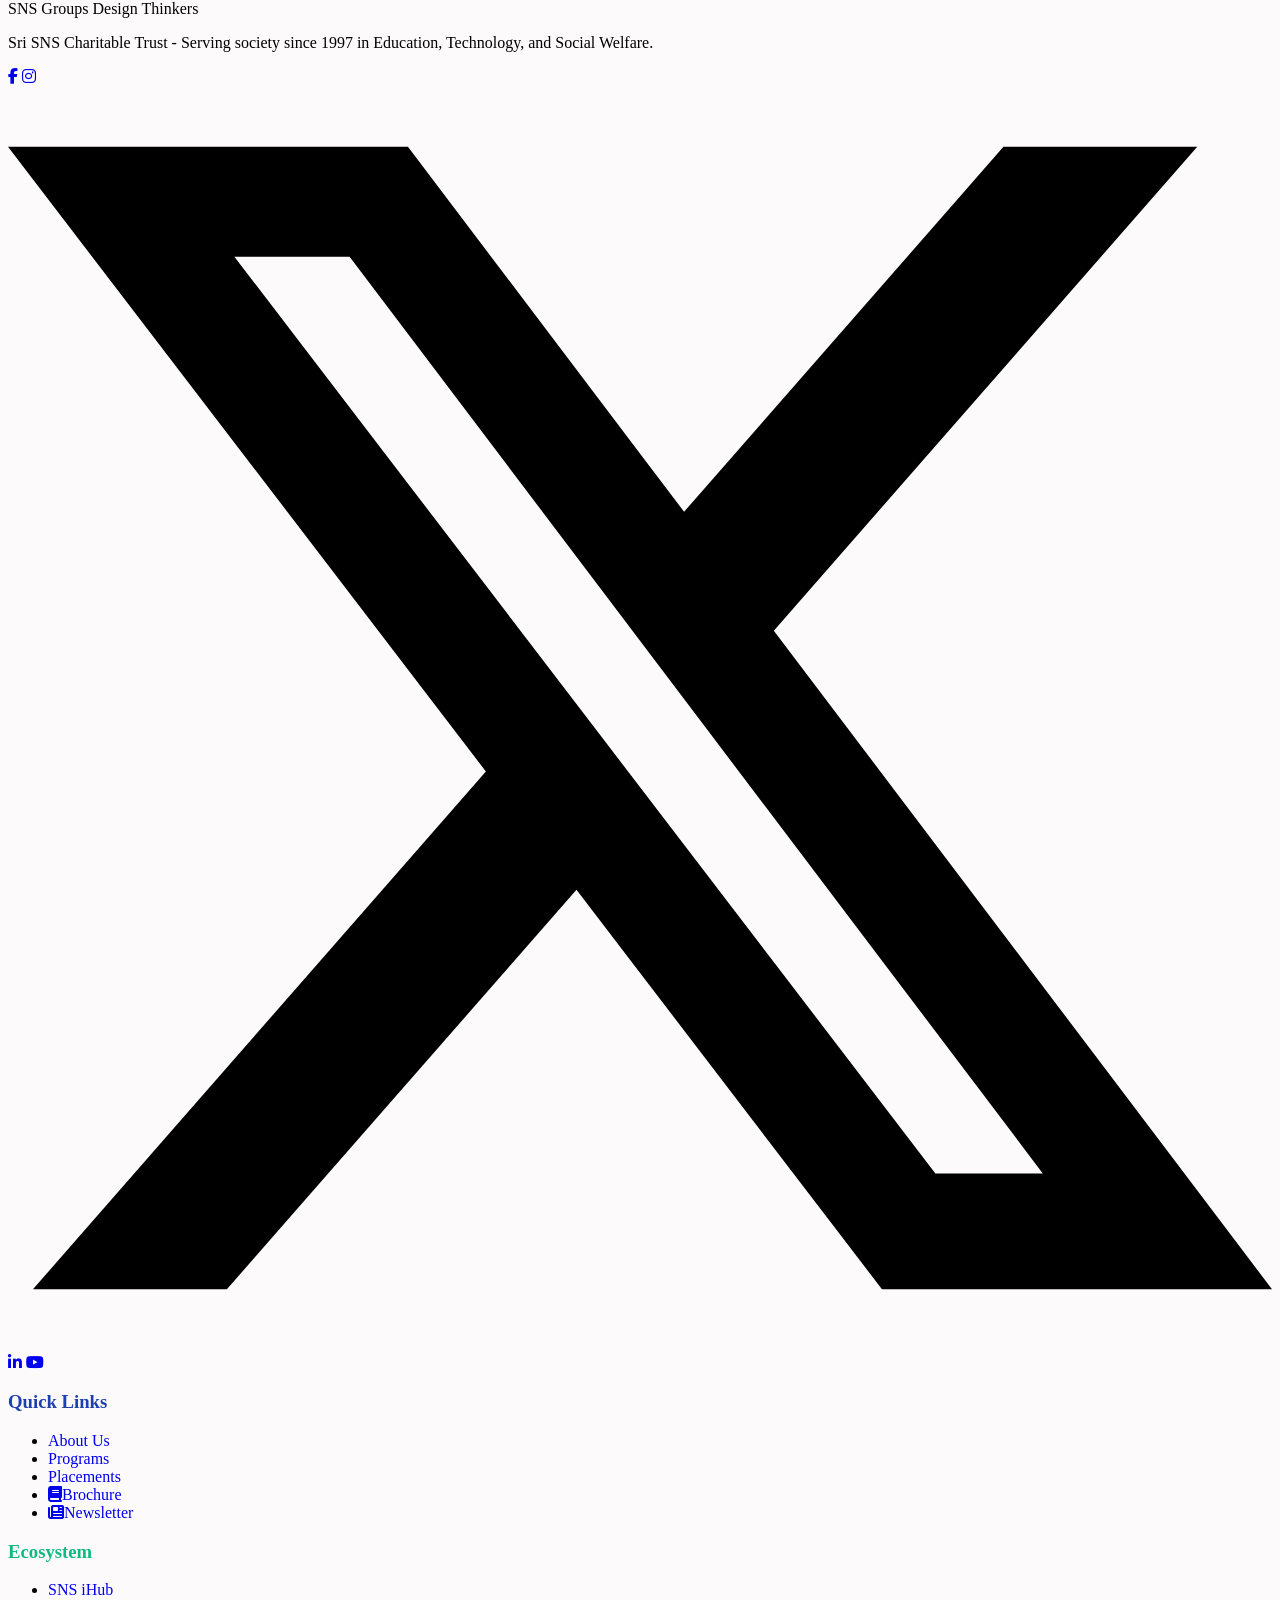
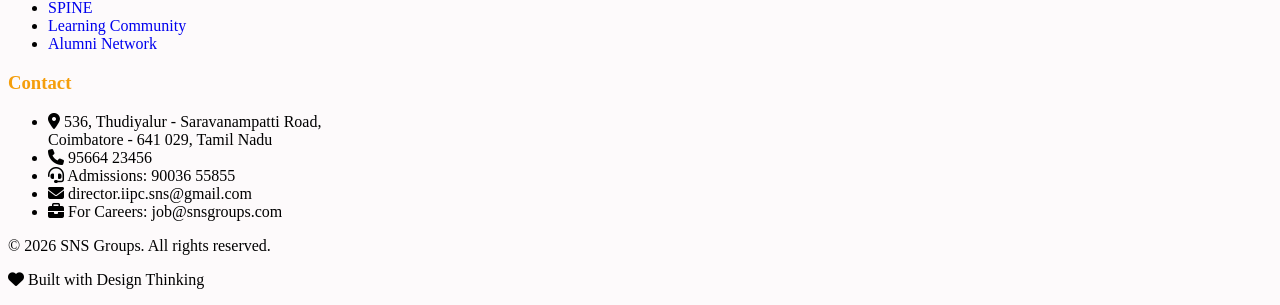
==== commit ca17602b: "events update brainfest and icaidiet" ====
--- a/clubs-sports/index.html
+++ b/clubs-sports/index.html
@@ -60,7 +60,7 @@
 
         /* Subtle pinkish white background */
         #mainNav {
-            top: 32px !important;
+            top: 0 !important;
         }
 
         #announcementBanner~#mainNav {
@@ -180,7 +180,7 @@
             <h1 class="section-title">Clubs &amp; Activities</h1>
             <p class="section-subtitle">20+ extra-curricular options for holistic development</p>
 
-            <div class="grid grid-cols-1 sm:grid-cols-2 lg:grid-cols-4 gap-6 max-w-5xl mx-auto">
+            <div class="grid grid-cols-1 sm:grid-cols-2 lg:grid-cols-3 gap-6 max-w-5xl mx-auto">
                 <div class="club-card">
                     <i class="fas fa-globe club-icon text-teal-600"></i>
                     <h3 class="club-title">International Model United Nation (MUN)</h3>
